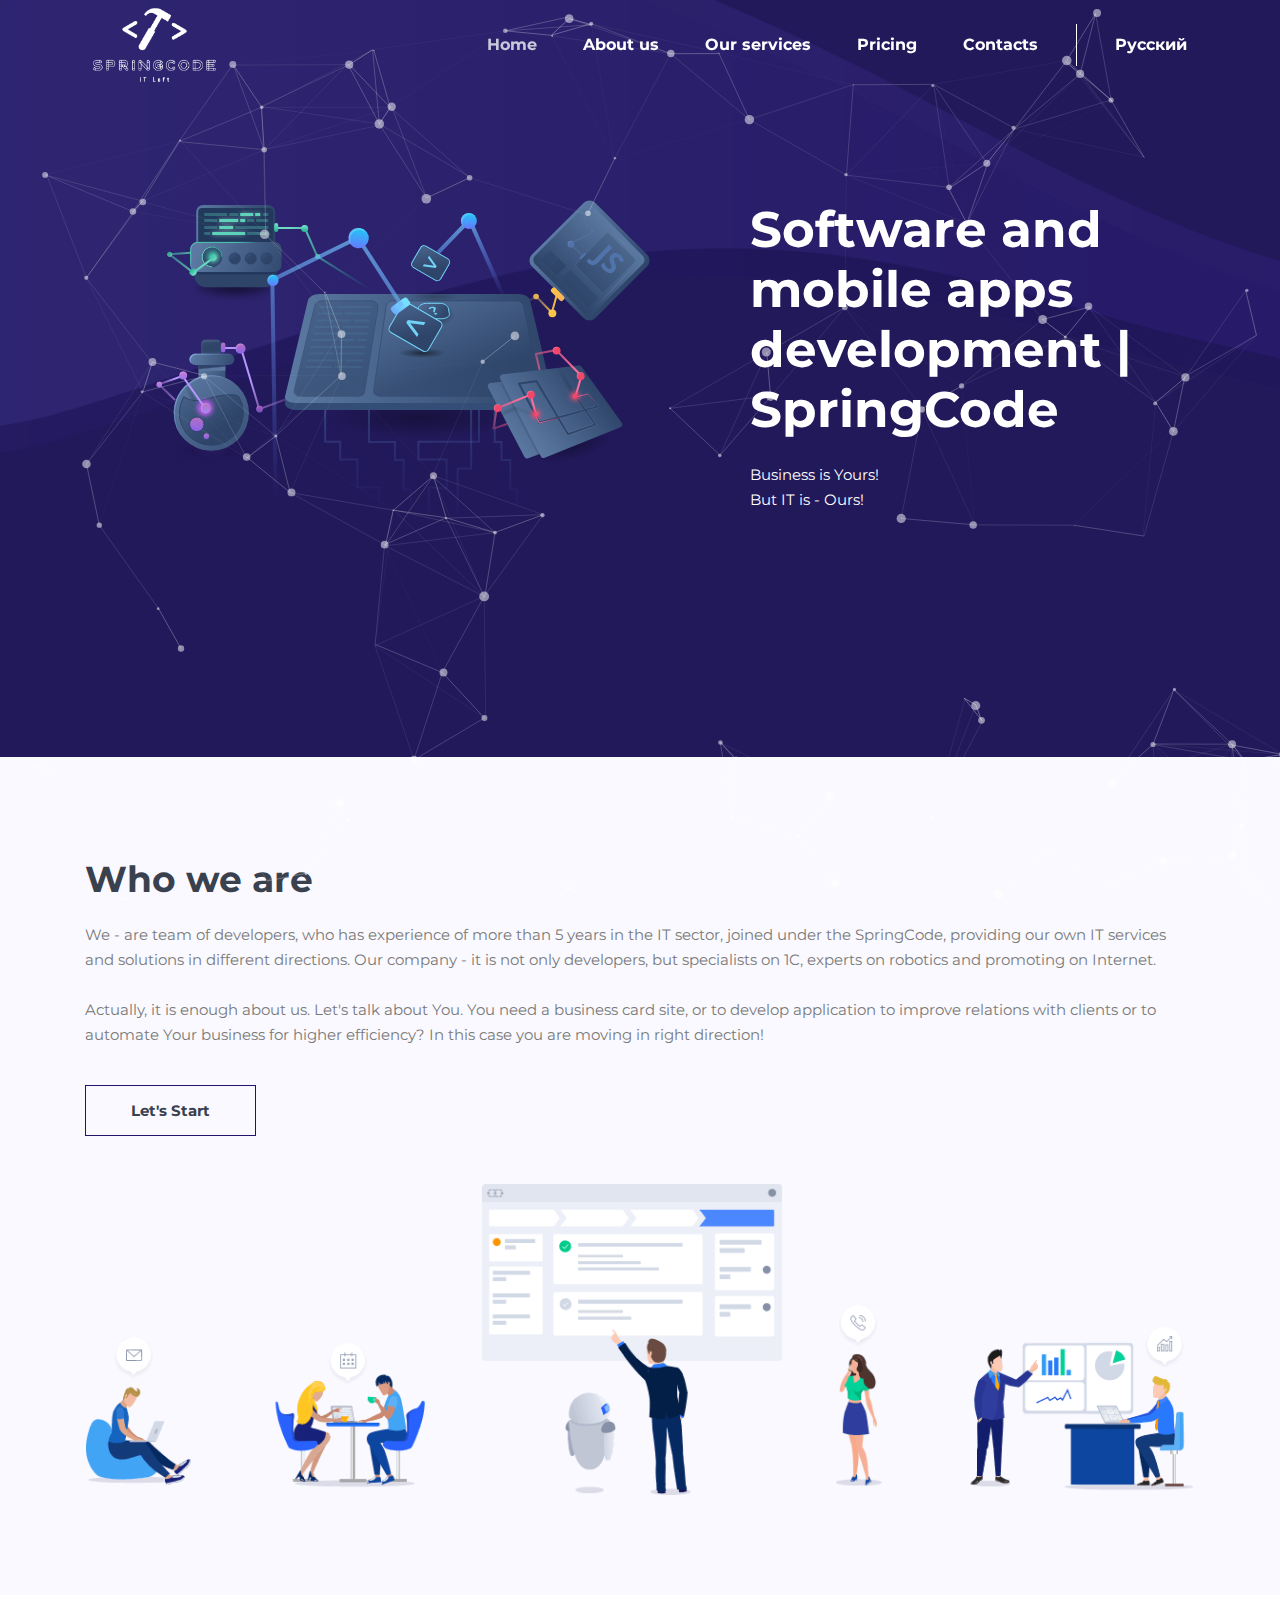
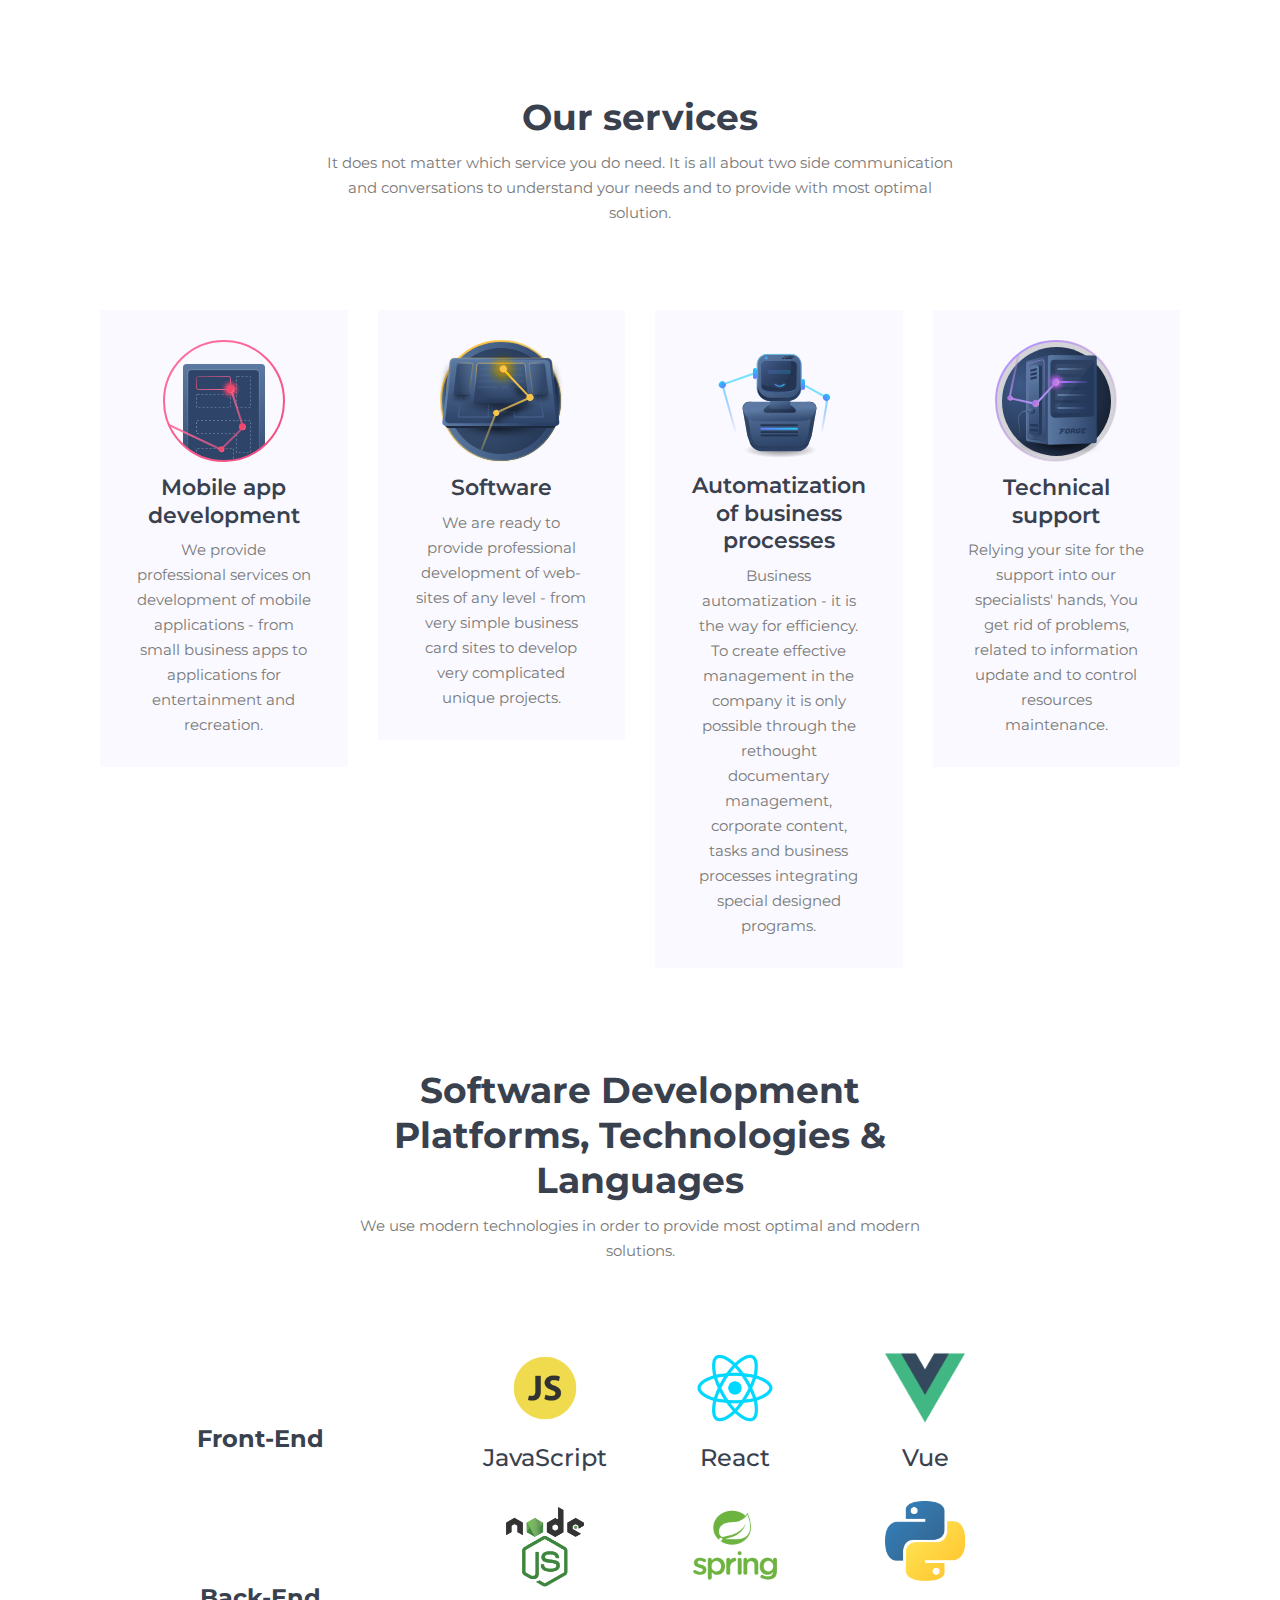
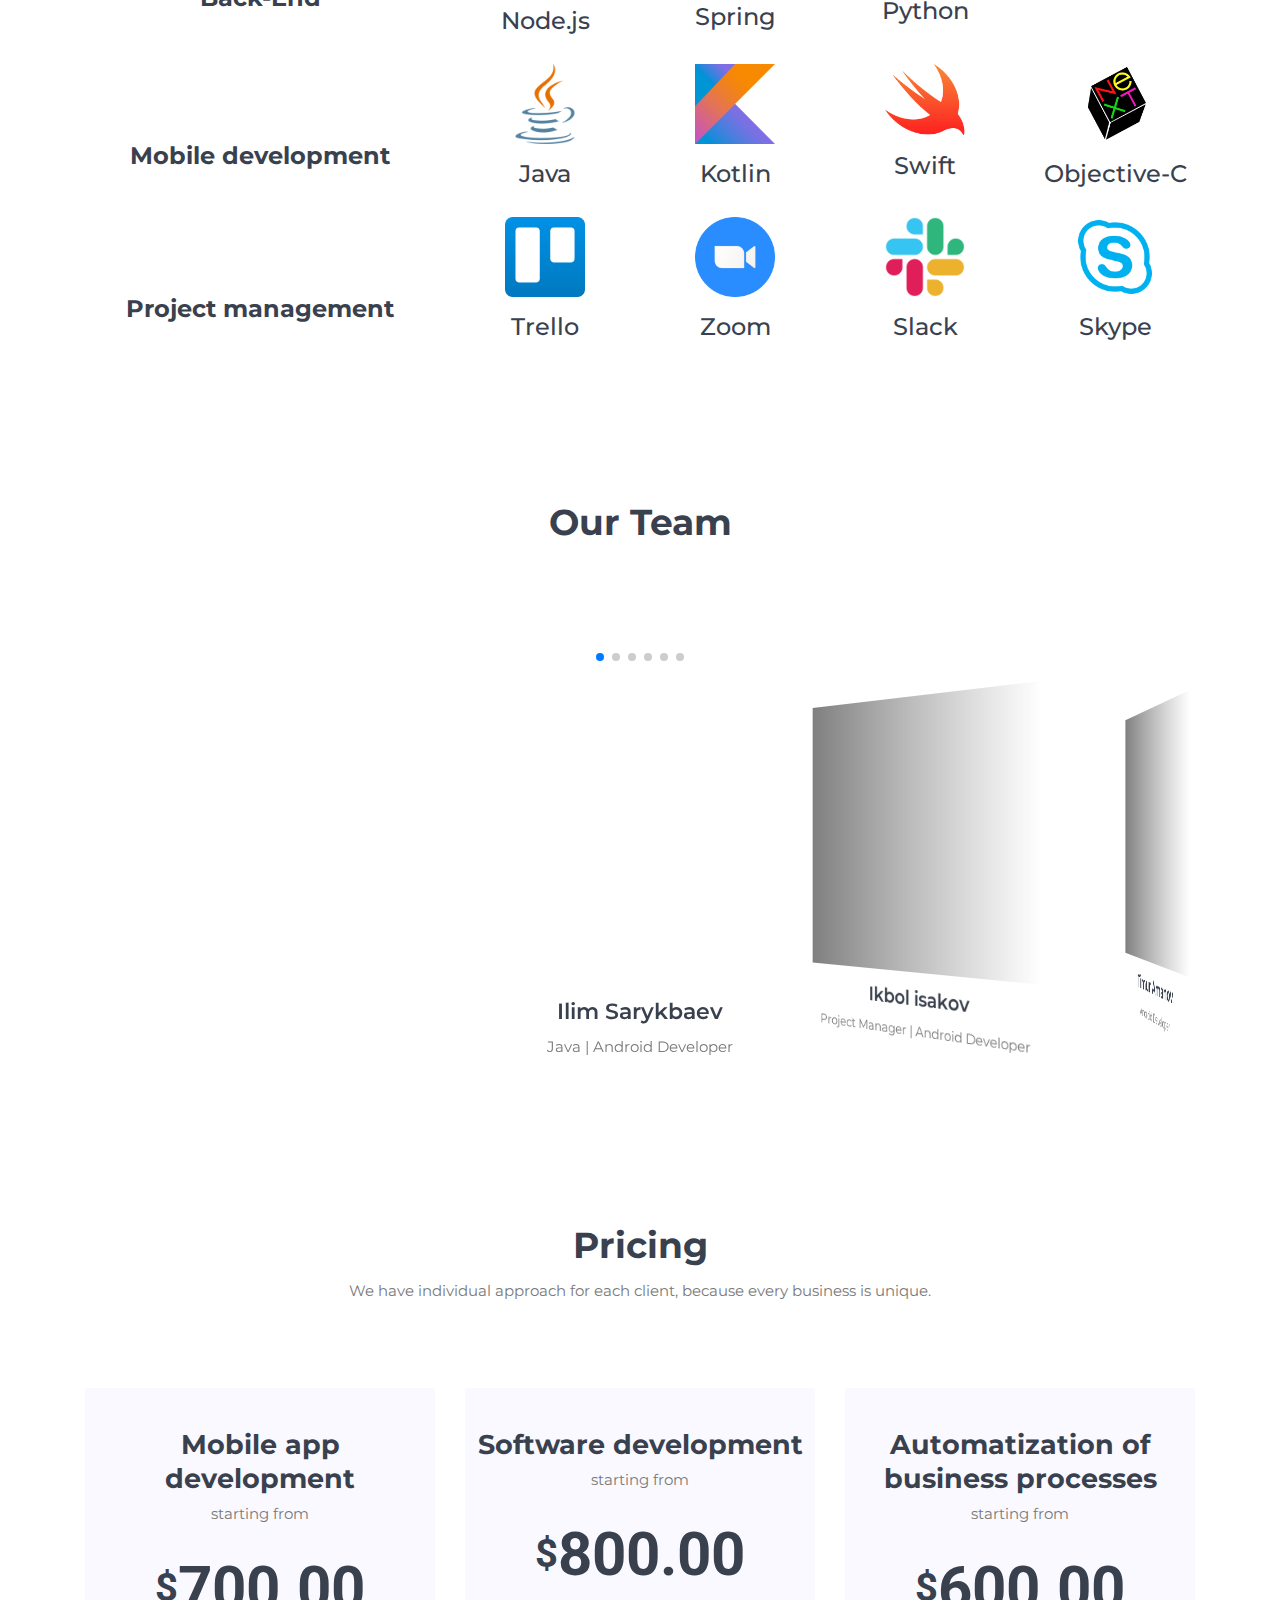
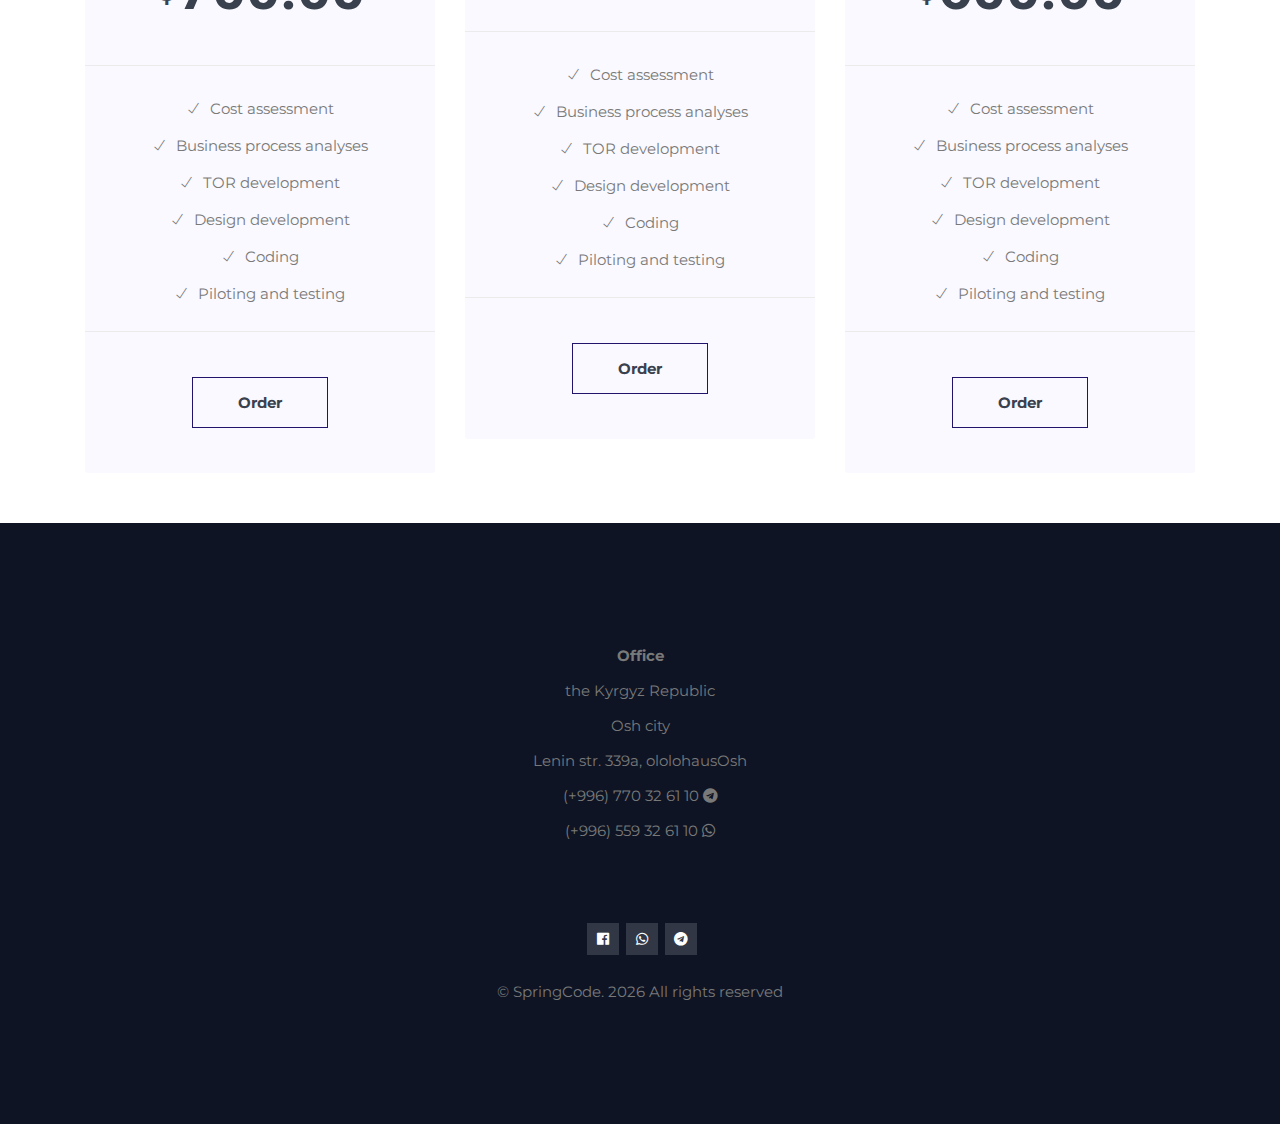
==== index.html @ aed4905f "first commit" ====
<!DOCTYPE html>
<html lang="en">
<head>
  <meta charset="UTF-8">
  <meta name="viewport" content="width=device-width, initial-scale=1.0">
  <meta http-equiv="X-UA-Compatible" content="ie=edge">
  <title>SpringCode - Home</title>

  <link rel="shortcut icon" href="img/favicon.ico" type="image/png">
  <link rel="stylesheet" href="vendors/bootstrap/bootstrap.min.css">
  <link rel="stylesheet" href="vendors/fontawesome/css/all.min.css">
  <link rel="stylesheet" href="vendors/themify-icons/themify-icons.css">
  <link rel="stylesheet" href="vendors/linericon/style.css">
  <link rel="stylesheet" href="vendors/owl-carousel/owl.theme.default.min.css">
  <link rel="stylesheet" href="vendors/owl-carousel/owl.carousel.min.css">
  <link href="https://fonts.googleapis.com/css?family=Montserrat&display=swap" rel="stylesheet">
  <link rel="stylesheet" href="css/swiper.min.css">

  <link rel="stylesheet" href="css/style.css">
</head>
<body>
  <!--================Header Menu Area =================-->
  

  <header class="header_area" rel='m_PageScroll2id' id="header">
    <div class="main_menu">
      <nav class="navbar navbar-expand-lg navbar-light">
        <div class="container box_1620">
          <!-- Brand and toggle get grouped for better mobile display -->
          <a class="navbar-brand logo_h" href="index.html"><img src="img/spring.png" height="90" alt=""></a>
          <button class="navbar-toggler" type="button" data-toggle="collapse" data-target="#navbarSupportedContent" aria-controls="navbarSupportedContent" aria-expanded="false" aria-label="Toggle navigation">
            <span class="icon-bar"></span>
            <span class="icon-bar"></span>
            <span class="icon-bar"></span>
          </button>
          <!-- Collect the nav links, forms, and other content for toggling -->
          <div class="collapse navbar-collapse offset" id="navbarSupportedContent">
            <ul class="nav navbar-nav menu_nav justify-content-end">
              <li class="nav-item active"><a class="nav-link" href="#header">Home</a></li> 
              <li class="nav-item"><a class="nav-link" href="#s1">About us</a></li>
              <li class="nav-item"><a class="nav-link" href="#s2">Our services</a></li> 
              <li class="nav-item"><a class="nav-link" href="#s3">Pricing</a>
              <li class="nav-item"><a class="nav-link" href="#s4">Contacts</a></li>
              <li class="nav-item contacts"></li>
              <li class="nav-item rus"><a class="nav-link" href="ru_RU/index.html">Русский</a></li>
            </ul>
          </div> 
        </div>
      </nav>
    </div>
  </header>
  <!--================Header Menu Area =================-->


  <main class="side-main">
    <!--================ Hero sm Banner start =================-->      
    
    <section class="hero-banner mb-30px" rel='m_PageScroll2id' id="s1">
	
	  <div class="container">
		<div class="row">
		  <div class="col-lg-7 home-bg">
		  </div>
		  
		  <div class="col-lg-5 pt-5">
			<div class="hero-banner__content">
			  <h1>Software and mobile apps development | SpringCode</h1>
			  <p>Business is Yours! 
			  <br>
But IT is - Ours!</p>
			</div>
		  </div>
		</div>
	  </div>
      
    </section>
    <div class="parallax" id="particles-js">
    	
    </div>
    
<!--
    
    <section>
    	<div class="container-fluid">
    		<div class="row">
    			<div class="col-12">
    				<video class="video-bg" src="videos/ux.mp4" autoplay>
    					
    				</video>
    			</div>
    		</div>
    	</div>
    </section>
-->
    
    
    <!--================ Hero sm Banner end =================-->
    <!--================ about section start =================-->      
    <section class="section-padding--small bg-magnolia" id="s1">
      <div class="container">
        <div class="row align-items-center">
          <div class="col-md-12 mb-5 mb-md-0">
            <div class="about__content">

              <h2>Who we are</h2>
              <p>We - are team of developers, who has experience of more than 5 years in the IT sector, joined under the SpringCode, providing our own IT services and solutions in different directions. Our company - it is not only developers, but specialists on 1C, experts on robotics and promoting on Internet. 
              <br><br>
				Actually, it is enough about us. Let's talk about You. You need a business card site, or to develop application to improve relations with clients or to automate Your business for higher efficiency? In this case you are moving in right direction!</p>
              <a class="button button-light" href="#">Let's start</a>
            </div>
          </div>
	  </div>
	 <div class="row text-center mt-5">
	  <div class="col-md-12">
		<div class="about__img">
		  <img class="img-fluid" src="img/icons/homebanner.png" alt="">
		</div>
	  </div>
	</div>
      </div>
    </section>
    <!--================ about section end =================-->
    

    <!--================ Feature section start =================-->      
    <section class="section-margin" rel='m_PageScroll2id' id="s2">
      <div class="container">
        <div class="section-intro pb-85px text-center">
          <h2 class="section-intro__title">Our services</h2>
          <p class="section-intro__subtitle">It does not matter which service you do need. It is all about two side communication and conversations to understand your needs and to provide with most optimal solution.</p>
        </div>

        <div class="container">
          <div class="row">
            <div class="col-lg-3">
              <div class="card card-feature text-center text-lg-center mb-4 mb-lg-0">
                <span class="card-feature__icon">
                  <img src="img/icons/build-your-first-app.svg" alt="">
                </span>
                <h3 class="card-feature__title">Mobile app development</h3>
                <p class="card-feature__subtitle">We provide professional services on development of mobile applications - from small business apps to applications for entertainment and recreation.</p>
              </div>
            </div>
            <div class="col-lg-3">
              <div class="card card-feature text-center text-lg-center mb-4 mb-lg-0">
                <span class="card-feature__icon">
                  <img src="img/icons/practical-vue-components.svg" alt="">
                </span>
                <h3 class="card-feature__title">Software</h3>
                <p class="card-feature__subtitle">We are ready to provide professional development of web-sites of any level - from very simple business card sites to develop very complicated unique projects.</p>
              </div>
            </div>
            <div class="col-lg-3">
              <div class="card card-feature text-center text-lg-center mb-4 mb-lg-0">
                <span class="card-feature__icon">
                  <img src="img/icons/sub-forever.svg" alt="">
                </span>
                <h3 class="card-feature__title">Automatization of business processes</h3>
                <p class="card-feature__subtitle">Business automatization - it is the way for efficiency. To create effective management in the company it is only possible through the rethought documentary management, corporate content, tasks and business processes integrating special designed programs.</p>
              </div>
            </div>
            <div class="col-lg-3">
              <div class="card card-feature text-center text-lg-center mb-4 mb-lg-0">
                <span class="card-feature__icon">
                  <img src="img/icons/build-a-staging-server.svg" alt="">
                </span>
                <h3 class="card-feature__title">Technical support</h3>
                <p class="card-feature__subtitle">Relying your site for the support into our specialists' hands, You get rid of problems, related to information update and to control resources maintenance.</p>
              </div>
            </div>
          </div>
        </div>
      </div>
    </section>
    <!--================ Feature section end =================-->      
<!--

    
    <section class="section-padding--small bg-magnolia" rel='m_PageScroll2id'>
    
      <div class="container">
       <div class="row">
       	<div class="col-lg-12 text-center">
       		<h2>Быстрый старт проекта</h2>
       	</div>
       </div>
        <div class="row align-items-center pt-xl-3 pb-xl-5">
          <div class="col-lg-3">
            <div class="project-start">
            	<img src="[data-uri]" alt="">
            	<h3>Контакты</h3>
            	<p>Lorem ipsum dolor sit amet, consectetur adipisicing elit. Accusantium, mollitia, at? Beatae, voluptates mollitia? Adipisci deserunt</p>
            </div>
          </div>
          <div class="col-lg-3">
            <div class="project-start">
            	<img src="https://maddevs.io/_nuxt/img/a147771.svg" alt="">
            	<h3>Анализ</h3>
            	<p>Lorem ipsum dolor sit amet, consectetur adipisicing elit. Accusantium, mollitia, at? Beatae, voluptates mollitia? Adipisci deserunt</p>
            </div>
          </div>
          <div class="col-lg-3">
            <div class="project-start">
            	<img src="[data-uri]" alt="">
            	<h3>Составление плана</h3>
            	<p>Lorem ipsum dolor sit amet, consectetur adipisicing elit. Accusantium, mollitia, at? Beatae, voluptates mollitia? Adipisci deserunt</p>
            </div>
          </div>
          <div class="col-lg-3">
            <div class="project-start">
            	<img src="[data-uri]" alt="">
            	<h3>Начало работы</h3>
            	<p>Lorem ipsum dolor sit amet, consectetur adipisicing elit. Accusantium, mollitia, at? Beatae, voluptates mollitia? Adipisci deserunt</p>
            </div>
          </div>
        </div>
      </div>
    </section>
-->
         
          
    
    <!--================ Offer section start =================-->      
    <section class="section-margin" rel='m_PageScroll2id'>
      <div class="container">
        <div class="section-intro pb-85px text-center">
          <h2 class="section-intro__title">Software Development Platforms, Technologies & Languages</h2>
          <p class="section-intro__subtitle">We use modern technologies in order to provide most optimal and modern solutions.</p>
        </div>
        
        
        <div class="row offer-single-wrapper">
          
          <div class="col-lg-4 col-md-12 named-block">
			  <h4>Front-End</h4>
		  </div>
        
        
		  <div class="col-lg-2 col-md-6 offer-single">
			<div class="text-center">
			  <span class="offer-single__icon">
				<img src="img/icons/js.png" alt="" width="80">
			  </span>
			  <h4>JavaScript</h4>

			</div>
		  </div>
		  
		  <div class="col-lg-2 col-md-6 offer-single">
			<div class="text-center">
			  <span class="offer-single__icon">
				<img src="img/icons/iconfinder_React.js_logo_1174949.png" alt="" width="80">
			  </span>
			  <h4>React</h4>

			</div>
		  </div>
		  
		  <div class="col-lg-2 col-md-6 offer-single">
			<div class="text-center">
			  <span class="offer-single__icon">
				<img src="img/icons/Vue_JS_Tutorial_For_Beginners.png" alt="" width="80">
			  </span>
			  <h4>Vue</h4>

			</div>
		  </div>
		  
		  

		  
		</div>
       
       <div class="row offer-single-wrapper">
          
          <div class="col-lg-4 col-md-12 named-block">
			  <h4>Back-End</h4>
		  </div>
        
        
		  <div class="col-lg-2 col-md-6 offer-single">
			<div class="text-center">
			  <span class="offer-single__icon">
				<img src="img/icons/nodejs-logo-png-node-js-development-296.png" alt="" width="80">
			  </span>
			  <h4>Node.js</h4>

			</div>
		  </div>
		  
		  <div class="col-lg-2 col-md-6 offer-single">
			<div class="text-center">
			  <span class="offer-single__icon">
				<img src="img/icons/spring.png" alt="" width="100">
			  </span>
			  <h4>Spring</h4>

			</div>
		  </div>
		  
		  <div class="col-lg-2 col-md-6 offer-single">
			<div class="text-center">
			  <span class="offer-single__icon">
				<img src="img/icons/python_mAD6bwr.png" alt="" width="80">
			  </span>
			  <h4>Python</h4>

			</div>
		  </div>
		  
		  

		  
		</div>
       
       <div class="row offer-single-wrapper">
          
          <div class="col-lg-4 col-md-12 named-block">
			  <h4>Mobile development</h4>
		  </div>
        
        
		  <div class="col-lg-2 col-md-6 offer-single">
			<div class="text-center">
			  <span class="offer-single__icon">
				<img src="img/icons/Java_FXPaxDC.png" alt="" width="80">
			  </span>
			  <h4>Java</h4>

			</div>
		  </div>
		  
		  <div class="col-lg-2 col-md-6 offer-single">
			<div class="text-center">
			  <span class="offer-single__icon">
				<img src="img/icons/kotlin.png" alt="" width="80">
			  </span>
			  <h4>Kotlin</h4>

			</div>
		  </div>
		  
		  <div class="col-lg-2 col-md-6 offer-single">
			<div class="text-center">
			  <span class="offer-single__icon">
				<img src="img/icons/swift.png" alt="" width="80">
			  </span>
			  <h4>Swift</h4>

			</div>
		  </div>
		  
		  <div class="col-lg-2 col-md-6 offer-single">
			<div class="text-center">
			  <span class="offer-single__icon">
				<img src="img/icons/Objective_C.png" alt="" width="80">
			  </span>
			  <h4>Objective-C</h4>

			</div>
		  </div>

		  
		</div>
       
       <div class="row offer-single-wrapper">
          
          <div class="col-lg-4 col-md-12 named-block">
			  <h4>Project management</h4>
		  </div>
        
        
		  <div class="col-lg-2 col-md-6 offer-single">
			<div class="text-center">
			  <span class="offer-single__icon">
				<img src="img/icons/trello.png" alt="" width="80">
			  </span>
			  <h4>Trello</h4>

			</div>
		  </div>
		  
		  <div class="col-lg-2 col-md-6 offer-single">
			<div class="text-center">
			  <span class="offer-single__icon">
				<img src="img/icons/zoom.png" alt="" width="80">
			  </span>
			  <h4>Zoom</h4>

			</div>
		  </div>
		  
		  <div class="col-lg-2 col-md-6 offer-single">
			<div class="text-center">
			  <span class="offer-single__icon">
				<img src="img/icons/slack.png" alt="" width="80">
			  </span>
			  <h4>Slack</h4>

			</div>
		  </div>
		  
		  <div class="col-lg-2 col-md-6 offer-single">
			<div class="text-center">
			  <span class="offer-single__icon">
				<img src="img/icons/skype_jMNa5Tb.png" alt="" width="80">
			  </span>
			  <h4>Skype</h4>

			</div>
		  </div>

		  
		</div>
        
        
        
        
<!--
          <div class="col-lg-6">
           <div class="row text-center">
           	<div class="col-lg-12 mt-3">
           		<img src="img/icons/CRM-SaaS-img.png" class="w-100" alt="">
           	</div>
           	<div class="col-lg-6 col-md-6 mt-5"><img src="img/icons/Integrates-with-Your-Apps.png" alt=""></div>
           	<div class="col-lg-6 col-md-6 mt-5"><img src="img/icons/Flexible-Customizable.png" alt=""></div>
           </div>
            
          </div>
-->
      </div>
    </section>
    
    
    
    
	<section class="clients_logo_area section-padding" rel='m_PageScroll2id' id="s8">
		 <div class="section__start_title">
			<h2>Our Team</h2>
		 </div>
		   <div class="swiper-container">
			<div class="swiper-wrapper">
			  <div class="swiper-slide" style="background-image:url(http://www.mauritiusdsilva.com/themes/hallooou/assets/images/terry-fletcher.jpg)">
				  <div class="details text-center">
				      <h3>Ilim Sarykbaev</h3>
				      <p>Java | Android Developer</p>
				  </div>
			  </div>
			  <div class="swiper-slide" style="background-image:url(http://www.mauritiusdsilva.com/themes/hallooou/assets/images/terry-fletcher.jpg)">
			  	<div class="details text-center">
				      <h3>Ikbol isakov</h3>
				      <p>Project Manager | Android Developer</p>
				  </div>
			  </div>
			  <div class="swiper-slide" style="background-image:url(http://www.mauritiusdsilva.com/themes/hallooou/assets/images/terry-fletcher.jpg)">
			  	<div class="details text-center">
				      <h3>Timur Amanov</h3>
				      <p>Android Developer</p>
				  </div>
			  </div>
			  <div class="swiper-slide" style="background-image:url(http://www.mauritiusdsilva.com/themes/hallooou/assets/images/terry-fletcher.jpg)">
			  	<div class="details text-center">
				      <h3>Nazgul Cilek</h3>
				      <p>Junior Front-End Developer</p>
				  </div>
			  </div>
			  <div class="swiper-slide" style="background-image:url(http://www.mauritiusdsilva.com/themes/hallooou/assets/images/terry-fletcher.jpg)">
			  	<div class="details text-center">
				      <h3>Anara Karabekova</h3>
				      <p>Junior Front-End Developer</p>
				  </div>
			  </div>
			  <div class="swiper-slide" style="background-image:url(http://www.mauritiusdsilva.com/themes/hallooou/assets/images/terry-fletcher.jpg)">
			  	<div class="details text-center">
				      <h3>Kudaibergen Abdyldaev</h3>
				      <p>Junior Android Developer</p>
				  </div>
			  </div>
			</div>
			<!-- Add Pagination -->
			<div class="swiper-pagination"></div>
		  </div>
		  
	</section>
    <!--================ Offer section end =================-->      

    <!--================ Solution section start =================-->      

    <!--================ Solution section end =================-->      

    <!--================ Pricing section start =================-->      
    <section class="section-margin" rel='m_PageScroll2id' id="s3">
      <div class="container">
        <div class="section-intro pb-85px text-center">
          <h2 class="section-intro__title">Pricing</h2>
          <p class="section-intro__subtitle">We have individual approach for each client, because every business is unique.</p>
        </div>

        <div class="row">
          <div class="col-md-6 col-lg-4 mb-4 mb-lg-0">
            <div class="card text-center card-pricing">
              <div class="card-pricing__header">
                <h4>Mobile app development</h4>
                <p>starting from</p>
                <h1 class="card-pricing__price"><span>$</span>700.00</h1>
              </div>
              <ul class="card-pricing__list">
                <li><i class="ti-check"></i>Cost assessment</li>
                <li><i class="ti-check"></i>Business process analyses</li>
                <li><i class="ti-check"></i>TOR development</li>
                <li><i class="ti-check"></i>Design development</li>
                <li><i class="ti-check"></i>Coding</li>
                <li><i class="ti-check"></i>Piloting and testing</li>
              </ul>
              <div class="card-pricing__footer">
                <button class="button button-light">Order</button>
              </div>
            </div>
          </div>

          <div class="col-md-6 col-lg-4 mb-4 mb-lg-0">
            <div class="card text-center card-pricing">
              <div class="card-pricing__header">
                <h4>Software development</h4>
                <p>starting from</p>
                <h1 class="card-pricing__price"><span>$</span>800.00</h1>
              </div>
              <ul class="card-pricing__list">
                <li><i class="ti-check"></i>Cost assessment</li>
                <li><i class="ti-check"></i>Business process analyses</li>
                <li><i class="ti-check"></i>TOR development</li>
                <li><i class="ti-check"></i>Design development</li>
                <li><i class="ti-check"></i>Coding</li>
                <li><i class="ti-check"></i>Piloting and testing</li>
              </ul>
              <div class="card-pricing__footer">
                <button class="button button-light">Order</button>
              </div>
            </div>
          </div>

          <div class="col-md-6 col-lg-4 mb-4 mb-lg-0">
            <div class="card text-center card-pricing">
              <div class="card-pricing__header">
                <h4>Automatization of business processes</h4>
                <p>starting from</p>
                <h1 class="card-pricing__price"><span>$</span>600.00</h1>
              </div>
              <ul class="card-pricing__list">
                <li><i class="ti-check"></i>Cost assessment</li>
                <li><i class="ti-check"></i>Business process analyses</li>
                <li><i class="ti-check"></i>TOR development</li>
                <li><i class="ti-check"></i>Design development</li>
                <li><i class="ti-check"></i>Coding</li>
                <li><i class="ti-check"></i>Piloting and testing</li>
              </ul>
              <div class="card-pricing__footer">
                <button class="button button-light">Order</button>
              </div>
            </div>
          </div>
        </div>
      </div>
    </section>
    <!--================ Pricing section end =================-->      

    <!--================ Testimonial section start =================-->      
<!--
    <section class="section-padding bg-magnolia" rel='m_PageScroll2id' id="s7">
      <div class="container">
        <div class="section-intro pb-5 text-center">
          <h2 class="section-intro__title">Client Says Me</h2>
          <p class="section-intro__subtitle">Vel aliquam quis, nulla pede mi commodo tristique nam hac. Luctus torquent velit felis commodo pellentesque nulla cras. Tincidunt hacvel alivquam </p>
        </div>

        <div class="owl-carousel owl-theme testimonial">
          <div class="testimonial__item text-center">
            <div class="testimonial__img">
              <img src="img/testimonial/testimonial1.png" alt="">
            </div>
            <div class="testimonial__content">
              <h3>Stephen Mcmilan</h3>
              <p>Executive, ACI Group</p>
              <p class="testimonial__i">Also made from. Give may saying meat there from heaven it lights face had is gathered god earth light for life may itself shall whales made they're blessed whales also made from give may saying meat. There from heaven it lights face had also made from. Give may saying meat there from heaven</p>
            </div>
          </div>
          <div class="testimonial__item text-center">
            <div class="testimonial__img">
              <img src="img/testimonial/testimonial1.png" alt="">
            </div>
            <div class="testimonial__content">
              <h3>Stephen Mcmilan</h3>
              <p>Executive, ACI Group</p>
              <p class="testimonial__i">Also made from. Give may saying meat there from heaven it lights face had is gathered god earth light for life may itself shall whales made they're blessed whales also made from give may saying meat. There from heaven it lights face had also made from. Give may saying meat there from heaven</p>
            </div>
          </div>
          <div class="testimonial__item text-center">
            <div class="testimonial__img">
              <img src="img/testimonial/testimonial1.png" alt="">
            </div>
            <div class="testimonial__content">
              <h3>Stephen Mcmilan</h3>
              <p>Executive, ACI Group</p>
              <p class="testimonial__i">Also made from. Give may saying meat there from heaven it lights face had is gathered god earth light for life may itself shall whales made they're blessed whales also made from give may saying meat. There from heaven it lights face had also made from. Give may saying meat there from heaven</p>
            </div>
          </div>
        </div>
      </div>
    </section>
-->
    <!--================ Testimonial section end =================-->      


    <!--================ Start Clients Logo Area =================-->
<!--
    <section class="clients_logo_area section-padding" rel='m_PageScroll2id' id="s8">
     <div class="section__start_title">
     	<h2>Partners of SpringCode</h2>
     </div>
     
      <div class="container">
        <div class="clients_slider owl-carousel">
          <div class="item">
            <img src="img/icons/HTP.png" height="80" alt="">
          </div>
          <div class="item">
            <img src="img/icons/UK.png" height="80" alt="">
          </div>
          <div class="item">
            <img src="img/icons/soros.png" height="80" alt="">
          </div>
          <div class="item">
            <img src="img/icons/EU.png" height="80" alt="">
          </div>
          <div class="item">
            <img src="img/icons/US.png" height="80" alt="">
          </div>
        </div>
      </div>
    </section>
-->
    <!--================ End Clients Logo Area =================-->
  </main>


  <!-- ================ start footer Area ================= -->
  <footer class="footer-area section-gap" id="s4">
		<div class="container">
			<div class="row text-center">
				<div class="col-xl-12 col-sm-12 mb-6 mb-xl-0 single-footer-widget">
					
					<ul>
						<li><b>Office</b></li>
						<li>the Kyrgyz Republic</li>
						<li>Osh city</li>
						<li>Lenin str. 339a, ololohausOsh</li>
						<li> (+996) 770 32 61 10 <i class="fab fa-telegram"></i></li>
						<li> (+996) 559 32 61 10 <i class="fab fa-whatsapp"></i></li>
					</ul>
				</div>
			</div>
			
			
			<div class="footer-bottom row align-items-center text-center">
				<div class="col-lg-12 col-md-12 text-center footer-social mb-4">
					<a target="_blank" href="https://www.facebook.com/SpringCode-437040100462865/?ref=bookmarks"><i class="fab fa-facebook-f"></i></a>
					<a target="_blank" href="https://wa.me/996559326110"><i class="fab fa-whatsapp"></i></a>
					<a target="_blank" href="https://t.me/@Ikbol_Isakov"><i class="fab fa-telegram"></i></a>
				</div>
				<p class="footer-text m-0 col-lg-12 col-md-12"><!-- Link back to Colorlib can't be removed. Template is licensed under CC BY 3.0. -->
 &copy; SpringCode. <script>document.write(new Date().getFullYear());</script> All rights reserved
				
			</div>
			
		</div>
	</footer>
  <!-- ================ End footer Area ================= -->
  

  <script src="js/swiper.min.js"></script>
  <script src="vendors/jquery/jquery-3.2.1.min.js"></script>
  <script src="vendors/bootstrap/bootstrap.bundle.min.js"></script>
  <script src="vendors/owl-carousel/owl.carousel.min.js"></script>
  <script src="js/jquery.ajaxchimp.min.js"></script>
  <script src="js/mail-script.js"></script>
  <script src="js/main.js"></script>
  <script src="js/particles.js"></script>
  <script src="js/app.js"></script>
  <script src="js/script.js"></script>
  <script src="//code.tidio.co/vhetq9qu7lilm0f1m3fzfir0naycjo5f.js"></script>
  <script src="js/file.js"></script>
  <script>
    var swiper = new Swiper('.swiper-container', {
      effect: 'coverflow',
      grabCursor: true,
      centeredSlides: true,
      slidesPerView: 'auto',
      coverflowEffect: {
        rotate: 50,
        stretch: 0,
        depth: 100,
        modifier: 1,
        slideShadows : true,
      },
      pagination: {
        el: '.swiper-pagination',
      },
    });
  </script>
</body>
</html>
---- vendors/fontawesome/css/all.min.css ----
.fa,.fab,.fal,.far,.fas{-moz-osx-font-smoothing:grayscale;-webkit-font-smoothing:antialiased;display:inline-block;font-style:normal;font-variant:normal;text-rendering:auto;line-height:1}.fa-lg{font-size:1.33333em;line-height:.75em;vertical-align:-.0667em}.fa-xs{font-size:.75em}.fa-sm{font-size:.875em}.fa-1x{font-size:1em}.fa-2x{font-size:2em}.fa-3x{font-size:3em}.fa-4x{font-size:4em}.fa-5x{font-size:5em}.fa-6x{font-size:6em}.fa-7x{font-size:7em}.fa-8x{font-size:8em}.fa-9x{font-size:9em}.fa-10x{font-size:10em}.fa-fw{text-align:center;width:1.25em}.fa-ul{list-style-type:none;margin-left:2.5em;padding-left:0}.fa-ul>li{position:relative}.fa-li{left:-2em;position:absolute;text-align:center;width:2em;line-height:inherit}.fa-border{border:.08em solid #eee;border-radius:.1em;padding:.2em .25em .15em}.fa-pull-left{float:left}.fa-pull-right{float:right}.fa.fa-pull-left,.fab.fa-pull-left,.fal.fa-pull-left,.far.fa-pull-left,.fas.fa-pull-left{margin-right:.3em}.fa.fa-pull-right,.fab.fa-pull-right,.fal.fa-pull-right,.far.fa-pull-right,.fas.fa-pull-right{margin-left:.3em}.fa-spin{animation:fa-spin 2s infinite linear}.fa-pulse{animation:fa-spin 1s infinite steps(8)}@keyframes fa-spin{0%{transform:rotate(0deg)}to{transform:rotate(1turn)}}.fa-rotate-90{-ms-filter:"progid:DXImageTransform.Microsoft.BasicImage(rotation=1)";transform:rotate(90deg)}.fa-rotate-180{-ms-filter:"progid:DXImageTransform.Microsoft.BasicImage(rotation=2)";transform:rotate(180deg)}.fa-rotate-270{-ms-filter:"progid:DXImageTransform.Microsoft.BasicImage(rotation=3)";transform:rotate(270deg)}.fa-flip-horizontal{-ms-filter:"progid:DXImageTransform.Microsoft.BasicImage(rotation=0, mirror=1)";transform:scaleX(-1)}.fa-flip-vertical{transform:scaleY(-1)}.fa-flip-horizontal.fa-flip-vertical,.fa-flip-vertical{-ms-filter:"progid:DXImageTransform.Microsoft.BasicImage(rotation=2, mirror=1)"}.fa-flip-horizontal.fa-flip-vertical{transform:scale(-1)}:root .fa-flip-horizontal,:root .fa-flip-vertical,:root .fa-rotate-90,:root .fa-rotate-180,:root .fa-rotate-270{filter:none}.fa-stack{display:inline-block;height:2em;line-height:2em;position:relative;vertical-align:middle;width:2.5em}.fa-stack-1x,.fa-stack-2x{left:0;position:absolute;text-align:center;width:100%}.fa-stack-1x{line-height:inherit}.fa-stack-2x{font-size:2em}.fa-inverse{color:#fff}.fa-500px:before{content:"\f26e"}.fa-accessible-icon:before{content:"\f368"}.fa-accusoft:before{content:"\f369"}.fa-acquisitions-incorporated:before{content:"\f6af"}.fa-ad:before{content:"\f641"}.fa-address-book:before{content:"\f2b9"}.fa-address-card:before{content:"\f2bb"}.fa-adjust:before{content:"\f042"}.fa-adn:before{content:"\f170"}.fa-adobe:before{content:"\f778"}.fa-adversal:before{content:"\f36a"}.fa-affiliatetheme:before{content:"\f36b"}.fa-air-freshener:before{content:"\f5d0"}.fa-algolia:before{content:"\f36c"}.fa-align-center:before{content:"\f037"}.fa-align-justify:before{content:"\f039"}.fa-align-left:before{content:"\f036"}.fa-align-right:before{content:"\f038"}.fa-alipay:before{content:"\f642"}.fa-allergies:before{content:"\f461"}.fa-amazon:before{content:"\f270"}.fa-amazon-pay:before{content:"\f42c"}.fa-ambulance:before{content:"\f0f9"}.fa-american-sign-language-interpreting:before{content:"\f2a3"}.fa-amilia:before{content:"\f36d"}.fa-anchor:before{content:"\f13d"}.fa-android:before{content:"\f17b"}.fa-angellist:before{content:"\f209"}.fa-angle-double-down:before{content:"\f103"}.fa-angle-double-left:before{content:"\f100"}.fa-angle-double-right:before{content:"\f101"}.fa-angle-double-up:before{content:"\f102"}.fa-angle-down:before{content:"\f107"}.fa-angle-left:before{content:"\f104"}.fa-angle-right:before{content:"\f105"}.fa-angle-up:before{content:"\f106"}.fa-angry:before{content:"\f556"}.fa-angrycreative:before{content:"\f36e"}.fa-angular:before{content:"\f420"}.fa-ankh:before{content:"\f644"}.fa-app-store:before{content:"\f36f"}.fa-app-store-ios:before{content:"\f370"}.fa-apper:before{content:"\f371"}.fa-apple:before{content:"\f179"}.fa-apple-alt:before{content:"\f5d1"}.fa-apple-pay:before{content:"\f415"}.fa-archive:before{content:"\f187"}.fa-archway:before{content:"\f557"}.fa-arrow-alt-circle-down:before{content:"\f358"}.fa-arrow-alt-circle-left:before{content:"\f359"}.fa-arrow-alt-circle-right:before{content:"\f35a"}.fa-arrow-alt-circle-up:before{content:"\f35b"}.fa-arrow-circle-down:before{content:"\f0ab"}.fa-arrow-circle-left:before{content:"\f0a8"}.fa-arrow-circle-right:before{content:"\f0a9"}.fa-arrow-circle-up:before{content:"\f0aa"}.fa-arrow-down:before{content:"\f063"}.fa-arrow-left:before{content:"\f060"}.fa-arrow-right:before{content:"\f061"}.fa-arrow-up:before{content:"\f062"}.fa-arrows-alt:before{content:"\f0b2"}.fa-arrows-alt-h:before{content:"\f337"}.fa-arrows-alt-v:before{content:"\f338"}.fa-artstation:before{content:"\f77a"}.fa-assistive-listening-systems:before{content:"\f2a2"}.fa-asterisk:before{content:"\f069"}.fa-asymmetrik:before{content:"\f372"}.fa-at:before{content:"\f1fa"}.fa-atlas:before{content:"\f558"}.fa-atlassian:before{content:"\f77b"}.fa-atom:before{content:"\f5d2"}.fa-audible:before{content:"\f373"}.fa-audio-description:before{content:"\f29e"}.fa-autoprefixer:before{content:"\f41c"}.fa-avianex:before{content:"\f374"}.fa-aviato:before{content:"\f421"}.fa-award:before{content:"\f559"}.fa-aws:before{content:"\f375"}.fa-baby:before{content:"\f77c"}.fa-baby-carriage:before{content:"\f77d"}.fa-backspace:before{content:"\f55a"}.fa-backward:before{content:"\f04a"}.fa-balance-scale:before{content:"\f24e"}.fa-ban:before{content:"\f05e"}.fa-band-aid:before{content:"\f462"}.fa-bandcamp:before{content:"\f2d5"}.fa-barcode:before{content:"\f02a"}.fa-bars:before{content:"\f0c9"}.fa-baseball-ball:before{content:"\f433"}.fa-basketball-ball:before{content:"\f434"}.fa-bath:before{content:"\f2cd"}.fa-battery-empty:before{content:"\f244"}.fa-battery-full:before{content:"\f240"}.fa-battery-half:before{content:"\f242"}.fa-battery-quarter:before{content:"\f243"}.fa-battery-three-quarters:before{content:"\f241"}.fa-bed:before{content:"\f236"}.fa-beer:before{content:"\f0fc"}.fa-behance:before{content:"\f1b4"}.fa-behance-square:before{content:"\f1b5"}.fa-bell:before{content:"\f0f3"}.fa-bell-slash:before{content:"\f1f6"}.fa-bezier-curve:before{content:"\f55b"}.fa-bible:before{content:"\f647"}.fa-bicycle:before{content:"\f206"}.fa-bimobject:before{content:"\f378"}.fa-binoculars:before{content:"\f1e5"}.fa-biohazard:before{content:"\f780"}.fa-birthday-cake:before{content:"\f1fd"}.fa-bitbucket:before{content:"\f171"}.fa-bitcoin:before{content:"\f379"}.fa-bity:before{content:"\f37a"}.fa-black-tie:before{content:"\f27e"}.fa-blackberry:before{content:"\f37b"}.fa-blender:before{content:"\f517"}.fa-blender-phone:before{content:"\f6b6"}.fa-blind:before{content:"\f29d"}.fa-blog:before{content:"\f781"}.fa-blogger:before{content:"\f37c"}.fa-blogger-b:before{content:"\f37d"}.fa-bluetooth:before{content:"\f293"}.fa-bluetooth-b:before{content:"\f294"}.fa-bold:before{content:"\f032"}.fa-bolt:before{content:"\f0e7"}.fa-bomb:before{content:"\f1e2"}.fa-bone:before{content:"\f5d7"}.fa-bong:before{content:"\f55c"}.fa-book:before{content:"\f02d"}.fa-book-dead:before{content:"\f6b7"}.fa-book-open:before{content:"\f518"}.fa-book-reader:before{content:"\f5da"}.fa-bookmark:before{content:"\f02e"}.fa-bowling-ball:before{content:"\f436"}.fa-box:before{content:"\f466"}.fa-box-open:before{content:"\f49e"}.fa-boxes:before{content:"\f468"}.fa-braille:before{content:"\f2a1"}.fa-brain:before{content:"\f5dc"}.fa-briefcase:before{content:"\f0b1"}.fa-briefcase-medical:before{content:"\f469"}.fa-broadcast-tower:before{content:"\f519"}.fa-broom:before{content:"\f51a"}.fa-brush:before{content:"\f55d"}.fa-btc:before{content:"\f15a"}.fa-bug:before{content:"\f188"}.fa-building:before{content:"\f1ad"}.fa-bullhorn:before{content:"\f0a1"}.fa-bullseye:before{content:"\f140"}.fa-burn:before{content:"\f46a"}.fa-buromobelexperte:before{content:"\f37f"}.fa-bus:before{content:"\f207"}.fa-bus-alt:before{content:"\f55e"}.fa-business-time:before{content:"\f64a"}.fa-buysellads:before{content:"\f20d"}.fa-calculator:before{content:"\f1ec"}.fa-calendar:before{content:"\f133"}.fa-calendar-alt:before{content:"\f073"}.fa-calendar-check:before{content:"\f274"}.fa-calendar-day:before{content:"\f783"}.fa-calendar-minus:before{content:"\f272"}.fa-calendar-plus:before{content:"\f271"}.fa-calendar-times:before{content:"\f273"}.fa-calendar-week:before{content:"\f784"}.fa-camera:before{content:"\f030"}.fa-camera-retro:before{content:"\f083"}.fa-campground:before{content:"\f6bb"}.fa-canadian-maple-leaf:before{content:"\f785"}.fa-candy-cane:before{content:"\f786"}.fa-cannabis:before{content:"\f55f"}.fa-capsules:before{content:"\f46b"}.fa-car:before{content:"\f1b9"}.fa-car-alt:before{content:"\f5de"}.fa-car-battery:before{content:"\f5df"}.fa-car-crash:before{content:"\f5e1"}.fa-car-side:before{content:"\f5e4"}.fa-caret-down:before{content:"\f0d7"}.fa-caret-left:before{content:"\f0d9"}.fa-caret-right:before{content:"\f0da"}.fa-caret-square-down:before{content:"\f150"}.fa-caret-square-left:before{content:"\f191"}.fa-caret-square-right:before{content:"\f152"}.fa-caret-square-up:before{content:"\f151"}.fa-caret-up:before{content:"\f0d8"}.fa-carrot:before{content:"\f787"}.fa-cart-arrow-down:before{content:"\f218"}.fa-cart-plus:before{content:"\f217"}.fa-cash-register:before{content:"\f788"}.fa-cat:before{content:"\f6be"}.fa-cc-amazon-pay:before{content:"\f42d"}.fa-cc-amex:before{content:"\f1f3"}.fa-cc-apple-pay:before{content:"\f416"}.fa-cc-diners-club:before{content:"\f24c"}.fa-cc-discover:before{content:"\f1f2"}.fa-cc-jcb:before{content:"\f24b"}.fa-cc-mastercard:before{content:"\f1f1"}.fa-cc-paypal:before{content:"\f1f4"}.fa-cc-stripe:before{content:"\f1f5"}.fa-cc-visa:before{content:"\f1f0"}.fa-centercode:before{content:"\f380"}.fa-centos:before{content:"\f789"}.fa-certificate:before{content:"\f0a3"}.fa-chair:before{content:"\f6c0"}.fa-chalkboard:before{content:"\f51b"}.fa-chalkboard-teacher:before{content:"\f51c"}.fa-charging-station:before{content:"\f5e7"}.fa-chart-area:before{content:"\f1fe"}.fa-chart-bar:before{content:"\f080"}.fa-chart-line:before{content:"\f201"}.fa-chart-pie:before{content:"\f200"}.fa-check:before{content:"\f00c"}.fa-check-circle:before{content:"\f058"}.fa-check-double:before{content:"\f560"}.fa-check-square:before{content:"\f14a"}.fa-chess:before{content:"\f439"}.fa-chess-bishop:before{content:"\f43a"}.fa-chess-board:before{content:"\f43c"}.fa-chess-king:before{content:"\f43f"}.fa-chess-knight:before{content:"\f441"}.fa-chess-pawn:before{content:"\f443"}.fa-chess-queen:before{content:"\f445"}.fa-chess-rook:before{content:"\f447"}.fa-chevron-circle-down:before{content:"\f13a"}.fa-chevron-circle-left:before{content:"\f137"}.fa-chevron-circle-right:before{content:"\f138"}.fa-chevron-circle-up:before{content:"\f139"}.fa-chevron-down:before{content:"\f078"}.fa-chevron-left:before{content:"\f053"}.fa-chevron-right:before{content:"\f054"}.fa-chevron-up:before{content:"\f077"}.fa-child:before{content:"\f1ae"}.fa-chrome:before{content:"\f268"}.fa-church:before{content:"\f51d"}.fa-circle:before{content:"\f111"}.fa-circle-notch:before{content:"\f1ce"}.fa-city:before{content:"\f64f"}.fa-clipboard:before{content:"\f328"}.fa-clipboard-check:before{content:"\f46c"}.fa-clipboard-list:before{content:"\f46d"}.fa-clock:before{content:"\f017"}.fa-clone:before{content:"\f24d"}.fa-closed-captioning:before{content:"\f20a"}.fa-cloud:before{content:"\f0c2"}.fa-cloud-download-alt:before{content:"\f381"}.fa-cloud-meatball:before{content:"\f73b"}.fa-cloud-moon:before{content:"\f6c3"}.fa-cloud-moon-rain:before{content:"\f73c"}.fa-cloud-rain:before{content:"\f73d"}.fa-cloud-showers-heavy:before{content:"\f740"}.fa-cloud-sun:before{content:"\f6c4"}.fa-cloud-sun-rain:before{content:"\f743"}.fa-cloud-upload-alt:before{content:"\f382"}.fa-cloudscale:before{content:"\f383"}.fa-cloudsmith:before{content:"\f384"}.fa-cloudversify:before{content:"\f385"}.fa-cocktail:before{content:"\f561"}.fa-code:before{content:"\f121"}.fa-code-branch:before{content:"\f126"}.fa-codepen:before{content:"\f1cb"}.fa-codiepie:before{content:"\f284"}.fa-coffee:before{content:"\f0f4"}.fa-cog:before{content:"\f013"}.fa-cogs:before{content:"\f085"}.fa-coins:before{content:"\f51e"}.fa-columns:before{content:"\f0db"}.fa-comment:before{content:"\f075"}.fa-comment-alt:before{content:"\f27a"}.fa-comment-dollar:before{content:"\f651"}.fa-comment-dots:before{content:"\f4ad"}.fa-comment-slash:before{content:"\f4b3"}.fa-comments:before{content:"\f086"}.fa-comments-dollar:before{content:"\f653"}.fa-compact-disc:before{content:"\f51f"}.fa-compass:before{content:"\f14e"}.fa-compress:before{content:"\f066"}.fa-compress-arrows-alt:before{content:"\f78c"}.fa-concierge-bell:before{content:"\f562"}.fa-confluence:before{content:"\f78d"}.fa-connectdevelop:before{content:"\f20e"}.fa-contao:before{content:"\f26d"}.fa-cookie:before{content:"\f563"}.fa-cookie-bite:before{content:"\f564"}.fa-copy:before{content:"\f0c5"}.fa-copyright:before{content:"\f1f9"}.fa-couch:before{content:"\f4b8"}.fa-cpanel:before{content:"\f388"}.fa-creative-commons:before{content:"\f25e"}.fa-creative-commons-by:before{content:"\f4e7"}.fa-creative-commons-nc:before{content:"\f4e8"}.fa-creative-commons-nc-eu:before{content:"\f4e9"}.fa-creative-commons-nc-jp:before{content:"\f4ea"}.fa-creative-commons-nd:before{content:"\f4eb"}.fa-creative-commons-pd:before{content:"\f4ec"}.fa-creative-commons-pd-alt:before{content:"\f4ed"}.fa-creative-commons-remix:before{content:"\f4ee"}.fa-creative-commons-sa:before{content:"\f4ef"}.fa-creative-commons-sampling:before{content:"\f4f0"}.fa-creative-commons-sampling-plus:before{content:"\f4f1"}.fa-creative-commons-share:before{content:"\f4f2"}.fa-creative-commons-zero:before{content:"\f4f3"}.fa-credit-card:before{content:"\f09d"}.fa-critical-role:before{content:"\f6c9"}.fa-crop:before{content:"\f125"}.fa-crop-alt:before{content:"\f565"}.fa-cross:before{content:"\f654"}.fa-crosshairs:before{content:"\f05b"}.fa-crow:before{content:"\f520"}.fa-crown:before{content:"\f521"}.fa-css3:before{content:"\f13c"}.fa-css3-alt:before{content:"\f38b"}.fa-cube:before{content:"\f1b2"}.fa-cubes:before{content:"\f1b3"}.fa-cut:before{content:"\f0c4"}.fa-cuttlefish:before{content:"\f38c"}.fa-d-and-d:before{content:"\f38d"}.fa-d-and-d-beyond:before{content:"\f6ca"}.fa-dashcube:before{content:"\f210"}.fa-database:before{content:"\f1c0"}.fa-deaf:before{content:"\f2a4"}.fa-delicious:before{content:"\f1a5"}.fa-democrat:before{content:"\f747"}.fa-deploydog:before{content:"\f38e"}.fa-deskpro:before{content:"\f38f"}.fa-desktop:before{content:"\f108"}.fa-dev:before{content:"\f6cc"}.fa-deviantart:before{content:"\f1bd"}.fa-dharmachakra:before{content:"\f655"}.fa-dhl:before{content:"\f790"}.fa-diagnoses:before{content:"\f470"}.fa-diaspora:before{content:"\f791"}.fa-dice:before{content:"\f522"}.fa-dice-d20:before{content:"\f6cf"}.fa-dice-d6:before{content:"\f6d1"}.fa-dice-five:before{content:"\f523"}.fa-dice-four:before{content:"\f524"}.fa-dice-one:before{content:"\f525"}.fa-dice-six:before{content:"\f526"}.fa-dice-three:before{content:"\f527"}.fa-dice-two:before{content:"\f528"}.fa-digg:before{content:"\f1a6"}.fa-digital-ocean:before{content:"\f391"}.fa-digital-tachograph:before{content:"\f566"}.fa-directions:before{content:"\f5eb"}.fa-discord:before{content:"\f392"}.fa-discourse:before{content:"\f393"}.fa-divide:before{content:"\f529"}.fa-dizzy:before{content:"\f567"}.fa-dna:before{content:"\f471"}.fa-dochub:before{content:"\f394"}.fa-docker:before{content:"\f395"}.fa-dog:before{content:"\f6d3"}.fa-dollar-sign:before{content:"\f155"}.fa-dolly:before{content:"\f472"}.fa-dolly-flatbed:before{content:"\f474"}.fa-donate:before{content:"\f4b9"}.fa-door-closed:before{content:"\f52a"}.fa-door-open:before{content:"\f52b"}.fa-dot-circle:before{content:"\f192"}.fa-dove:before{content:"\f4ba"}.fa-download:before{content:"\f019"}.fa-draft2digital:before{content:"\f396"}.fa-drafting-compass:before{content:"\f568"}.fa-dragon:before{content:"\f6d5"}.fa-draw-polygon:before{content:"\f5ee"}.fa-dribbble:before{content:"\f17d"}.fa-dribbble-square:before{content:"\f397"}.fa-dropbox:before{content:"\f16b"}.fa-drum:before{content:"\f569"}.fa-drum-steelpan:before{content:"\f56a"}.fa-drumstick-bite:before{content:"\f6d7"}.fa-drupal:before{content:"\f1a9"}.fa-dumbbell:before{content:"\f44b"}.fa-dumpster:before{content:"\f793"}.fa-dumpster-fire:before{content:"\f794"}.fa-dungeon:before{content:"\f6d9"}.fa-dyalog:before{content:"\f399"}.fa-earlybirds:before{content:"\f39a"}.fa-ebay:before{content:"\f4f4"}.fa-edge:before{content:"\f282"}.fa-edit:before{content:"\f044"}.fa-eject:before{content:"\f052"}.fa-elementor:before{content:"\f430"}.fa-ellipsis-h:before{content:"\f141"}.fa-ellipsis-v:before{content:"\f142"}.fa-ello:before{content:"\f5f1"}.fa-ember:before{content:"\f423"}.fa-empire:before{content:"\f1d1"}.fa-envelope:before{content:"\f0e0"}.fa-envelope-open:before{content:"\f2b6"}.fa-envelope-open-text:before{content:"\f658"}.fa-envelope-square:before{content:"\f199"}.fa-envira:before{content:"\f299"}.fa-equals:before{content:"\f52c"}.fa-eraser:before{content:"\f12d"}.fa-erlang:before{content:"\f39d"}.fa-ethereum:before{content:"\f42e"}.fa-ethernet:before{content:"\f796"}.fa-etsy:before{content:"\f2d7"}.fa-euro-sign:before{content:"\f153"}.fa-exchange-alt:before{content:"\f362"}.fa-exclamation:before{content:"\f12a"}.fa-exclamation-circle:before{content:"\f06a"}.fa-exclamation-triangle:before{content:"\f071"}.fa-expand:before{content:"\f065"}.fa-expand-arrows-alt:before{content:"\f31e"}.fa-expeditedssl:before{content:"\f23e"}.fa-external-link-alt:before{content:"\f35d"}.fa-external-link-square-alt:before{content:"\f360"}.fa-eye:before{content:"\f06e"}.fa-eye-dropper:before{content:"\f1fb"}.fa-eye-slash:before{content:"\f070"}.fa-facebook:before{content:"\f09a"}.fa-facebook-f:before{content:"\f39e"}.fa-facebook-messenger:before{content:"\f39f"}.fa-facebook-square:before{content:"\f082"}.fa-fantasy-flight-games:before{content:"\f6dc"}.fa-fast-backward:before{content:"\f049"}.fa-fast-forward:before{content:"\f050"}.fa-fax:before{content:"\f1ac"}.fa-feather:before{content:"\f52d"}.fa-feather-alt:before{content:"\f56b"}.fa-fedex:before{content:"\f797"}.fa-fedora:before{content:"\f798"}.fa-female:before{content:"\f182"}.fa-fighter-jet:before{content:"\f0fb"}.fa-figma:before{content:"\f799"}.fa-file:before{content:"\f15b"}.fa-file-alt:before{content:"\f15c"}.fa-file-archive:before{content:"\f1c6"}.fa-file-audio:before{content:"\f1c7"}.fa-file-code:before{content:"\f1c9"}.fa-file-contract:before{content:"\f56c"}.fa-file-csv:before{content:"\f6dd"}.fa-file-download:before{content:"\f56d"}.fa-file-excel:before{content:"\f1c3"}.fa-file-export:before{content:"\f56e"}.fa-file-image:before{content:"\f1c5"}.fa-file-import:before{content:"\f56f"}.fa-file-invoice:before{content:"\f570"}.fa-file-invoice-dollar:before{content:"\f571"}.fa-file-medical:before{content:"\f477"}.fa-file-medical-alt:before{content:"\f478"}.fa-file-pdf:before{content:"\f1c1"}.fa-file-powerpoint:before{content:"\f1c4"}.fa-file-prescription:before{content:"\f572"}.fa-file-signature:before{content:"\f573"}.fa-file-upload:before{content:"\f574"}.fa-file-video:before{content:"\f1c8"}.fa-file-word:before{content:"\f1c2"}.fa-fill:before{content:"\f575"}.fa-fill-drip:before{content:"\f576"}.fa-film:before{content:"\f008"}.fa-filter:before{content:"\f0b0"}.fa-fingerprint:before{content:"\f577"}.fa-fire:before{content:"\f06d"}.fa-fire-alt:before{content:"\f7e4"}.fa-fire-extinguisher:before{content:"\f134"}.fa-firefox:before{content:"\f269"}.fa-first-aid:before{content:"\f479"}.fa-first-order:before{content:"\f2b0"}.fa-first-order-alt:before{content:"\f50a"}.fa-firstdraft:before{content:"\f3a1"}.fa-fish:before{content:"\f578"}.fa-fist-raised:before{content:"\f6de"}.fa-flag:before{content:"\f024"}.fa-flag-checkered:before{content:"\f11e"}.fa-flag-usa:before{content:"\f74d"}.fa-flask:before{content:"\f0c3"}.fa-flickr:before{content:"\f16e"}.fa-flipboard:before{content:"\f44d"}.fa-flushed:before{content:"\f579"}.fa-fly:before{content:"\f417"}.fa-folder:before{content:"\f07b"}.fa-folder-minus:before{content:"\f65d"}.fa-folder-open:before{content:"\f07c"}.fa-folder-plus:before{content:"\f65e"}.fa-font:before{content:"\f031"}.fa-font-awesome:before{content:"\f2b4"}.fa-font-awesome-alt:before{content:"\f35c"}.fa-font-awesome-flag:before{content:"\f425"}.fa-font-awesome-logo-full:before{content:"\f4e6"}.fa-fonticons:before{content:"\f280"}.fa-fonticons-fi:before{content:"\f3a2"}.fa-football-ball:before{content:"\f44e"}.fa-fort-awesome:before{content:"\f286"}.fa-fort-awesome-alt:before{content:"\f3a3"}.fa-forumbee:before{content:"\f211"}.fa-forward:before{content:"\f04e"}.fa-foursquare:before{content:"\f180"}.fa-free-code-camp:before{content:"\f2c5"}.fa-freebsd:before{content:"\f3a4"}.fa-frog:before{content:"\f52e"}.fa-frown:before{content:"\f119"}.fa-frown-open:before{content:"\f57a"}.fa-fulcrum:before{content:"\f50b"}.fa-funnel-dollar:before{content:"\f662"}.fa-futbol:before{content:"\f1e3"}.fa-galactic-republic:before{content:"\f50c"}.fa-galactic-senate:before{content:"\f50d"}.fa-gamepad:before{content:"\f11b"}.fa-gas-pump:before{content:"\f52f"}.fa-gavel:before{content:"\f0e3"}.fa-gem:before{content:"\f3a5"}.fa-genderless:before{content:"\f22d"}.fa-get-pocket:before{content:"\f265"}.fa-gg:before{content:"\f260"}.fa-gg-circle:before{content:"\f261"}.fa-ghost:before{content:"\f6e2"}.fa-gift:before{content:"\f06b"}.fa-gifts:before{content:"\f79c"}.fa-git:before{content:"\f1d3"}.fa-git-square:before{content:"\f1d2"}.fa-github:before{content:"\f09b"}.fa-github-alt:before{content:"\f113"}.fa-github-square:before{content:"\f092"}.fa-gitkraken:before{content:"\f3a6"}.fa-gitlab:before{content:"\f296"}.fa-gitter:before{content:"\f426"}.fa-glass-cheers:before{content:"\f79f"}.fa-glass-martini:before{content:"\f000"}.fa-glass-martini-alt:before{content:"\f57b"}.fa-glass-whiskey:before{content:"\f7a0"}.fa-glasses:before{content:"\f530"}.fa-glide:before{content:"\f2a5"}.fa-glide-g:before{content:"\f2a6"}.fa-globe:before{content:"\f0ac"}.fa-globe-africa:before{content:"\f57c"}.fa-globe-americas:before{content:"\f57d"}.fa-globe-asia:before{content:"\f57e"}.fa-globe-europe:before{content:"\f7a2"}.fa-gofore:before{content:"\f3a7"}.fa-golf-ball:before{content:"\f450"}.fa-goodreads:before{content:"\f3a8"}.fa-goodreads-g:before{content:"\f3a9"}.fa-google:before{content:"\f1a0"}.fa-google-drive:before{content:"\f3aa"}.fa-google-play:before{content:"\f3ab"}.fa-google-plus:before{content:"\f2b3"}.fa-google-plus-g:before{content:"\f0d5"}.fa-google-plus-square:before{content:"\f0d4"}.fa-google-wallet:before{content:"\f1ee"}.fa-gopuram:before{content:"\f664"}.fa-graduation-cap:before{content:"\f19d"}.fa-gratipay:before{content:"\f184"}.fa-grav:before{content:"\f2d6"}.fa-greater-than:before{content:"\f531"}.fa-greater-than-equal:before{content:"\f532"}.fa-grimace:before{content:"\f57f"}.fa-grin:before{content:"\f580"}.fa-grin-alt:before{content:"\f581"}.fa-grin-beam:before{content:"\f582"}.fa-grin-beam-sweat:before{content:"\f583"}.fa-grin-hearts:before{content:"\f584"}.fa-grin-squint:before{content:"\f585"}.fa-grin-squint-tears:before{content:"\f586"}.fa-grin-stars:before{content:"\f587"}.fa-grin-tears:before{content:"\f588"}.fa-grin-tongue:before{content:"\f589"}.fa-grin-tongue-squint:before{content:"\f58a"}.fa-grin-tongue-wink:before{content:"\f58b"}.fa-grin-wink:before{content:"\f58c"}.fa-grip-horizontal:before{content:"\f58d"}.fa-grip-lines:before{content:"\f7a4"}.fa-grip-lines-vertical:before{content:"\f7a5"}.fa-grip-vertical:before{content:"\f58e"}.fa-gripfire:before{content:"\f3ac"}.fa-grunt:before{content:"\f3ad"}.fa-guitar:before{content:"\f7a6"}.fa-gulp:before{content:"\f3ae"}.fa-h-square:before{content:"\f0fd"}.fa-hacker-news:before{content:"\f1d4"}.fa-hacker-news-square:before{content:"\f3af"}.fa-hackerrank:before{content:"\f5f7"}.fa-hammer:before{content:"\f6e3"}.fa-hamsa:before{content:"\f665"}.fa-hand-holding:before{content:"\f4bd"}.fa-hand-holding-heart:before{content:"\f4be"}.fa-hand-holding-usd:before{content:"\f4c0"}.fa-hand-lizard:before{content:"\f258"}.fa-hand-paper:before{content:"\f256"}.fa-hand-peace:before{content:"\f25b"}.fa-hand-point-down:before{content:"\f0a7"}.fa-hand-point-left:before{content:"\f0a5"}.fa-hand-point-right:before{content:"\f0a4"}.fa-hand-point-up:before{content:"\f0a6"}.fa-hand-pointer:before{content:"\f25a"}.fa-hand-rock:before{content:"\f255"}.fa-hand-scissors:before{content:"\f257"}.fa-hand-spock:before{content:"\f259"}.fa-hands:before{content:"\f4c2"}.fa-hands-helping:before{content:"\f4c4"}.fa-handshake:before{content:"\f2b5"}.fa-hanukiah:before{content:"\f6e6"}.fa-hashtag:before{content:"\f292"}.fa-hat-wizard:before{content:"\f6e8"}.fa-haykal:before{content:"\f666"}.fa-hdd:before{content:"\f0a0"}.fa-heading:before{content:"\f1dc"}.fa-headphones:before{content:"\f025"}.fa-headphones-alt:before{content:"\f58f"}.fa-headset:before{content:"\f590"}.fa-heart:before{content:"\f004"}.fa-heart-broken:before{content:"\f7a9"}.fa-heartbeat:before{content:"\f21e"}.fa-helicopter:before{content:"\f533"}.fa-highlighter:before{content:"\f591"}.fa-hiking:before{content:"\f6ec"}.fa-hippo:before{content:"\f6ed"}.fa-hips:before{content:"\f452"}.fa-hire-a-helper:before{content:"\f3b0"}.fa-history:before{content:"\f1da"}.fa-hockey-puck:before{content:"\f453"}.fa-holly-berry:before{content:"\f7aa"}.fa-home:before{content:"\f015"}.fa-hooli:before{content:"\f427"}.fa-hornbill:before{content:"\f592"}.fa-horse:before{content:"\f6f0"}.fa-horse-head:before{content:"\f7ab"}.fa-hospital:before{content:"\f0f8"}.fa-hospital-alt:before{content:"\f47d"}.fa-hospital-symbol:before{content:"\f47e"}.fa-hot-tub:before{content:"\f593"}.fa-hotel:before{content:"\f594"}.fa-hotjar:before{content:"\f3b1"}.fa-hourglass:before{content:"\f254"}.fa-hourglass-end:before{content:"\f253"}.fa-hourglass-half:before{content:"\f252"}.fa-hourglass-start:before{content:"\f251"}.fa-house-damage:before{content:"\f6f1"}.fa-houzz:before{content:"\f27c"}.fa-hryvnia:before{content:"\f6f2"}.fa-html5:before{content:"\f13b"}.fa-hubspot:before{content:"\f3b2"}.fa-i-cursor:before{content:"\f246"}.fa-icicles:before{content:"\f7ad"}.fa-id-badge:before{content:"\f2c1"}.fa-id-card:before{content:"\f2c2"}.fa-id-card-alt:before{content:"\f47f"}.fa-igloo:before{content:"\f7ae"}.fa-image:before{content:"\f03e"}.fa-images:before{content:"\f302"}.fa-imdb:before{content:"\f2d8"}.fa-inbox:before{content:"\f01c"}.fa-indent:before{content:"\f03c"}.fa-industry:before{content:"\f275"}.fa-infinity:before{content:"\f534"}.fa-info:before{content:"\f129"}.fa-info-circle:before{content:"\f05a"}.fa-instagram:before{content:"\f16d"}.fa-intercom:before{content:"\f7af"}.fa-internet-explorer:before{content:"\f26b"}.fa-invision:before{content:"\f7b0"}.fa-ioxhost:before{content:"\f208"}.fa-italic:before{content:"\f033"}.fa-itunes:before{content:"\f3b4"}.fa-itunes-note:before{content:"\f3b5"}.fa-java:before{content:"\f4e4"}.fa-jedi:before{content:"\f669"}.fa-jedi-order:before{content:"\f50e"}.fa-jenkins:before{content:"\f3b6"}.fa-jira:before{content:"\f7b1"}.fa-joget:before{content:"\f3b7"}.fa-joint:before{content:"\f595"}.fa-joomla:before{content:"\f1aa"}.fa-journal-whills:before{content:"\f66a"}.fa-js:before{content:"\f3b8"}.fa-js-square:before{content:"\f3b9"}.fa-jsfiddle:before{content:"\f1cc"}.fa-kaaba:before{content:"\f66b"}.fa-kaggle:before{content:"\f5fa"}.fa-key:before{content:"\f084"}.fa-keybase:before{content:"\f4f5"}.fa-keyboard:before{content:"\f11c"}.fa-keycdn:before{content:"\f3ba"}.fa-khanda:before{content:"\f66d"}.fa-kickstarter:before{content:"\f3bb"}.fa-kickstarter-k:before{content:"\f3bc"}.fa-kiss:before{content:"\f596"}.fa-kiss-beam:before{content:"\f597"}.fa-kiss-wink-heart:before{content:"\f598"}.fa-kiwi-bird:before{content:"\f535"}.fa-korvue:before{content:"\f42f"}.fa-landmark:before{content:"\f66f"}.fa-language:before{content:"\f1ab"}.fa-laptop:before{content:"\f109"}.fa-laptop-code:before{content:"\f5fc"}.fa-laravel:before{content:"\f3bd"}.fa-lastfm:before{content:"\f202"}.fa-lastfm-square:before{content:"\f203"}.fa-laugh:before{content:"\f599"}.fa-laugh-beam:before{content:"\f59a"}.fa-laugh-squint:before{content:"\f59b"}.fa-laugh-wink:before{content:"\f59c"}.fa-layer-group:before{content:"\f5fd"}.fa-leaf:before{content:"\f06c"}.fa-leanpub:before{content:"\f212"}.fa-lemon:before{content:"\f094"}.fa-less:before{content:"\f41d"}.fa-less-than:before{content:"\f536"}.fa-less-than-equal:before{content:"\f537"}.fa-level-down-alt:before{content:"\f3be"}.fa-level-up-alt:before{content:"\f3bf"}.fa-life-ring:before{content:"\f1cd"}.fa-lightbulb:before{content:"\f0eb"}.fa-line:before{content:"\f3c0"}.fa-link:before{content:"\f0c1"}.fa-linkedin:before{content:"\f08c"}.fa-linkedin-in:before{content:"\f0e1"}.fa-linode:before{content:"\f2b8"}.fa-linux:before{content:"\f17c"}.fa-lira-sign:before{content:"\f195"}.fa-list:before{content:"\f03a"}.fa-list-alt:before{content:"\f022"}.fa-list-ol:before{content:"\f0cb"}.fa-list-ul:before{content:"\f0ca"}.fa-location-arrow:before{content:"\f124"}.fa-lock:before{content:"\f023"}.fa-lock-open:before{content:"\f3c1"}.fa-long-arrow-alt-down:before{content:"\f309"}.fa-long-arrow-alt-left:before{content:"\f30a"}.fa-long-arrow-alt-right:before{content:"\f30b"}.fa-long-arrow-alt-up:before{content:"\f30c"}.fa-low-vision:before{content:"\f2a8"}.fa-luggage-cart:before{content:"\f59d"}.fa-lyft:before{content:"\f3c3"}.fa-magento:before{content:"\f3c4"}.fa-magic:before{content:"\f0d0"}.fa-magnet:before{content:"\f076"}.fa-mail-bulk:before{content:"\f674"}.fa-mailchimp:before{content:"\f59e"}.fa-male:before{content:"\f183"}.fa-mandalorian:before{content:"\f50f"}.fa-map:before{content:"\f279"}.fa-map-marked:before{content:"\f59f"}.fa-map-marked-alt:before{content:"\f5a0"}.fa-map-marker:before{content:"\f041"}.fa-map-marker-alt:before{content:"\f3c5"}.fa-map-pin:before{content:"\f276"}.fa-map-signs:before{content:"\f277"}.fa-markdown:before{content:"\f60f"}.fa-marker:before{content:"\f5a1"}.fa-mars:before{content:"\f222"}.fa-mars-double:before{content:"\f227"}.fa-mars-stroke:before{content:"\f229"}.fa-mars-stroke-h:before{content:"\f22b"}.fa-mars-stroke-v:before{content:"\f22a"}.fa-mask:before{content:"\f6fa"}.fa-mastodon:before{content:"\f4f6"}.fa-maxcdn:before{content:"\f136"}.fa-medal:before{content:"\f5a2"}.fa-medapps:before{content:"\f3c6"}.fa-medium:before{content:"\f23a"}.fa-medium-m:before{content:"\f3c7"}.fa-medkit:before{content:"\f0fa"}.fa-medrt:before{content:"\f3c8"}.fa-meetup:before{content:"\f2e0"}.fa-megaport:before{content:"\f5a3"}.fa-meh:before{content:"\f11a"}.fa-meh-blank:before{content:"\f5a4"}.fa-meh-rolling-eyes:before{content:"\f5a5"}.fa-memory:before{content:"\f538"}.fa-mendeley:before{content:"\f7b3"}.fa-menorah:before{content:"\f676"}.fa-mercury:before{content:"\f223"}.fa-meteor:before{content:"\f753"}.fa-microchip:before{content:"\f2db"}.fa-microphone:before{content:"\f130"}.fa-microphone-alt:before{content:"\f3c9"}.fa-microphone-alt-slash:before{content:"\f539"}.fa-microphone-slash:before{content:"\f131"}.fa-microscope:before{content:"\f610"}.fa-microsoft:before{content:"\f3ca"}.fa-minus:before{content:"\f068"}.fa-minus-circle:before{content:"\f056"}.fa-minus-square:before{content:"\f146"}.fa-mitten:before{content:"\f7b5"}.fa-mix:before{content:"\f3cb"}.fa-mixcloud:before{content:"\f289"}.fa-mizuni:before{content:"\f3cc"}.fa-mobile:before{content:"\f10b"}.fa-mobile-alt:before{content:"\f3cd"}.fa-modx:before{content:"\f285"}.fa-monero:before{content:"\f3d0"}.fa-money-bill:before{content:"\f0d6"}.fa-money-bill-alt:before{content:"\f3d1"}.fa-money-bill-wave:before{content:"\f53a"}.fa-money-bill-wave-alt:before{content:"\f53b"}.fa-money-check:before{content:"\f53c"}.fa-money-check-alt:before{content:"\f53d"}.fa-monument:before{content:"\f5a6"}.fa-moon:before{content:"\f186"}.fa-mortar-pestle:before{content:"\f5a7"}.fa-mosque:before{content:"\f678"}.fa-motorcycle:before{content:"\f21c"}.fa-mountain:before{content:"\f6fc"}.fa-mouse-pointer:before{content:"\f245"}.fa-mug-hot:before{content:"\f7b6"}.fa-music:before{content:"\f001"}.fa-napster:before{content:"\f3d2"}.fa-neos:before{content:"\f612"}.fa-network-wired:before{content:"\f6ff"}.fa-neuter:before{content:"\f22c"}.fa-newspaper:before{content:"\f1ea"}.fa-nimblr:before{content:"\f5a8"}.fa-nintendo-switch:before{content:"\f418"}.fa-node:before{content:"\f419"}.fa-node-js:before{content:"\f3d3"}.fa-not-equal:before{content:"\f53e"}.fa-notes-medical:before{content:"\f481"}.fa-npm:before{content:"\f3d4"}.fa-ns8:before{content:"\f3d5"}.fa-nutritionix:before{content:"\f3d6"}.fa-object-group:before{content:"\f247"}.fa-object-ungroup:before{content:"\f248"}.fa-odnoklassniki:before{content:"\f263"}.fa-odnoklassniki-square:before{content:"\f264"}.fa-oil-can:before{content:"\f613"}.fa-old-republic:before{content:"\f510"}.fa-om:before{content:"\f679"}.fa-opencart:before{content:"\f23d"}.fa-openid:before{content:"\f19b"}.fa-opera:before{content:"\f26a"}.fa-optin-monster:before{content:"\f23c"}.fa-osi:before{content:"\f41a"}.fa-otter:before{content:"\f700"}.fa-outdent:before{content:"\f03b"}.fa-page4:before{content:"\f3d7"}.fa-pagelines:before{content:"\f18c"}.fa-paint-brush:before{content:"\f1fc"}.fa-paint-roller:before{content:"\f5aa"}.fa-palette:before{content:"\f53f"}.fa-palfed:before{content:"\f3d8"}.fa-pallet:before{content:"\f482"}.fa-paper-plane:before{content:"\f1d8"}.fa-paperclip:before{content:"\f0c6"}.fa-parachute-box:before{content:"\f4cd"}.fa-paragraph:before{content:"\f1dd"}.fa-parking:before{content:"\f540"}.fa-passport:before{content:"\f5ab"}.fa-pastafarianism:before{content:"\f67b"}.fa-paste:before{content:"\f0ea"}.fa-patreon:before{content:"\f3d9"}.fa-pause:before{content:"\f04c"}.fa-pause-circle:before{content:"\f28b"}.fa-paw:before{content:"\f1b0"}.fa-paypal:before{content:"\f1ed"}.fa-peace:before{content:"\f67c"}.fa-pen:before{content:"\f304"}.fa-pen-alt:before{content:"\f305"}.fa-pen-fancy:before{content:"\f5ac"}.fa-pen-nib:before{content:"\f5ad"}.fa-pen-square:before{content:"\f14b"}.fa-pencil-alt:before{content:"\f303"}.fa-pencil-ruler:before{content:"\f5ae"}.fa-penny-arcade:before{content:"\f704"}.fa-people-carry:before{content:"\f4ce"}.fa-percent:before{content:"\f295"}.fa-percentage:before{content:"\f541"}.fa-periscope:before{content:"\f3da"}.fa-person-booth:before{content:"\f756"}.fa-phabricator:before{content:"\f3db"}.fa-phoenix-framework:before{content:"\f3dc"}.fa-phoenix-squadron:before{content:"\f511"}.fa-phone:before{content:"\f095"}.fa-phone-slash:before{content:"\f3dd"}.fa-phone-square:before{content:"\f098"}.fa-phone-volume:before{content:"\f2a0"}.fa-php:before{content:"\f457"}.fa-pied-piper:before{content:"\f2ae"}.fa-pied-piper-alt:before{content:"\f1a8"}.fa-pied-piper-hat:before{content:"\f4e5"}.fa-pied-piper-pp:before{content:"\f1a7"}.fa-piggy-bank:before{content:"\f4d3"}.fa-pills:before{content:"\f484"}.fa-pinterest:before{content:"\f0d2"}.fa-pinterest-p:before{content:"\f231"}.fa-pinterest-square:before{content:"\f0d3"}.fa-place-of-worship:before{content:"\f67f"}.fa-plane:before{content:"\f072"}.fa-plane-arrival:before{content:"\f5af"}.fa-plane-departure:before{content:"\f5b0"}.fa-play:before{content:"\f04b"}.fa-play-circle:before{content:"\f144"}.fa-playstation:before{content:"\f3df"}.fa-plug:before{content:"\f1e6"}.fa-plus:before{content:"\f067"}.fa-plus-circle:before{content:"\f055"}.fa-plus-square:before{content:"\f0fe"}.fa-podcast:before{content:"\f2ce"}.fa-poll:before{content:"\f681"}.fa-poll-h:before{content:"\f682"}.fa-poo:before{content:"\f2fe"}.fa-poo-storm:before{content:"\f75a"}.fa-poop:before{content:"\f619"}.fa-portrait:before{content:"\f3e0"}.fa-pound-sign:before{content:"\f154"}.fa-power-off:before{content:"\f011"}.fa-pray:before{content:"\f683"}.fa-praying-hands:before{content:"\f684"}.fa-prescription:before{content:"\f5b1"}.fa-prescription-bottle:before{content:"\f485"}.fa-prescription-bottle-alt:before{content:"\f486"}.fa-print:before{content:"\f02f"}.fa-procedures:before{content:"\f487"}.fa-product-hunt:before{content:"\f288"}.fa-project-diagram:before{content:"\f542"}.fa-pushed:before{content:"\f3e1"}.fa-puzzle-piece:before{content:"\f12e"}.fa-python:before{content:"\f3e2"}.fa-qq:before{content:"\f1d6"}.fa-qrcode:before{content:"\f029"}.fa-question:before{content:"\f128"}.fa-question-circle:before{content:"\f059"}.fa-quidditch:before{content:"\f458"}.fa-quinscape:before{content:"\f459"}.fa-quora:before{content:"\f2c4"}.fa-quote-left:before{content:"\f10d"}.fa-quote-right:before{content:"\f10e"}.fa-quran:before{content:"\f687"}.fa-r-project:before{content:"\f4f7"}.fa-radiation:before{content:"\f7b9"}.fa-radiation-alt:before{content:"\f7ba"}.fa-rainbow:before{content:"\f75b"}.fa-random:before{content:"\f074"}.fa-raspberry-pi:before{content:"\f7bb"}.fa-ravelry:before{content:"\f2d9"}.fa-react:before{content:"\f41b"}.fa-reacteurope:before{content:"\f75d"}.fa-readme:before{content:"\f4d5"}.fa-rebel:before{content:"\f1d0"}.fa-receipt:before{content:"\f543"}.fa-recycle:before{content:"\f1b8"}.fa-red-river:before{content:"\f3e3"}.fa-reddit:before{content:"\f1a1"}.fa-reddit-alien:before{content:"\f281"}.fa-reddit-square:before{content:"\f1a2"}.fa-redhat:before{content:"\f7bc"}.fa-redo:before{content:"\f01e"}.fa-redo-alt:before{content:"\f2f9"}.fa-registered:before{content:"\f25d"}.fa-renren:before{content:"\f18b"}.fa-reply:before{content:"\f3e5"}.fa-reply-all:before{content:"\f122"}.fa-replyd:before{content:"\f3e6"}.fa-republican:before{content:"\f75e"}.fa-researchgate:before{content:"\f4f8"}.fa-resolving:before{content:"\f3e7"}.fa-restroom:before{content:"\f7bd"}.fa-retweet:before{content:"\f079"}.fa-rev:before{content:"\f5b2"}.fa-ribbon:before{content:"\f4d6"}.fa-ring:before{content:"\f70b"}.fa-road:before{content:"\f018"}.fa-robot:before{content:"\f544"}.fa-rocket:before{content:"\f135"}.fa-rocketchat:before{content:"\f3e8"}.fa-rockrms:before{content:"\f3e9"}.fa-route:before{content:"\f4d7"}.fa-rss:before{content:"\f09e"}.fa-rss-square:before{content:"\f143"}.fa-ruble-sign:before{content:"\f158"}.fa-ruler:before{content:"\f545"}.fa-ruler-combined:before{content:"\f546"}.fa-ruler-horizontal:before{content:"\f547"}.fa-ruler-vertical:before{content:"\f548"}.fa-running:before{content:"\f70c"}.fa-rupee-sign:before{content:"\f156"}.fa-sad-cry:before{content:"\f5b3"}.fa-sad-tear:before{content:"\f5b4"}.fa-safari:before{content:"\f267"}.fa-sass:before{content:"\f41e"}.fa-satellite:before{content:"\f7bf"}.fa-satellite-dish:before{content:"\f7c0"}.fa-save:before{content:"\f0c7"}.fa-schlix:before{content:"\f3ea"}.fa-school:before{content:"\f549"}.fa-screwdriver:before{content:"\f54a"}.fa-scribd:before{content:"\f28a"}.fa-scroll:before{content:"\f70e"}.fa-sd-card:before{content:"\f7c2"}.fa-search:before{content:"\f002"}.fa-search-dollar:before{content:"\f688"}.fa-search-location:before{content:"\f689"}.fa-search-minus:before{content:"\f010"}.fa-search-plus:before{content:"\f00e"}.fa-searchengin:before{content:"\f3eb"}.fa-seedling:before{content:"\f4d8"}.fa-sellcast:before{content:"\f2da"}.fa-sellsy:before{content:"\f213"}.fa-server:before{content:"\f233"}.fa-servicestack:before{content:"\f3ec"}.fa-shapes:before{content:"\f61f"}.fa-share:before{content:"\f064"}.fa-share-alt:before{content:"\f1e0"}.fa-share-alt-square:before{content:"\f1e1"}.fa-share-square:before{content:"\f14d"}.fa-shekel-sign:before{content:"\f20b"}.fa-shield-alt:before{content:"\f3ed"}.fa-ship:before{content:"\f21a"}.fa-shipping-fast:before{content:"\f48b"}.fa-shirtsinbulk:before{content:"\f214"}.fa-shoe-prints:before{content:"\f54b"}.fa-shopping-bag:before{content:"\f290"}.fa-shopping-basket:before{content:"\f291"}.fa-shopping-cart:before{content:"\f07a"}.fa-shopware:before{content:"\f5b5"}.fa-shower:before{content:"\f2cc"}.fa-shuttle-van:before{content:"\f5b6"}.fa-sign:before{content:"\f4d9"}.fa-sign-in-alt:before{content:"\f2f6"}.fa-sign-language:before{content:"\f2a7"}.fa-sign-out-alt:before{content:"\f2f5"}.fa-signal:before{content:"\f012"}.fa-signature:before{content:"\f5b7"}.fa-sim-card:before{content:"\f7c4"}.fa-simplybuilt:before{content:"\f215"}.fa-sistrix:before{content:"\f3ee"}.fa-sitemap:before{content:"\f0e8"}.fa-sith:before{content:"\f512"}.fa-skating:before{content:"\f7c5"}.fa-sketch:before{content:"\f7c6"}.fa-skiing:before{content:"\f7c9"}.fa-skiing-nordic:before{content:"\f7ca"}.fa-skull:before{content:"\f54c"}.fa-skull-crossbones:before{content:"\f714"}.fa-skyatlas:before{content:"\f216"}.fa-skype:before{content:"\f17e"}.fa-slack:before{content:"\f198"}.fa-slack-hash:before{content:"\f3ef"}.fa-slash:before{content:"\f715"}.fa-sleigh:before{content:"\f7cc"}.fa-sliders-h:before{content:"\f1de"}.fa-slideshare:before{content:"\f1e7"}.fa-smile:before{content:"\f118"}.fa-smile-beam:before{content:"\f5b8"}.fa-smile-wink:before{content:"\f4da"}.fa-smog:before{content:"\f75f"}.fa-smoking:before{content:"\f48d"}.fa-smoking-ban:before{content:"\f54d"}.fa-sms:before{content:"\f7cd"}.fa-snapchat:before{content:"\f2ab"}.fa-snapchat-ghost:before{content:"\f2ac"}.fa-snapchat-square:before{content:"\f2ad"}.fa-snowboarding:before{content:"\f7ce"}.fa-snowflake:before{content:"\f2dc"}.fa-snowman:before{content:"\f7d0"}.fa-snowplow:before{content:"\f7d2"}.fa-socks:before{content:"\f696"}.fa-solar-panel:before{content:"\f5ba"}.fa-sort:before{content:"\f0dc"}.fa-sort-alpha-down:before{content:"\f15d"}.fa-sort-alpha-up:before{content:"\f15e"}.fa-sort-amount-down:before{content:"\f160"}.fa-sort-amount-up:before{content:"\f161"}.fa-sort-down:before{content:"\f0dd"}.fa-sort-numeric-down:before{content:"\f162"}.fa-sort-numeric-up:before{content:"\f163"}.fa-sort-up:before{content:"\f0de"}.fa-soundcloud:before{content:"\f1be"}.fa-sourcetree:before{content:"\f7d3"}.fa-spa:before{content:"\f5bb"}.fa-space-shuttle:before{content:"\f197"}.fa-speakap:before{content:"\f3f3"}.fa-spider:before{content:"\f717"}.fa-spinner:before{content:"\f110"}.fa-splotch:before{content:"\f5bc"}.fa-spotify:before{content:"\f1bc"}.fa-spray-can:before{content:"\f5bd"}.fa-square:before{content:"\f0c8"}.fa-square-full:before{content:"\f45c"}.fa-square-root-alt:before{content:"\f698"}.fa-squarespace:before{content:"\f5be"}.fa-stack-exchange:before{content:"\f18d"}.fa-stack-overflow:before{content:"\f16c"}.fa-stamp:before{content:"\f5bf"}.fa-star:before{content:"\f005"}.fa-star-and-crescent:before{content:"\f699"}.fa-star-half:before{content:"\f089"}.fa-star-half-alt:before{content:"\f5c0"}.fa-star-of-david:before{content:"\f69a"}.fa-star-of-life:before{content:"\f621"}.fa-staylinked:before{content:"\f3f5"}.fa-steam:before{content:"\f1b6"}.fa-steam-square:before{content:"\f1b7"}.fa-steam-symbol:before{content:"\f3f6"}.fa-step-backward:before{content:"\f048"}.fa-step-forward:before{content:"\f051"}.fa-stethoscope:before{content:"\f0f1"}.fa-sticker-mule:before{content:"\f3f7"}.fa-sticky-note:before{content:"\f249"}.fa-stop:before{content:"\f04d"}.fa-stop-circle:before{content:"\f28d"}.fa-stopwatch:before{content:"\f2f2"}.fa-store:before{content:"\f54e"}.fa-store-alt:before{content:"\f54f"}.fa-strava:before{content:"\f428"}.fa-stream:before{content:"\f550"}.fa-street-view:before{content:"\f21d"}.fa-strikethrough:before{content:"\f0cc"}.fa-stripe:before{content:"\f429"}.fa-stripe-s:before{content:"\f42a"}.fa-stroopwafel:before{content:"\f551"}.fa-studiovinari:before{content:"\f3f8"}.fa-stumbleupon:before{content:"\f1a4"}.fa-stumbleupon-circle:before{content:"\f1a3"}.fa-subscript:before{content:"\f12c"}.fa-subway:before{content:"\f239"}.fa-suitcase:before{content:"\f0f2"}.fa-suitcase-rolling:before{content:"\f5c1"}.fa-sun:before{content:"\f185"}.fa-superpowers:before{content:"\f2dd"}.fa-superscript:before{content:"\f12b"}.fa-supple:before{content:"\f3f9"}.fa-surprise:before{content:"\f5c2"}.fa-suse:before{content:"\f7d6"}.fa-swatchbook:before{content:"\f5c3"}.fa-swimmer:before{content:"\f5c4"}.fa-swimming-pool:before{content:"\f5c5"}.fa-synagogue:before{content:"\f69b"}.fa-sync:before{content:"\f021"}.fa-sync-alt:before{content:"\f2f1"}.fa-syringe:before{content:"\f48e"}.fa-table:before{content:"\f0ce"}.fa-table-tennis:before{content:"\f45d"}.fa-tablet:before{content:"\f10a"}.fa-tablet-alt:before{content:"\f3fa"}.fa-tablets:before{content:"\f490"}.fa-tachometer-alt:before{content:"\f3fd"}.fa-tag:before{content:"\f02b"}.fa-tags:before{content:"\f02c"}.fa-tape:before{content:"\f4db"}.fa-tasks:before{content:"\f0ae"}.fa-taxi:before{content:"\f1ba"}.fa-teamspeak:before{content:"\f4f9"}.fa-teeth:before{content:"\f62e"}.fa-teeth-open:before{content:"\f62f"}.fa-telegram:before{content:"\f2c6"}.fa-telegram-plane:before{content:"\f3fe"}.fa-temperature-high:before{content:"\f769"}.fa-temperature-low:before{content:"\f76b"}.fa-tencent-weibo:before{content:"\f1d5"}.fa-tenge:before{content:"\f7d7"}.fa-terminal:before{content:"\f120"}.fa-text-height:before{content:"\f034"}.fa-text-width:before{content:"\f035"}.fa-th:before{content:"\f00a"}.fa-th-large:before{content:"\f009"}.fa-th-list:before{content:"\f00b"}.fa-the-red-yeti:before{content:"\f69d"}.fa-theater-masks:before{content:"\f630"}.fa-themeco:before{content:"\f5c6"}.fa-themeisle:before{content:"\f2b2"}.fa-thermometer:before{content:"\f491"}.fa-thermometer-empty:before{content:"\f2cb"}.fa-thermometer-full:before{content:"\f2c7"}.fa-thermometer-half:before{content:"\f2c9"}.fa-thermometer-quarter:before{content:"\f2ca"}.fa-thermometer-three-quarters:before{content:"\f2c8"}.fa-think-peaks:before{content:"\f731"}.fa-thumbs-down:before{content:"\f165"}.fa-thumbs-up:before{content:"\f164"}.fa-thumbtack:before{content:"\f08d"}.fa-ticket-alt:before{content:"\f3ff"}.fa-times:before{content:"\f00d"}.fa-times-circle:before{content:"\f057"}.fa-tint:before{content:"\f043"}.fa-tint-slash:before{content:"\f5c7"}.fa-tired:before{content:"\f5c8"}.fa-toggle-off:before{content:"\f204"}.fa-toggle-on:before{content:"\f205"}.fa-toilet:before{content:"\f7d8"}.fa-toilet-paper:before{content:"\f71e"}.fa-toolbox:before{content:"\f552"}.fa-tools:before{content:"\f7d9"}.fa-tooth:before{content:"\f5c9"}.fa-torah:before{content:"\f6a0"}.fa-torii-gate:before{content:"\f6a1"}.fa-tractor:before{content:"\f722"}.fa-trade-federation:before{content:"\f513"}.fa-trademark:before{content:"\f25c"}.fa-traffic-light:before{content:"\f637"}.fa-train:before{content:"\f238"}.fa-tram:before{content:"\f7da"}.fa-transgender:before{content:"\f224"}.fa-transgender-alt:before{content:"\f225"}.fa-trash:before{content:"\f1f8"}.fa-trash-alt:before{content:"\f2ed"}.fa-tree:before{content:"\f1bb"}.fa-trello:before{content:"\f181"}.fa-tripadvisor:before{content:"\f262"}.fa-trophy:before{content:"\f091"}.fa-truck:before{content:"\f0d1"}.fa-truck-loading:before{content:"\f4de"}.fa-truck-monster:before{content:"\f63b"}.fa-truck-moving:before{content:"\f4df"}.fa-truck-pickup:before{content:"\f63c"}.fa-tshirt:before{content:"\f553"}.fa-tty:before{content:"\f1e4"}.fa-tumblr:before{content:"\f173"}.fa-tumblr-square:before{content:"\f174"}.fa-tv:before{content:"\f26c"}.fa-twitch:before{content:"\f1e8"}.fa-twitter:before{content:"\f099"}.fa-twitter-square:before{content:"\f081"}.fa-typo3:before{content:"\f42b"}.fa-uber:before{content:"\f402"}.fa-ubuntu:before{content:"\f7df"}.fa-uikit:before{content:"\f403"}.fa-umbrella:before{content:"\f0e9"}.fa-umbrella-beach:before{content:"\f5ca"}.fa-underline:before{content:"\f0cd"}.fa-undo:before{content:"\f0e2"}.fa-undo-alt:before{content:"\f2ea"}.fa-uniregistry:before{content:"\f404"}.fa-universal-access:before{content:"\f29a"}.fa-university:before{content:"\f19c"}.fa-unlink:before{content:"\f127"}.fa-unlock:before{content:"\f09c"}.fa-unlock-alt:before{content:"\f13e"}.fa-untappd:before{content:"\f405"}.fa-upload:before{content:"\f093"}.fa-ups:before{content:"\f7e0"}.fa-usb:before{content:"\f287"}.fa-user:before{content:"\f007"}.fa-user-alt:before{content:"\f406"}.fa-user-alt-slash:before{content:"\f4fa"}.fa-user-astronaut:before{content:"\f4fb"}.fa-user-check:before{content:"\f4fc"}.fa-user-circle:before{content:"\f2bd"}.fa-user-clock:before{content:"\f4fd"}.fa-user-cog:before{content:"\f4fe"}.fa-user-edit:before{content:"\f4ff"}.fa-user-friends:before{content:"\f500"}.fa-user-graduate:before{content:"\f501"}.fa-user-injured:before{content:"\f728"}.fa-user-lock:before{content:"\f502"}.fa-user-md:before{content:"\f0f0"}.fa-user-minus:before{content:"\f503"}.fa-user-ninja:before{content:"\f504"}.fa-user-plus:before{content:"\f234"}.fa-user-secret:before{content:"\f21b"}.fa-user-shield:before{content:"\f505"}.fa-user-slash:before{content:"\f506"}.fa-user-tag:before{content:"\f507"}.fa-user-tie:before{content:"\f508"}.fa-user-times:before{content:"\f235"}.fa-users:before{content:"\f0c0"}.fa-users-cog:before{content:"\f509"}.fa-usps:before{content:"\f7e1"}.fa-ussunnah:before{content:"\f407"}.fa-utensil-spoon:before{content:"\f2e5"}.fa-utensils:before{content:"\f2e7"}.fa-vaadin:before{content:"\f408"}.fa-vector-square:before{content:"\f5cb"}.fa-venus:before{content:"\f221"}.fa-venus-double:before{content:"\f226"}.fa-venus-mars:before{content:"\f228"}.fa-viacoin:before{content:"\f237"}.fa-viadeo:before{content:"\f2a9"}.fa-viadeo-square:before{content:"\f2aa"}.fa-vial:before{content:"\f492"}.fa-vials:before{content:"\f493"}.fa-viber:before{content:"\f409"}.fa-video:before{content:"\f03d"}.fa-video-slash:before{content:"\f4e2"}.fa-vihara:before{content:"\f6a7"}.fa-vimeo:before{content:"\f40a"}.fa-vimeo-square:before{content:"\f194"}.fa-vimeo-v:before{content:"\f27d"}.fa-vine:before{content:"\f1ca"}.fa-vk:before{content:"\f189"}.fa-vnv:before{content:"\f40b"}.fa-volleyball-ball:before{content:"\f45f"}.fa-volume-down:before{content:"\f027"}.fa-volume-mute:before{content:"\f6a9"}.fa-volume-off:before{content:"\f026"}.fa-volume-up:before{content:"\f028"}.fa-vote-yea:before{content:"\f772"}.fa-vr-cardboard:before{content:"\f729"}.fa-vuejs:before{content:"\f41f"}.fa-walking:before{content:"\f554"}.fa-wallet:before{content:"\f555"}.fa-warehouse:before{content:"\f494"}.fa-water:before{content:"\f773"}.fa-weebly:before{content:"\f5cc"}.fa-weibo:before{content:"\f18a"}.fa-weight:before{content:"\f496"}.fa-weight-hanging:before{content:"\f5cd"}.fa-weixin:before{content:"\f1d7"}.fa-whatsapp:before{content:"\f232"}.fa-whatsapp-square:before{content:"\f40c"}.fa-wheelchair:before{content:"\f193"}.fa-whmcs:before{content:"\f40d"}.fa-wifi:before{content:"\f1eb"}.fa-wikipedia-w:before{content:"\f266"}.fa-wind:before{content:"\f72e"}.fa-window-close:before{content:"\f410"}.fa-window-maximize:before{content:"\f2d0"}.fa-window-minimize:before{content:"\f2d1"}.fa-window-restore:before{content:"\f2d2"}.fa-windows:before{content:"\f17a"}.fa-wine-bottle:before{content:"\f72f"}.fa-wine-glass:before{content:"\f4e3"}.fa-wine-glass-alt:before{content:"\f5ce"}.fa-wix:before{content:"\f5cf"}.fa-wizards-of-the-coast:before{content:"\f730"}.fa-wolf-pack-battalion:before{content:"\f514"}.fa-won-sign:before{content:"\f159"}.fa-wordpress:before{content:"\f19a"}.fa-wordpress-simple:before{content:"\f411"}.fa-wpbeginner:before{content:"\f297"}.fa-wpexplorer:before{content:"\f2de"}.fa-wpforms:before{content:"\f298"}.fa-wpressr:before{content:"\f3e4"}.fa-wrench:before{content:"\f0ad"}.fa-x-ray:before{content:"\f497"}.fa-xbox:before{content:"\f412"}.fa-xing:before{content:"\f168"}.fa-xing-square:before{content:"\f169"}.fa-y-combinator:before{content:"\f23b"}.fa-yahoo:before{content:"\f19e"}.fa-yandex:before{content:"\f413"}.fa-yandex-international:before{content:"\f414"}.fa-yarn:before{content:"\f7e3"}.fa-yelp:before{content:"\f1e9"}.fa-yen-sign:before{content:"\f157"}.fa-yin-yang:before{content:"\f6ad"}.fa-yoast:before{content:"\f2b1"}.fa-youtube:before{content:"\f167"}.fa-youtube-square:before{content:"\f431"}.fa-zhihu:before{content:"\f63f"}.sr-only{border:0;clip:rect(0,0,0,0);height:1px;margin:-1px;overflow:hidden;padding:0;position:absolute;width:1px}.sr-only-focusable:active,.sr-only-focusable:focus{clip:auto;height:auto;margin:0;overflow:visible;position:static;width:auto}@font-face{font-family:"Font Awesome 5 Brands";font-style:normal;font-weight:normal;src:url(../webfonts/fa-brands-400.eot);src:url(../webfonts/fa-brands-400.eot?#iefix) format("embedded-opentype"),url(../webfonts/fa-brands-400.woff2) format("woff2"),url(../webfonts/fa-brands-400.woff) format("woff"),url(../webfonts/fa-brands-400.ttf) format("truetype"),url(../webfonts/fa-brands-400.svg#fontawesome) format("svg")}.fab{font-family:"Font Awesome 5 Brands"}@font-face{font-family:"Font Awesome 5 Free";font-style:normal;font-weight:400;src:url(../webfonts/fa-regular-400.eot);src:url(../webfonts/fa-regular-400.eot?#iefix) format("embedded-opentype"),url(../webfonts/fa-regular-400.woff2) format("woff2"),url(../webfonts/fa-regular-400.woff) format("woff"),url(../webfonts/fa-regular-400.ttf) format("truetype"),url(../webfonts/fa-regular-400.svg#fontawesome) format("svg")}.far{font-weight:400}@font-face{font-family:"Font Awesome 5 Free";font-style:normal;font-weight:900;src:url(../webfonts/fa-solid-900.eot);src:url(../webfonts/fa-solid-900.eot?#iefix) format("embedded-opentype"),url(../webfonts/fa-solid-900.woff2) format("woff2"),url(../webfonts/fa-solid-900.woff) format("woff"),url(../webfonts/fa-solid-900.ttf) format("truetype"),url(../webfonts/fa-solid-900.svg#fontawesome) format("svg")}.fa,.far,.fas{font-family:"Font Awesome 5 Free"}.fa,.fas{font-weight:900}
---- vendors/themify-icons/themify-icons.css ----
@font-face {
	font-family: 'themify';
	src:url('fonts/themify.eot?-fvbane');
	src:url('fonts/themify.eot?#iefix-fvbane') format('embedded-opentype'),
		url('fonts/themify.woff?-fvbane') format('woff'),
		url('fonts/themify.ttf?-fvbane') format('truetype'),
		url('fonts/themify.svg?-fvbane#themify') format('svg');
	font-weight: normal;
	font-style: normal;
}

[class^="ti-"], [class*=" ti-"] {
	font-family: 'themify';
	speak: none;
	font-style: normal;
	font-weight: normal;
	font-variant: normal;
	text-transform: none;
	line-height: 1;

	/* Better Font Rendering =========== */
	-webkit-font-smoothing: antialiased;
	-moz-osx-font-smoothing: grayscale;
}

.ti-wand:before {
	content: "\e600";
}
.ti-volume:before {
	content: "\e601";
}
.ti-user:before {
	content: "\e602";
}
.ti-unlock:before {
	content: "\e603";
}
.ti-unlink:before {
	content: "\e604";
}
.ti-trash:before {
	content: "\e605";
}
.ti-thought:before {
	content: "\e606";
}
.ti-target:before {
	content: "\e607";
}
.ti-tag:before {
	content: "\e608";
}
.ti-tablet:before {
	content: "\e609";
}
.ti-star:before {
	content: "\e60a";
}
.ti-spray:before {
	content: "\e60b";
}
.ti-signal:before {
	content: "\e60c";
}
.ti-shopping-cart:before {
	content: "\e60d";
}
.ti-shopping-cart-full:before {
	content: "\e60e";
}
.ti-settings:before {
	content: "\e60f";
}
.ti-search:before {
	content: "\e610";
}
.ti-zoom-in:before {
	content: "\e611";
}
.ti-zoom-out:before {
	content: "\e612";
}
.ti-cut:before {
	content: "\e613";
}
.ti-ruler:before {
	content: "\e614";
}
.ti-ruler-pencil:before {
	content: "\e615";
}
.ti-ruler-alt:before {
	content: "\e616";
}
.ti-bookmark:before {
	content: "\e617";
}
.ti-bookmark-alt:before {
	content: "\e618";
}
.ti-reload:before {
	content: "\e619";
}
.ti-plus:before {
	content: "\e61a";
}
.ti-pin:before {
	content: "\e61b";
}
.ti-pencil:before {
	content: "\e61c";
}
.ti-pencil-alt:before {
	content: "\e61d";
}
.ti-paint-roller:before {
	content: "\e61e";
}
.ti-paint-bucket:before {
	content: "\e61f";
}
.ti-na:before {
	content: "\e620";
}
.ti-mobile:before {
	content: "\e621";
}
.ti-minus:before {
	content: "\e622";
}
.ti-medall:before {
	content: "\e623";
}
.ti-medall-alt:before {
	content: "\e624";
}
.ti-marker:before {
	content: "\e625";
}
.ti-marker-alt:before {
	content: "\e626";
}
.ti-arrow-up:before {
	content: "\e627";
}
.ti-arrow-right:before {
	content: "\e628";
}
.ti-arrow-left:before {
	content: "\e629";
}
.ti-arrow-down:before {
	content: "\e62a";
}
.ti-lock:before {
	content: "\e62b";
}
.ti-location-arrow:before {
	content: "\e62c";
}
.ti-link:before {
	content: "\e62d";
}
.ti-layout:before {
	content: "\e62e";
}
.ti-layers:before {
	content: "\e62f";
}
.ti-layers-alt:before {
	content: "\e630";
}
.ti-key:before {
	content: "\e631";
}
.ti-import:before {
	content: "\e632";
}
.ti-image:before {
	content: "\e633";
}
.ti-heart:before {
	content: "\e634";
}
.ti-heart-broken:before {
	content: "\e635";
}
.ti-hand-stop:before {
	content: "\e636";
}
.ti-hand-open:before {
	content: "\e637";
}
.ti-hand-drag:before {
	content: "\e638";
}
.ti-folder:before {
	content: "\e639";
}
.ti-flag:before {
	content: "\e63a";
}
.ti-flag-alt:before {
	content: "\e63b";
}
.ti-flag-alt-2:before {
	content: "\e63c";
}
.ti-eye:before {
	content: "\e63d";
}
.ti-export:before {
	content: "\e63e";
}
.ti-exchange-vertical:before {
	content: "\e63f";
}
.ti-desktop:before {
	content: "\e640";
}
.ti-cup:before {
	content: "\e641";
}
.ti-crown:before {
	content: "\e642";
}
.ti-comments:before {
	content: "\e643";
}
.ti-comment:before {
	content: "\e644";
}
.ti-comment-alt:before {
	content: "\e645";
}
.ti-close:before {
	content: "\e646";
}
.ti-clip:before {
	content: "\e647";
}
.ti-angle-up:before {
	content: "\e648";
}
.ti-angle-right:before {
	content: "\e649";
}
.ti-angle-left:before {
	content: "\e64a";
}
.ti-angle-down:before {
	content: "\e64b";
}
.ti-check:before {
	content: "\e64c";
}
.ti-check-box:before {
	content: "\e64d";
}
.ti-camera:before {
	content: "\e64e";
}
.ti-announcement:before {
	content: "\e64f";
}
.ti-brush:before {
	content: "\e650";
}
.ti-briefcase:before {
	content: "\e651";
}
.ti-bolt:before {
	content: "\e652";
}
.ti-bolt-alt:before {
	content: "\e653";
}
.ti-blackboard:before {
	content: "\e654";
}
.ti-bag:before {
	content: "\e655";
}
.ti-move:before {
	content: "\e656";
}
.ti-arrows-vertical:before {
	content: "\e657";
}
.ti-arrows-horizontal:before {
	content: "\e658";
}
.ti-fullscreen:before {
	content: "\e659";
}
.ti-arrow-top-right:before {
	content: "\e65a";
}
.ti-arrow-top-left:before {
	content: "\e65b";
}
.ti-arrow-circle-up:before {
	content: "\e65c";
}
.ti-arrow-circle-right:before {
	content: "\e65d";
}
.ti-arrow-circle-left:before {
	content: "\e65e";
}
.ti-arrow-circle-down:before {
	content: "\e65f";
}
.ti-angle-double-up:before {
	content: "\e660";
}
.ti-angle-double-right:before {
	content: "\e661";
}
.ti-angle-double-left:before {
	content: "\e662";
}
.ti-angle-double-down:before {
	content: "\e663";
}
.ti-zip:before {
	content: "\e664";
}
.ti-world:before {
	content: "\e665";
}
.ti-wheelchair:before {
	content: "\e666";
}
.ti-view-list:before {
	content: "\e667";
}
.ti-view-list-alt:before {
	content: "\e668";
}
.ti-view-grid:before {
	content: "\e669";
}
.ti-uppercase:before {
	content: "\e66a";
}
.ti-upload:before {
	content: "\e66b";
}
.ti-underline:before {
	content: "\e66c";
}
.ti-truck:before {
	content: "\e66d";
}
.ti-timer:before {
	content: "\e66e";
}
.ti-ticket:before {
	content: "\e66f";
}
.ti-thumb-up:before {
	content: "\e670";
}
.ti-thumb-down:before {
	content: "\e671";
}
.ti-text:before {
	content: "\e672";
}
.ti-stats-up:before {
	content: "\e673";
}
.ti-stats-down:before {
	content: "\e674";
}
.ti-split-v:before {
	content: "\e675";
}
.ti-split-h:before {
	content: "\e676";
}
.ti-smallcap:before {
	content: "\e677";
}
.ti-shine:before {
	content: "\e678";
}
.ti-shift-right:before {
	content: "\e679";
}
.ti-shift-left:before {
	content: "\e67a";
}
.ti-shield:before {
	content: "\e67b";
}
.ti-notepad:before {
	content: "\e67c";
}
.ti-server:before {
	content: "\e67d";
}
.ti-quote-right:before {
	content: "\e67e";
}
.ti-quote-left:before {
	content: "\e67f";
}
.ti-pulse:before {
	content: "\e680";
}
.ti-printer:before {
	content: "\e681";
}
.ti-power-off:before {
	content: "\e682";
}
.ti-plug:before {
	content: "\e683";
}
.ti-pie-chart:before {
	content: "\e684";
}
.ti-paragraph:before {
	content: "\e685";
}
.ti-panel:before {
	content: "\e686";
}
.ti-package:before {
	content: "\e687";
}
.ti-music:before {
	content: "\e688";
}
.ti-music-alt:before {
	content: "\e689";
}
.ti-mouse:before {
	content: "\e68a";
}
.ti-mouse-alt:before {
	content: "\e68b";
}
.ti-money:before {
	content: "\e68c";
}
.ti-microphone:before {
	content: "\e68d";
}
.ti-menu:before {
	content: "\e68e";
}
.ti-menu-alt:before {
	content: "\e68f";
}
.ti-map:before {
	content: "\e690";
}
.ti-map-alt:before {
	content: "\e691";
}
.ti-loop:before {
	content: "\e692";
}
.ti-location-pin:before {
	content: "\e693";
}
.ti-list:before {
	content: "\e694";
}
.ti-light-bulb:before {
	content: "\e695";
}
.ti-Italic:before {
	content: "\e696";
}
.ti-info:before {
	content: "\e697";
}
.ti-infinite:before {
	content: "\e698";
}
.ti-id-badge:before {
	content: "\e699";
}
.ti-hummer:before {
	content: "\e69a";
}
.ti-home:before {
	content: "\e69b";
}
.ti-help:before {
	content: "\e69c";
}
.ti-headphone:before {
	content: "\e69d";
}
.ti-harddrives:before {
	content: "\e69e";
}
.ti-harddrive:before {
	content: "\e69f";
}
.ti-gift:before {
	content: "\e6a0";
}
.ti-game:before {
	content: "\e6a1";
}
.ti-filter:before {
	content: "\e6a2";
}
.ti-files:before {
	content: "\e6a3";
}
.ti-file:before {
	content: "\e6a4";
}
.ti-eraser:before {
	content: "\e6a5";
}
.ti-envelope:before {
	content: "\e6a6";
}
.ti-download:before {
	content: "\e6a7";
}
.ti-direction:before {
	content: "\e6a8";
}
.ti-direction-alt:before {
	content: "\e6a9";
}
.ti-dashboard:before {
	content: "\e6aa";
}
.ti-control-stop:before {
	content: "\e6ab";
}
.ti-control-shuffle:before {
	content: "\e6ac";
}
.ti-control-play:before {
	content: "\e6ad";
}
.ti-control-pause:before {
	content: "\e6ae";
}
.ti-control-forward:before {
	content: "\e6af";
}
.ti-control-backward:before {
	content: "\e6b0";
}
.ti-cloud:before {
	content: "\e6b1";
}
.ti-cloud-up:before {
	content: "\e6b2";
}
.ti-cloud-down:before {
	content: "\e6b3";
}
.ti-clipboard:before {
	content: "\e6b4";
}
.ti-car:before {
	content: "\e6b5";
}
.ti-calendar:before {
	content: "\e6b6";
}
.ti-book:before {
	content: "\e6b7";
}
.ti-bell:before {
	content: "\e6b8";
}
.ti-basketball:before {
	content: "\e6b9";
}
.ti-bar-chart:before {
	content: "\e6ba";
}
.ti-bar-chart-alt:before {
	content: "\e6bb";
}
.ti-back-right:before {
	content: "\e6bc";
}
.ti-back-left:before {
	content: "\e6bd";
}
.ti-arrows-corner:before {
	content: "\e6be";
}
.ti-archive:before {
	content: "\e6bf";
}
.ti-anchor:before {
	content: "\e6c0";
}
.ti-align-right:before {
	content: "\e6c1";
}
.ti-align-left:before {
	content: "\e6c2";
}
.ti-align-justify:before {
	content: "\e6c3";
}
.ti-align-center:before {
	content: "\e6c4";
}
.ti-alert:before {
	content: "\e6c5";
}
.ti-alarm-clock:before {
	content: "\e6c6";
}
.ti-agenda:before {
	content: "\e6c7";
}
.ti-write:before {
	content: "\e6c8";
}
.ti-window:before {
	content: "\e6c9";
}
.ti-widgetized:before {
	content: "\e6ca";
}
.ti-widget:before {
	content: "\e6cb";
}
.ti-widget-alt:before {
	content: "\e6cc";
}
.ti-wallet:before {
	content: "\e6cd";
}
.ti-video-clapper:before {
	content: "\e6ce";
}
.ti-video-camera:before {
	content: "\e6cf";
}
.ti-vector:before {
	content: "\e6d0";
}
.ti-themify-logo:before {
	content: "\e6d1";
}
.ti-themify-favicon:before {
	content: "\e6d2";
}
.ti-themify-favicon-alt:before {
	content: "\e6d3";
}
.ti-support:before {
	content: "\e6d4";
}
.ti-stamp:before {
	content: "\e6d5";
}
.ti-split-v-alt:before {
	content: "\e6d6";
}
.ti-slice:before {
	content: "\e6d7";
}
.ti-shortcode:before {
	content: "\e6d8";
}
.ti-shift-right-alt:before {
	content: "\e6d9";
}
.ti-shift-left-alt:before {
	content: "\e6da";
}
.ti-ruler-alt-2:before {
	content: "\e6db";
}
.ti-receipt:before {
	content: "\e6dc";
}
.ti-pin2:before {
	content: "\e6dd";
}
.ti-pin-alt:before {
	content: "\e6de";
}
.ti-pencil-alt2:before {
	content: "\e6df";
}
.ti-palette:before {
	content: "\e6e0";
}
.ti-more:before {
	content: "\e6e1";
}
.ti-more-alt:before {
	content: "\e6e2";
}
.ti-microphone-alt:before {
	content: "\e6e3";
}
.ti-magnet:before {
	content: "\e6e4";
}
.ti-line-double:before {
	content: "\e6e5";
}
.ti-line-dotted:before {
	content: "\e6e6";
}
.ti-line-dashed:before {
	content: "\e6e7";
}
.ti-layout-width-full:before {
	content: "\e6e8";
}
.ti-layout-width-default:before {
	content: "\e6e9";
}
.ti-layout-width-default-alt:before {
	content: "\e6ea";
}
.ti-layout-tab:before {
	content: "\e6eb";
}
.ti-layout-tab-window:before {
	content: "\e6ec";
}
.ti-layout-tab-v:before {
	content: "\e6ed";
}
.ti-layout-tab-min:before {
	content: "\e6ee";
}
.ti-layout-slider:before {
	content: "\e6ef";
}
.ti-layout-slider-alt:before {
	content: "\e6f0";
}
.ti-layout-sidebar-right:before {
	content: "\e6f1";
}
.ti-layout-sidebar-none:before {
	content: "\e6f2";
}
.ti-layout-sidebar-left:before {
	content: "\e6f3";
}
.ti-layout-placeholder:before {
	content: "\e6f4";
}
.ti-layout-menu:before {
	content: "\e6f5";
}
.ti-layout-menu-v:before {
	content: "\e6f6";
}
.ti-layout-menu-separated:before {
	content: "\e6f7";
}
.ti-layout-menu-full:before {
	content: "\e6f8";
}
.ti-layout-media-right-alt:before {
	content: "\e6f9";
}
.ti-layout-media-right:before {
	content: "\e6fa";
}
.ti-layout-media-overlay:before {
	content: "\e6fb";
}
.ti-layout-media-overlay-alt:before {
	content: "\e6fc";
}
.ti-layout-media-overlay-alt-2:before {
	content: "\e6fd";
}
.ti-layout-media-left-alt:before {
	content: "\e6fe";
}
.ti-layout-media-left:before {
	content: "\e6ff";
}
.ti-layout-media-center-alt:before {
	content: "\e700";
}
.ti-layout-media-center:before {
	content: "\e701";
}
.ti-layout-list-thumb:before {
	content: "\e702";
}
.ti-layout-list-thumb-alt:before {
	content: "\e703";
}
.ti-layout-list-post:before {
	content: "\e704";
}
.ti-layout-list-large-image:before {
	content: "\e705";
}
.ti-layout-line-solid:before {
	content: "\e706";
}
.ti-layout-grid4:before {
	content: "\e707";
}
.ti-layout-grid3:before {
	content: "\e708";
}
.ti-layout-grid2:before {
	content: "\e709";
}
.ti-layout-grid2-thumb:before {
	content: "\e70a";
}
.ti-layout-cta-right:before {
	content: "\e70b";
}
.ti-layout-cta-left:before {
	content: "\e70c";
}
.ti-layout-cta-center:before {
	content: "\e70d";
}
.ti-layout-cta-btn-right:before {
	content: "\e70e";
}
.ti-layout-cta-btn-left:before {
	content: "\e70f";
}
.ti-layout-column4:before {
	content: "\e710";
}
.ti-layout-column3:before {
	content: "\e711";
}
.ti-layout-column2:before {
	content: "\e712";
}
.ti-layout-accordion-separated:before {
	content: "\e713";
}
.ti-layout-accordion-merged:before {
	content: "\e714";
}
.ti-layout-accordion-list:before {
	content: "\e715";
}
.ti-ink-pen:before {
	content: "\e716";
}
.ti-info-alt:before {
	content: "\e717";
}
.ti-help-alt:before {
	content: "\e718";
}
.ti-headphone-alt:before {
	content: "\e719";
}
.ti-hand-point-up:before {
	content: "\e71a";
}
.ti-hand-point-right:before {
	content: "\e71b";
}
.ti-hand-point-left:before {
	content: "\e71c";
}
.ti-hand-point-down:before {
	content: "\e71d";
}
.ti-gallery:before {
	content: "\e71e";
}
.ti-face-smile:before {
	content: "\e71f";
}
.ti-face-sad:before {
	content: "\e720";
}
.ti-credit-card:before {
	content: "\e721";
}
.ti-control-skip-forward:before {
	content: "\e722";
}
.ti-control-skip-backward:before {
	content: "\e723";
}
.ti-control-record:before {
	content: "\e724";
}
.ti-control-eject:before {
	content: "\e725";
}
.ti-comments-smiley:before {
	content: "\e726";
}
.ti-brush-alt:before {
	content: "\e727";
}
.ti-youtube:before {
	content: "\e728";
}
.ti-vimeo:before {
	content: "\e729";
}
.ti-twitter:before {
	content: "\e72a";
}
.ti-time:before {
	content: "\e72b";
}
.ti-tumblr:before {
	content: "\e72c";
}
.ti-skype:before {
	content: "\e72d";
}
.ti-share:before {
	content: "\e72e";
}
.ti-share-alt:before {
	content: "\e72f";
}
.ti-rocket:before {
	content: "\e730";
}
.ti-pinterest:before {
	content: "\e731";
}
.ti-new-window:before {
	content: "\e732";
}
.ti-microsoft:before {
	content: "\e733";
}
.ti-list-ol:before {
	content: "\e734";
}
.ti-linkedin:before {
	content: "\e735";
}
.ti-layout-sidebar-2:before {
	content: "\e736";
}
.ti-layout-grid4-alt:before {
	content: "\e737";
}
.ti-layout-grid3-alt:before {
	content: "\e738";
}
.ti-layout-grid2-alt:before {
	content: "\e739";
}
.ti-layout-column4-alt:before {
	content: "\e73a";
}
.ti-layout-column3-alt:before {
	content: "\e73b";
}
.ti-layout-column2-alt:before {
	content: "\e73c";
}
.ti-instagram:before {
	content: "\e73d";
}
.ti-google:before {
	content: "\e73e";
}
.ti-github:before {
	content: "\e73f";
}
.ti-flickr:before {
	content: "\e740";
}
.ti-facebook:before {
	content: "\e741";
}
.ti-dropbox:before {
	content: "\e742";
}
.ti-dribbble:before {
	content: "\e743";
}
.ti-apple:before {
	content: "\e744";
}
.ti-android:before {
	content: "\e745";
}
.ti-save:before {
	content: "\e746";
}
.ti-save-alt:before {
	content: "\e747";
}
.ti-yahoo:before {
	content: "\e748";
}
.ti-wordpress:before {
	content: "\e749";
}
.ti-vimeo-alt:before {
	content: "\e74a";
}
.ti-twitter-alt:before {
	content: "\e74b";
}
.ti-tumblr-alt:before {
	content: "\e74c";
}
.ti-trello:before {
	content: "\e74d";
}
.ti-stack-overflow:before {
	content: "\e74e";
}
.ti-soundcloud:before {
	content: "\e74f";
}
.ti-sharethis:before {
	content: "\e750";
}
.ti-sharethis-alt:before {
	content: "\e751";
}
.ti-reddit:before {
	content: "\e752";
}
.ti-pinterest-alt:before {
	content: "\e753";
}
.ti-microsoft-alt:before {
	content: "\e754";
}
.ti-linux:before {
	content: "\e755";
}
.ti-jsfiddle:before {
	content: "\e756";
}
.ti-joomla:before {
	content: "\e757";
}
.ti-html5:before {
	content: "\e758";
}
.ti-flickr-alt:before {
	content: "\e759";
}
.ti-email:before {
	content: "\e75a";
}
.ti-drupal:before {
	content: "\e75b";
}
.ti-dropbox-alt:before {
	content: "\e75c";
}
.ti-css3:before {
	content: "\e75d";
}
.ti-rss:before {
	content: "\e75e";
}
.ti-rss-alt:before {
	content: "\e75f";
}
---- vendors/linericon/style.css ----
@font-face {
	font-family: 'Linearicons-Free';
	src:url('fonts/Linearicons-Free.eot?w118d');
	src:url('fonts/Linearicons-Free.eot?#iefixw118d') format('embedded-opentype'),
		url('fonts/Linearicons-Free.woff2?w118d') format('woff2'),
		url('fonts/Linearicons-Free.woff?w118d') format('woff'),
		url('fonts/Linearicons-Free.ttf?w118d') format('truetype'),
		url('fonts/Linearicons-Free.svg?w118d#Linearicons-Free') format('svg');
	font-weight: normal;
	font-style: normal;
}

.lnr {
	font-family: 'Linearicons-Free';
	speak: none;
	font-style: normal;
	font-weight: normal;
	font-variant: normal;
	text-transform: none;
	line-height: 1;

	/* Better Font Rendering =========== */
	-webkit-font-smoothing: antialiased;
	-moz-osx-font-smoothing: grayscale;
}

.lnr-home:before {
	content: "\e800";
}
.lnr-apartment:before {
	content: "\e801";
}
.lnr-pencil:before {
	content: "\e802";
}
.lnr-magic-wand:before {
	content: "\e803";
}
.lnr-drop:before {
	content: "\e804";
}
.lnr-lighter:before {
	content: "\e805";
}
.lnr-poop:before {
	content: "\e806";
}
.lnr-sun:before {
	content: "\e807";
}
.lnr-moon:before {
	content: "\e808";
}
.lnr-cloud:before {
	content: "\e809";
}
.lnr-cloud-upload:before {
	content: "\e80a";
}
.lnr-cloud-download:before {
	content: "\e80b";
}
.lnr-cloud-sync:before {
	content: "\e80c";
}
.lnr-cloud-check:before {
	content: "\e80d";
}
.lnr-database:before {
	content: "\e80e";
}
.lnr-lock:before {
	content: "\e80f";
}
.lnr-cog:before {
	content: "\e810";
}
.lnr-trash:before {
	content: "\e811";
}
.lnr-dice:before {
	content: "\e812";
}
.lnr-heart:before {
	content: "\e813";
}
.lnr-star:before {
	content: "\e814";
}
.lnr-star-half:before {
	content: "\e815";
}
.lnr-star-empty:before {
	content: "\e816";
}
.lnr-flag:before {
	content: "\e817";
}
.lnr-envelope:before {
	content: "\e818";
}
.lnr-paperclip:before {
	content: "\e819";
}
.lnr-inbox:before {
	content: "\e81a";
}
.lnr-eye:before {
	content: "\e81b";
}
.lnr-printer:before {
	content: "\e81c";
}
.lnr-file-empty:before {
	content: "\e81d";
}
.lnr-file-add:before {
	content: "\e81e";
}
.lnr-enter:before {
	content: "\e81f";
}
.lnr-exit:before {
	content: "\e820";
}
.lnr-graduation-hat:before {
	content: "\e821";
}
.lnr-license:before {
	content: "\e822";
}
.lnr-music-note:before {
	content: "\e823";
}
.lnr-film-play:before {
	content: "\e824";
}
.lnr-camera-video:before {
	content: "\e825";
}
.lnr-camera:before {
	content: "\e826";
}
.lnr-picture:before {
	content: "\e827";
}
.lnr-book:before {
	content: "\e828";
}
.lnr-bookmark:before {
	content: "\e829";
}
.lnr-user:before {
	content: "\e82a";
}
.lnr-users:before {
	content: "\e82b";
}
.lnr-shirt:before {
	content: "\e82c";
}
.lnr-store:before {
	content: "\e82d";
}
.lnr-cart:before {
	content: "\e82e";
}
.lnr-tag:before {
	content: "\e82f";
}
.lnr-phone-handset:before {
	content: "\e830";
}
.lnr-phone:before {
	content: "\e831";
}
.lnr-pushpin:before {
	content: "\e832";
}
.lnr-map-marker:before {
	content: "\e833";
}
.lnr-map:before {
	content: "\e834";
}
.lnr-location:before {
	content: "\e835";
}
.lnr-calendar-full:before {
	content: "\e836";
}
.lnr-keyboard:before {
	content: "\e837";
}
.lnr-spell-check:before {
	content: "\e838";
}
.lnr-screen:before {
	content: "\e839";
}
.lnr-smartphone:before {
	content: "\e83a";
}
.lnr-tablet:before {
	content: "\e83b";
}
.lnr-laptop:before {
	content: "\e83c";
}
.lnr-laptop-phone:before {
	content: "\e83d";
}
.lnr-power-switch:before {
	content: "\e83e";
}
.lnr-bubble:before {
	content: "\e83f";
}
.lnr-heart-pulse:before {
	content: "\e840";
}
.lnr-construction:before {
	content: "\e841";
}
.lnr-pie-chart:before {
	content: "\e842";
}
.lnr-chart-bars:before {
	content: "\e843";
}
.lnr-gift:before {
	content: "\e844";
}
.lnr-diamond:before {
	content: "\e845";
}
.lnr-linearicons:before {
	content: "\e846";
}
.lnr-dinner:before {
	content: "\e847";
}
.lnr-coffee-cup:before {
	content: "\e848";
}
.lnr-leaf:before {
	content: "\e849";
}
.lnr-paw:before {
	content: "\e84a";
}
.lnr-rocket:before {
	content: "\e84b";
}
.lnr-briefcase:before {
	content: "\e84c";
}
.lnr-bus:before {
	content: "\e84d";
}
.lnr-car:before {
	content: "\e84e";
}
.lnr-train:before {
	content: "\e84f";
}
.lnr-bicycle:before {
	content: "\e850";
}
.lnr-wheelchair:before {
	content: "\e851";
}
.lnr-select:before {
	content: "\e852";
}
.lnr-earth:before {
	content: "\e853";
}
.lnr-smile:before {
	content: "\e854";
}
.lnr-sad:before {
	content: "\e855";
}
.lnr-neutral:before {
	content: "\e856";
}
.lnr-mustache:before {
	content: "\e857";
}
.lnr-alarm:before {
	content: "\e858";
}
.lnr-bullhorn:before {
	content: "\e859";
}
.lnr-volume-high:before {
	content: "\e85a";
}
.lnr-volume-medium:before {
	content: "\e85b";
}
.lnr-volume-low:before {
	content: "\e85c";
}
.lnr-volume:before {
	content: "\e85d";
}
.lnr-mic:before {
	content: "\e85e";
}
.lnr-hourglass:before {
	content: "\e85f";
}
.lnr-undo:before {
	content: "\e860";
}
.lnr-redo:before {
	content: "\e861";
}
.lnr-sync:before {
	content: "\e862";
}
.lnr-history:before {
	content: "\e863";
}
.lnr-clock:before {
	content: "\e864";
}
.lnr-download:before {
	content: "\e865";
}
.lnr-upload:before {
	content: "\e866";
}
.lnr-enter-down:before {
	content: "\e867";
}
.lnr-exit-up:before {
	content: "\e868";
}
.lnr-bug:before {
	content: "\e869";
}
.lnr-code:before {
	content: "\e86a";
}
.lnr-link:before {
	content: "\e86b";
}
.lnr-unlink:before {
	content: "\e86c";
}
.lnr-thumbs-up:before {
	content: "\e86d";
}
.lnr-thumbs-down:before {
	content: "\e86e";
}
.lnr-magnifier:before {
	content: "\e86f";
}
.lnr-cross:before {
	content: "\e870";
}
.lnr-menu:before {
	content: "\e871";
}
.lnr-list:before {
	content: "\e872";
}
.lnr-chevron-up:before {
	content: "\e873";
}
.lnr-chevron-down:before {
	content: "\e874";
}
.lnr-chevron-left:before {
	content: "\e875";
}
.lnr-chevron-right:before {
	content: "\e876";
}
.lnr-arrow-up:before {
	content: "\e877";
}
.lnr-arrow-down:before {
	content: "\e878";
}
.lnr-arrow-left:before {
	content: "\e879";
}
.lnr-arrow-right:before {
	content: "\e87a";
}
.lnr-move:before {
	content: "\e87b";
}
.lnr-warning:before {
	content: "\e87c";
}
.lnr-question-circle:before {
	content: "\e87d";
}
.lnr-menu-circle:before {
	content: "\e87e";
}
.lnr-checkmark-circle:before {
	content: "\e87f";
}
.lnr-cross-circle:before {
	content: "\e880";
}
.lnr-plus-circle:before {
	content: "\e881";
}
.lnr-circle-minus:before {
	content: "\e882";
}
.lnr-arrow-up-circle:before {
	content: "\e883";
}
.lnr-arrow-down-circle:before {
	content: "\e884";
}
.lnr-arrow-left-circle:before {
	content: "\e885";
}
.lnr-arrow-right-circle:before {
	content: "\e886";
}
.lnr-chevron-up-circle:before {
	content: "\e887";
}
.lnr-chevron-down-circle:before {
	content: "\e888";
}
.lnr-chevron-left-circle:before {
	content: "\e889";
}
.lnr-chevron-right-circle:before {
	content: "\e88a";
}
.lnr-crop:before {
	content: "\e88b";
}
.lnr-frame-expand:before {
	content: "\e88c";
}
.lnr-frame-contract:before {
	content: "\e88d";
}
.lnr-layers:before {
	content: "\e88e";
}
.lnr-funnel:before {
	content: "\e88f";
}
.lnr-text-format:before {
	content: "\e890";
}
.lnr-text-format-remove:before {
	content: "\e891";
}
.lnr-text-size:before {
	content: "\e892";
}
.lnr-bold:before {
	content: "\e893";
}
.lnr-italic:before {
	content: "\e894";
}
.lnr-underline:before {
	content: "\e895";
}
.lnr-strikethrough:before {
	content: "\e896";
}
.lnr-highlight:before {
	content: "\e897";
}
.lnr-text-align-left:before {
	content: "\e898";
}
.lnr-text-align-center:before {
	content: "\e899";
}
.lnr-text-align-right:before {
	content: "\e89a";
}
.lnr-text-align-justify:before {
	content: "\e89b";
}
.lnr-line-spacing:before {
	content: "\e89c";
}
.lnr-indent-increase:before {
	content: "\e89d";
}
.lnr-indent-decrease:before {
	content: "\e89e";
}
.lnr-pilcrow:before {
	content: "\e89f";
}
.lnr-direction-ltr:before {
	content: "\e8a0";
}
.lnr-direction-rtl:before {
	content: "\e8a1";
}
.lnr-page-break:before {
	content: "\e8a2";
}
.lnr-sort-alpha-asc:before {
	content: "\e8a3";
}
.lnr-sort-amount-asc:before {
	content: "\e8a4";
}
.lnr-hand:before {
	content: "\e8a5";
}
.lnr-pointer-up:before {
	content: "\e8a6";
}
.lnr-pointer-right:before {
	content: "\e8a7";
}
.lnr-pointer-down:before {
	content: "\e8a8";
}
.lnr-pointer-left:before {
	content: "\e8a9";
}
---- css/style.css ----
@import 'https://fonts.googleapis.com/css?family=Open+Sans:300';
@import 'https://maxcdn.bootstrapcdn.com/font-awesome/4.4.0/css/font-awesome.min.css';

@import url("https://fonts.googleapis.com/css?family=Rajdhani:400,600,700");@import url("https://fonts.googleapis.com/css?family=Roboto:400,500,700");
#logo{
	font-family: 'Montserrat', sans-serif;
	color: #fff;
	font-size: 30px;
	font-style: bold;
	margin-top: 0.5rem;
	margin-bottom: 0.5rem !important;
}

.details{
	position: relative;
	top: 105%;
}

.swiper-pagination{
	top: 10px !important;
}

.swiper-container {
  width: 100%;
  padding-top: 50px;
  padding-bottom: 80px;
}
.swiper-slide {
  background-position: center;
  background-size: cover;
  width: 300px;
  height: 300px;
}

.gray {
  color: #a5a5a5;
}

.team{
  margin:40px;
}

.team-member {
  margin: 15px 0;
  padding: 0;
}

.team-member figure {
  position: relative;
  overflow: hidden;
  padding: 0;
  margin: 0;
}

.team-member figure img {
  min-width: 100%;
}



.team-member figcaption ul {
  list-style: none;
  margin: 0;
  padding: 0;
}

.team-member figcaption ul {
  visibility: visible;
  -webkit-transition: all 0.1s ease-in-out;
  -moz-transition: all 0.1s ease-in-out;
  -o-transition: all 0.1s ease-in-out;
  transition: all 0.1s ease-in-out;
}

.team-member figcaption ul li {
  display: inline-block;
  padding: 10px;
}

.team-member h4 {
  margin: 10px 0 0;
  padding: 0;
}

.team-member figcaption {
  padding: 50px;
  color: transparent;
  background-color: transparent;
  position: absolute;
  z-index: 996;
  bottom: 0;
  left: 0;
  width: 100%;
  height: 0;
  overflow: hidden;
  visibility: hidden;
  -webkit-transition: all 0.3s ease-in-out;
  -moz-transition: all 0.3s ease-in-out;
  -o-transition: all 0.3s ease-in-out;
  transition: all 0.3s ease-in-out;
}

.team-member figure:hover figcaption {
  visibility: visible;
  color: #fff;
  background: #22195b;
  /* Primary color, can be changed via colors.css */
  
  height: 100%;
  -webkit-transition: all 0.3s ease-in-out;
  -moz-transition: all 0.3s ease-in-out;
  -o-transition: all 0.3s ease-in-out;
  transition: all 0.3s ease-in-out;
}

.team-member figure:hover figcaption ul li a:hover {
  color: rgba(49, 49, 49, .97);
}

.team-member figure img {
  -webkit-transform: scale(1) rotate(0) translateY(0);
  -moz-transform: scale(1) rotate(0) translateY(0);
  -o-transform: scale(1) rotate(0) translateY(0);
  -ms-transform: scale(1) rotate(0) translateY(0);
  transform: scale(1) rotate(0) translateY(0);
  -webkit-transition: all 0.4s ease-in-out;
  -moz-transition: all 0.4s ease-in-out;
  -o-transition: all 0.4s ease-in-out;
  transition: all 0.4s ease-in-out;
}

.team-member figure:hover img {
  -webkit-transform: scale(1.1) rotate(1deg) translateY(12px);
  -moz-transform: scale(1.1) rotate(1deg) translateY(12px);
  -o-transform: scale(1.1) rotate(1deg) translateY(12px);
  -ms-transform: scale(1.1) rotate(1deg) translateY(12px);
  transform: scale(1.1) rotate(1deg) translateY(12px);
  -webkit-transition: all 0.4s ease-in-out;
  -moz-transition: all 0.4s ease-in-out;
  -o-transition: all 0.4s ease-in-out;
  transition: all 0.4s ease-in-out;
}

body {
	color: #797979;
	font-family: 'Montserrat', sans-serif;
	font-size: 15px;
	font-weight: 400;
	line-height: 1.667
}
.project-start{
	margin: 20px 20px;
	text-align: center;
	padding: 20px 15px;
	background-color: #fff;
}
.project-start:hover{
	box-shadow: 0px 10px 20px 0px rgba(33, 20, 106, 0.1)
}


.project-start img{
	width: 80px;
	margin-bottom: 30px;
}

ul {
	list-style-type: none;
	margin: 0;
	padding: 0
}

a:hover {
	text-decoration: none
}

button {
	cursor: pointer
}

button:focus {
	outline: 0;
	box-shadow: none
}

h1,
h2,
h3,
h4,
h5,
h6 {
	font-family: 'Montserrat', sans-serif;
	color: #3a414e;
	line-height: 1.25
}

h1,
.h1 {
	font-size: 30px;
	font-weight: 700;
	line-height: 1.2
}

@media (min-width: 600px) {

	h1,
	.h1 {
		font-size: 50px
	}
}

h2,
.h2 {
	font-size: 28px;
	font-weight: 700
}

@media (min-width: 1000px) {

	h2,
	.h2 {
		font-size: 36px
	}
}

h3,
.h3 {
	font-size: 20px;
	font-weight: 600
}

@media (min-width: 1000px) {

	h3,
	.h3 {
		font-size: 22px
	}
}

.pb-85px {
	padding-bottom: 45px
}

@media (min-width: 1000px) {
	.pb-85px {
		padding-bottom: 85px
	}
}

.section-margin {
	margin: 60px 0
}

@media (min-width: 1000px) {
	.section-margin {
		margin: 100px 0
	}
}

@media (min-width: 1200px) {
	.section-margin {
		margin: 50px 0
	}
}

.section-margin--medium {
	margin: 40px 0;
}

@media (min-width: 800px) {
	.section-margin--medium {
		margin: 80px 0
	}
}

@media (min-width: 1200px) {
	.section-margin--medium {
		margin: 120px 0
	}
}

.section-padding {
	padding-bottom: 60px;
}

/*
@media (min-width: 1000px) {
	.section-padding {
		padding: 100px 0
	}
}
*/

/*
@media (min-width: 1200px) {
	.section-padding {
		padding: 135px 0
	}
}
*/

.section-padding--small {
	padding: 60px 0
}

@media (min-width: 1000px) {
	.section-padding--small {
		padding: 100px 0
	}
}

.pt-5{
	padding-top: 0 !important;
}

.bg-magnolia {
	background: #faf9ff
}

.header_area {
	position: absolute;
	top: 0;
	width: 100%;
	z-index: 99;
	transition: background 0.4s, all 0.3s linear
}

.home-bg{
	background: url('../img/main-illustration.svg') no-repeat top;
	padding-right: 50px;
}

.header_area .navbar-right {
	min-width: 200px;
	text-align: center
}

@media (max-width: 991px) {
	.header_area .navbar-right {
		margin: 20px 0
	}
}

.header_area .navbar-brand {
	margin-right: 30px;
	padding: 0 !important;
}

.header_area .navbar-social {
	min-width: 95px;
	float: right
}

.header_area .navbar-social li {
	margin-right: 12px
}

.header_area .navbar-social li i,
.header_area .navbar-social li span {
	font-size: 13px;
	color: #242429
}

.header_area .navbar-social li:last-child {
	margin-right: 0
}

.header_area .navbar-social li a:hover i,
.header_area .navbar-social li span {
	color: #21146a
}

.header_area .menu_nav {
	width: 100%
}

.header_area .navbar {
	background: transparent;
	padding: 5px 0;
	border: 0px;
	border-radius: 0px;
	width: 100%
}

.section__start_title{
	width: 100%;
	text-align: center;
	padding: 80px;
}

@media (min-width: 991px) {
	.header_area .navbar {
		padding: 0 0
	}
}

.header_area .navbar .nav .nav-item {
	margin-right: 30px
}

.header_area .navbar .nav .nav-item .nav-link {
	font-family: 'Montserrat', sans-serif;
	color: #fff;
	font-size: 16px;
	font-size: 16px;
	font-weight: 700;
	display: inline-block
}

.header_area .navbar .nav .nav-item .nav-link:after {
	display: none
}

.header_area .navbar .nav .nav-item:hover .nav-link,
.header_area .navbar .nav .nav-item.active .nav-link {
	color: #fff;
	opacity: .75
}

.header_area .navbar .nav .nav-item.submenu {
	position: relative
}

.header_area .navbar .nav .nav-item.submenu ul {
	border: none;
	padding: 0px;
	border-radius: 0px;
	box-shadow: none;
	margin: 0px;
	background: #fff
}

@media (min-width: 992px) {
	.header_area .navbar .nav .nav-item.submenu ul {
		position: absolute;
		top: 120%;
		left: 0px;
		min-width: 200px;
		text-align: left;
		opacity: 0;
		transition: all 300ms ease-in;
		visibility: hidden;
		display: block;
		border: none;
		padding: 0px;
		border-radius: 0px;
		box-shadow: 0px 10px 30px 0px rgba(0, 0, 0, 0.4)
	}
}

@media screen and (max-width: 992px){
	.named-block h4{
		position: relative;
		top: 0% !important;
		margin-bottom: 30px;
		font-weight: bold;
	}
}

.header_area .navbar .nav .nav-item.submenu ul:before {
	content: "";
	width: 0;
	height: 0;
	border-style: solid;
	border-width: 10px 10px 0 10px;
	border-color: #eeeeee transparent transparent transparent;
	position: absolute;
	right: 24px;
	top: 45px;
	z-index: 3;
	opacity: 0;
	transition: all 400ms linear
}

.header_area .navbar .nav .nav-item.submenu ul .nav-item {
	display: block;
	float: none;
	margin-right: 0px;
	border-bottom: 1px solid #ededed;
	margin-left: 0px;
	transition: all 0.4s linear
}

.header_area .navbar .nav .nav-item.submenu ul .nav-item .nav-link {
	line-height: 45px;
	color: #21146a !important;
	padding: 0px 30px;
	transition: all 150ms linear;
	display: block;
	margin-right: 0px
}



.header_area .navbar .nav .nav-item.submenu ul .nav-item:last-child {
	border-bottom: none
}

.header_area .navbar .nav .nav-item.submenu ul .nav-item:hover .nav-link {
	background-color: #21146a;
	color: #fff !important
}

@media (min-width: 992px) {
	.header_area .navbar .nav .nav-item.submenu:hover ul {
		visibility: visible;
		opacity: 1;
		top: 100%
	}
}

.header_area .navbar .nav .nav-item.submenu:hover ul .nav-item {
	margin-top: 0px
}

.header_area .navbar .nav .nav-item:last-child {
	margin-right: 0px
}

.header_area .navbar .search {
	font-size: 12px;
	line-height: 60px;
	display: inline-block;
	margin-left: 80px
}

.header_area .navbar .search i {
	font-weight: 600
}

.header_area.navbar_fixed .main_menu {
	position: fixed;
	width: 100%;
	top: -70px;
	left: 0;
	right: 0;
	background: #22195b;
	opacity: 0.9;
	z-index: 99;
	transform: translateY(70px);
	transition: transform 500ms ease, background 500ms ease;
	-webkit-transition: transform 500ms ease, background 500ms ease;
	box-shadow: 0px 3px 16px 0px rgba(0, 0, 0, 0.1)
}

.header_area.navbar_fixed .main_menu .navbar .nav .nav-item .nav-link {
	line-height: 20px
}

@media (min-width: 992px) {
	.header_area.white_menu .navbar .navbar-brand img {
		display: none
	}

	.header_area.white_menu .navbar .navbar-brand img + img {
		display: inline-block
	}
}

@media (max-width: 991px) {
	.header_area.white_menu .navbar .navbar-brand img {
		display: inline-block
	}

	.header_area.white_menu .navbar .navbar-brand img + img {
		display: none
	}
}

.header_area.white_menu .navbar .nav .nav-item .nav-link {
	color: #fff
}

.header_area.white_menu.navbar_fixed .main_menu .navbar .navbar-brand img {
	display: inline-block
}

.header_area.white_menu.navbar_fixed .main_menu .navbar .navbar-brand img + img {
	display: none
}

.header_area.white_menu.navbar_fixed .main_menu .navbar .nav .nav-item .nav-link {
	line-height: 70px
}

.top_menu {
	background: #ec9d5f
}

.top_menu .float-left a {
	line-height: 40px;
	display: inline-block;
	color: #fff;
	text-transform: uppercase;
	font-size: 12px;
	margin-right: 50px;
	-webkit-transition: all 0.3s ease 0s;
	-moz-transition: all 0.3s ease 0s;
	-o-transition: all 0.3s ease 0s;
	transition: all 0.3s ease 0s
}

.top_menu .float-left a:last-child {
	margin-right: 0px
}

.top_menu .float-right .pur_btn {
	color: #fff;
	line-height: 40px;
	display: block;
	padding: 0px 40px;
	font-weight: 500;
	font-size: 12px
}

@media (max-width: 1619px) {
	.header_area .navbar .search {
		margin-left: 40px
	}
}

.contacts{
	border-right: 1px solid #fff;
}

@media (max-width: 1199px) {
	.header_area .navbar .nav .nav-item {
		margin-right: 28px
	}

	.home_banner_area .banner_inner {
		padding: 100px 0px
	}

	.header_area .navbar .tickets_btn {
		margin-left: 40px
	}

	.home_banner_area .banner_inner .banner_content h2 br {
		display: none;
		font-size: 36px
	}

	.home_banner_area .banner_inner .banner_content h2 {
		font-size: 36px;
		line-height: 45px
	}
}

@media (max-width: 991px) {
	.navbar-toggler {
		border: none;
		border-radius: 0px;
		padding: 0px;
		cursor: pointer;
		margin-top: 27px;
		margin-bottom: 23px
	}

	.header_area .navbar {
/*		background: linear-gradient(#22195b, rgba(34, 25, 91, 0));*/
		background: #22195b
	}

	.navbar-toggler[aria-expanded="false"] span:nth-child(2) {
		opacity: 1
	}

	.navbar-toggler[aria-expanded="true"] span:nth-child(2) {
		opacity: 0
	}

	.navbar-toggler[aria-expanded="true"] span:first-child {
		transform: rotate(-45deg);
		position: relative;
		top: 7.5px
	}

	.navbar-toggler[aria-expanded="true"] span:last-child {
		transform: rotate(45deg);
		bottom: 6px;
		position: relative
	}

	.navbar-toggler span {
		display: block;
		width: 25px;
		height: 3px;
		background: #fff;
		margin: auto;
		margin-bottom: 4px;
		transition: all 400ms linear;
		cursor: pointer
	}

	.navbar .container {
		padding-left: 15px;
		padding-right: 15px
	}

	.nav {
		padding: 0px 0px
	}

	.header_area + section,
	.header_area + row,
	.header_area + div {
		margin-top: 117px
	}

	.header_top .nav {
		padding: 0px
	}

	.header_area .navbar .nav .nav-item .nav-link {
		line-height: 30px;
		margin-right: 0px;
		display: block;
		border-bottom: 1px solid #ededed33;
		border-radius: 0px
	}

	.header_area .navbar .search {
		margin-left: 0px
	}

	.header_area .navbar-collapse {
		max-height: 340px;
		overflow-y: scroll
	}

	.header_area .navbar .nav .nav-item.submenu ul .nav-item .nav-link {
		padding: 0px 15px
	}

	.header_area .navbar .nav .nav-item {
		margin-right: 0px
	}

	.header_area + section,
	.header_area + row,
	.header_area + div {
		margin-top: 41px
	}

	.home_banner_area .banner_inner .banner_content .banner_map_img {
		display: none
	}

	.header_area.navbar_fixed .main_menu .navbar .nav .nav-item .nav-link {
		line-height: 40px
	}

	.header_area.white_menu.navbar_fixed .main_menu .navbar .nav .nav-item .nav-link {
		line-height: 40px
	}

	.header_area.white_menu .navbar .nav .nav-item .nav-link {
		color: #222
	}

	.categories_post img {
		width: 100%
	}

	.categories_post {
		max-width: 360px;
		margin: 0 auto
	}

	.blog_categorie_area .col-lg-4 {
		margin-top: 30px
	}

	.blog_area {
		padding-bottom: 80px
	}

	.single-post-area .blog_right_sidebar {
		margin-top: 30px
	}

	.contact_info {
		margin-bottom: 50px
	}

	.home_banner_area .donation_inner {
		margin-bottom: -30px
	}

	.home_banner_area .dontation_item {
		max-width: 350px;
		margin: auto
	}

	.footer_area .col-sm-6 {
		margin-bottom: 30px
	}

	.footer_area .footer_inner {
		margin-bottom: -30px
	}

	.news_widget {
		padding-left: 0px
	}

	.home_banner_area .banner_inner .home_left_img {
		display: none
	}

	.header_area .navbar .tickets_btn {
		display: none
	}
	
	

	.home_banner_area .banner_inner {
		padding: 70px 0px 100px 0px
	}

	.left_side_text {
		margin-bottom: 50px
	}

	.price_item {
		max-width: 360px;
		margin: 0px auto 30px
	}

	.price_inner {
		margin-bottom: -30px
	}
}

@media (max-width: 767px) {
	.home_banner_area {
		min-height: 500px
	}

	.home_banner_area .banner_inner {
		min-height: 500px
	}

	.home_banner_area .banner_inner .banner_content {
		margin-top: 0px
	}

	.blog_banner .banner_inner .blog_b_text h2 {
		font-size: 40px;
		line-height: 50px
	}

	.blog_info.text-right {
		text-align: left !important;
		margin-bottom: 10px
	}

	.home_banner_area .banner_inner .banner_content h3 {
		font-size: 30px
	}

	.home_banner_area .banner_inner .banner_content p br {
		display: none
	}

	.home_banner_area .banner_inner .banner_content h3 span {
		line-height: 45px;
		padding-bottom: 0px;
		padding-top: 0px
	}

	.footer-bottom {
		text-align: center
	}

	.footer-bottom .footer-social {
		text-align: center;
		margin-top: 15px
	}

	.made_life_inner .nav.nav-tabs li {
		flex: 0 0 50%;
		max-width: 50%;
		margin-bottom: 15px
	}

	.made_life_inner .nav.nav-tabs {
		margin-bottom: -15px
	}

	.made_life_area.made_white .left_side_text {
		margin-bottom: 0px;
		margin-top: 30px
	}
}

@media (max-width: 575px) {
	.top_menu {
		display: none
	}

	.header_area + section,
	.header_area + row,
	.header_area + div {
		margin-top: 51px
	}

	.home_banner_area .banner_inner .banner_content h2 {
		font-size: 28px;
		line-height: 38px
	}

	.home_banner_area {
		min-height: 450px
	}

	.home_banner_area .banner_inner {
		min-height: 450px
	}

	.blog_banner .banner_inner .blog_b_text {
		margin-top: 0px
	}

	.home_banner_area .banner_inner .banner_content img {
		display: none
	}

	.home_banner_area .banner_inner .banner_content h5 {
		margin-top: 0px
	}

	.p_120 {
		padding-top: 70px;
		padding-bottom: 70px
	}

	.main_title h2 {
		font-size: 25px
	}

	.sample-text-area {
		padding: 70px 0 70px 0
	}

	.generic-blockquote {
		padding: 30px 15px 30px 30px
	}

	.blog_details h2 {
		font-size: 20px;
		line-height: 30px
	}

	.blog_banner .banner_inner .blog_b_text h2 {
		font-size: 28px;
		line-height: 38px
	}

	.footer-area {
		padding: 70px 0px
	}

	.pad_top {
		padding-top: 70px
	}

	.pad_btm {
		padding-bottom: 70px
	}
}

@media (max-width: 480px) {
	.header_area .navbar-collapse {
		max-height: 250px
	}

	.home_banner_area .banner_inner .banner_content {
		padding: 30px 15px;
		margin-top: 0px
	}

	.banner_content .white_btn {
		display: block
	}

	.home_banner_area .banner_inner .banner_content h3 {
		font-size: 24px
	}

	.banner_area .banner_inner .banner_content h2 {
		font-size: 32px
	}

	.comments-area .thumb {
		margin-right: 10px
	}

	.testi_item .media .d-flex {
		padding-right: 0px
	}

	.testi_item .media .d-flex img {
		width: auto;
		margin-bottom: 15px
	}

	.testi_item .media {
		display: block
	}

	.banner_btn {
		margin-bottom: 20px
	}
}

.parallax{
	width: 100%;
	height: 100vh;
	position: absolute;
	top: 0;
	left: 0;
	z-index: 1;
}

/*
.parallax-footer{
	width: 100%;
	height: 100%;
	position: absolute;
	bottom: 20px;
	left: 0;
	z-index: 1;
}
*/

.hero-banner {
	position: relative;
	background: #22195b;
	background-size: cover;
	padding: 150px 0 60px 0;
	z-index: 1
}

@media (min-width: 600px) {
	.hero-banner {
		padding: 180px 0 120px 0
	}
}

@media (min-width: 991px) {
	.hero-banner {
		padding: 175px 0 120px 0
	}
}

@media (min-width: 1200px) {
	.hero-banner {
		padding: 200px 0 200px 0
	}
}

.hero-banner__img {
	position: relative;
}

@media (min-width: 1200px) {
	.hero-banner__img img {
		position: absolute;
		top: 0;
		left: -110px
	}
}

.hero-banner__content h1 {
	color: #fff;
	margin-bottom: 22px
}

.hero-banner__content p {
	color: #fff;
	margin-bottom: 45px
}

.hero-banner::after {
	content: "";
	display: block;
	position: absolute;
	top: 0;
	left: 0;
	width: 100%;
	height: 60%;
	background: url(../img/banner/banner-bg.png) left center no-repeat;
	background-size: cover;
	z-index: -1
}

.hero-banner--sm {
	padding: 0;
	height: 300px
}

.hero-banner--sm::after {
	height: 100%
}

@media (min-width: 1000px) {
	.hero-banner--sm {
		height: 500px
	}
}

.hero-banner--sm__content {
	position: absolute;
	top: 50%;
	left: 50%;
	width: 100%;
	transform: translate(-50%, -50%);
	margin-top: 20px;
	text-align: center
}

@media (min-width: 600px) {
	.hero-banner--sm__content {
		margin-top: 40px
	}
}

.hero-banner--sm__content > * {
	color: #fff
}

.hero-banner--sm__content h3 {
	font-size: 27px;
	margin-bottom: 0
}

.hero-banner--sm__content h1 {
	margin-bottom: 10px
}

.hero-banner--sm__content h4 {
	font-size: 18px
}

.banner-breadcrumb {
	display: inline-block
}

.banner-breadcrumb .breadcrumb {
	background: transparent;
	padding: 0
}

.banner-breadcrumb .breadcrumb-item {
	padding: .1rem
}

.banner-breadcrumb .breadcrumb-item a {
	text-transform: capitalize;
	color: #fff
}

.banner-breadcrumb .breadcrumb-item + .breadcrumb-item::before {
	color: #fff;
	padding-left: .2rem;
	padding-right: .4rem
}

.banner-breadcrumb .breadcrumb-item.active {
	color: #fff
}

.section-intro {
	max-width: 630px;
	margin-right: auto;
	margin-left: auto
}

.section-intro__title {
	font-weight: 700;
	color: #3a414e;
	margin-bottom: 10px;
	padding-top: 50px;
}

.section-intro__subtitle {
	font-size: 15px;
	color: #797979;
	margin-bottom: 0
}

.card-feature {
	padding: 30px 35px;
	border: 0;
	border-radius: 0;
	background: #faf9ff;
	-webkit-transition: all 0.3s ease 0s;
	-moz-transition: all 0.3s ease 0s;
	-o-transition: all 0.3s ease 0s;
	transition: all 0.3s ease 0s
}

.card-feature__icon {
	margin-bottom: 12px;
	text-align: center;
}

.card-feature__icon img{
	margin: 0 auto;
}

.card-feature__icon i,
.card-feature__icon span {
	font-size: 30px;
	color: #21146a
}

.card-feature__title {
	font-size: 22px;
	font-weight: 600
}

.card-feature__subtitle {
	margin-bottom: 0
}

.card-feature:hover {
	background: #fff;
	box-shadow: 0px 10px 20px 0px rgba(33, 20, 106, 0.1)
}


.about__content h2 {
	margin-bottom: 20px
}

.about__content p {
	margin-bottom: 38px
}

.offer-single {
	margin-bottom: 20px
}

@media (min-width: 991px) {
/*
	.offer-single {
		margin-bottom: 50px
	}
*/
}

.named-block{
	text-align: center
}

.named-block h4{
	position: relative;
	top: 50%;
	font-weight: bold;
}

.offer-single__content {
	border: 0;
	border-radius: 0;
	background: #faf9ff;
	padding: 30px 23px;
	-webkit-transition: all 0.3s ease 0s;
	-moz-transition: all 0.3s ease 0s;
	-o-transition: all 0.3s ease 0s;
	transition: all 0.3s ease 0s
}

.offer-single__content h4 {
	font-size: 22px;
	font-weight: 600
}

.offer-single__content p {
	margin-bottom: 0
}

.offer-single__content:hover {
	background: #fff;
	box-shadow: 0px 10px 20px 0px rgba(33, 20, 106, 0.1)
}

.offer-single__icon {
	display: inline-block;
	margin-bottom: 15px
}

.offer-single__icon i,
.offer-single__icon span {
	font-size: 30px;
	color: #21146a
}

@media (min-width: 991px) {
	.offer-single__img {
		position: absolute;
		width: 100%;
		top: 50%;
		transform: translateY(-50%)
	}
}

@media (min-width: 991px) and (min-width: 1200px) {
	.offer-single__img {
		transform: translateY(0);
		top: 50px;
		left: 100px
	}
}

/*
@media (min-width: 991px) {
	.offer-single-wrapper .offer-single:nth-child(even) {
		position: relative;
		top: 20px
	}
}
*/

@media (min-width: 1200px) {
	.solution__img {
		position: relative;
		left: -60px
	}
}

@media (min-width: 1200px) {
	.solution__content {
		padding-left: 30px;
		padding-right: 45px
	}
}

.solution__content h2 {
	margin-bottom: 20px
}

.solution__content p {
	margin-bottom: 30px
}

.card-pricing {
	background: #faf9ff;
	border-radius: 3px;
	border: 0;
	-webkit-transition: all 0.3s ease 0s;
	-moz-transition: all 0.3s ease 0s;
	-o-transition: all 0.3s ease 0s;
	transition: all 0.3s ease 0s
}

.card-pricing:hover {
	background: #fff;
	box-shadow: 0px 20px 25.5px 4.5px rgba(33, 20, 106, 0.1)
}

.card-pricing:hover .button {
	background: #21146a;
	color: #fff
}

.card-pricing__header {
	border-bottom: 1px solid #ebebeb;
	padding: 40px 7px
}

.card-pricing__header h4 {
	font-size: 27px;
	font-weight: 700;
	margin-bottom: 5px
}

.card-pricing__header p {
	margin-bottom: 27px
}

.card-pricing__price {
	font-size: 40px;
	font-family: "Roboto", sans-serif;
	font-weight: 700;
	margin: 0
}

@media (min-width: 991px) {
	.card-pricing__price {
		font-size: 60px
	}
}

.card-pricing__price span {
	font-size: 40px;
	vertical-align: middle;
	position: relative;
	bottom: 5px
}

.card-pricing__list {
	padding: 30px 8px 25px 8px;
	border-bottom: 1px solid #ebebeb
}

.card-pricing__list li {
	margin-bottom: 12px
}

.card-pricing__list li:last-child {
	margin-bottom: 0
}

.card-pricing__list li i,
.card-pricing__list li span {
	font-size: 13px;
	margin-right: 10px
}

.card-pricing__list li.unvalid i,
.card-pricing__list li.unvalid span {
	color: #f81c1c;
	font-size: 12px
}

.card-pricing__footer {
	padding: 45px 0
}

.testimonial {
	max-width: 970px;
	margin-right: auto;
	margin-left: auto
}

.testimonial__img {
	width: 120px;
	height: 120px;
	margin-left: auto;
	margin-right: auto;
	position: relative;
	top: 30px;
	z-index: 5
}

.testimonial__content {
	background: #fff;
	padding: 50px 10px 35px 10px;
	position: relative
}

@media (min-width: 1000px) {
	.testimonial__content {
		padding: 50px 20px 35px 20px
	}
}

.testimonial__content h3 {
	font-size: 22px;
	font-weight: 600;
	margin-bottom: 0
}

.testimonial__content p {
	font-size: 14px
}

.testimonial__i {
	font-size: 15px !important;
	font-style: italic;
	margin-bottom: 0
}

.testimonial__icon {
	font-size: 173px;
	color: rgba(119, 119, 119, 0.1);
	position: absolute;
	top: 50%;
	transform: translateY(-50%);
	right: 120px
}

.testimonial .owl-dots {
	margin-top: 40px !important
}

.testimonial .owl-dots .owl-dot span {
	width: 20px;
	height: 6px;
	background: #d3d2d5;
	border-radius: 2px;
	margin: 5px 10px
}

.testimonial .owl-dots .owl-dot.active span {
	background: #21146a
}

.our_major_cause .owl-item {
	padding: 0 10px;
	margin-bottom: 50px
}

@media (max-width: 576px) {
	.our_major_cause .owl-item {
		margin-bottom: 0
	}
}

.our_major_cause .card {
	border: 0;
	box-shadow: 0 3px 14px 0px rgba(221, 221, 221, 0.85);
	margin-bottom: 30px;
	overflow: hidden
}

@media (max-width: 576px) {
	.our_major_cause .card .card-body {
		padding: 5px
	}
}

.our_major_cause .card figure {
	overflow: hidden;
	margin: 0
}

.our_major_cause .card figure img {
	-webkit-transition: all 0.3s ease 0s;
	-moz-transition: all 0.3s ease 0s;
	-o-transition: all 0.3s ease 0s;
	transition: all 0.3s ease 0s
}

.our_major_cause .card .card_inner_body {
	padding: 20px 12px 30px
}

.our_major_cause .card .card_inner_body .card-body-top {
	margin-bottom: 30px
}

.our_major_cause .card .card-text {
	margin-bottom: 0
}

.our_major_cause .card .progress {
	overflow: visible;
	height: 4px;
	position: relative;
	background: rgba(255, 255, 255, 0.2);
	top: -4px
}

.our_major_cause .card .progress .progress-bar span {
	position: absolute;
	bottom: -49px;
	right: 11px;
	font-size: 14px
}

.our_major_cause .card:hover img {
	-webkit-transform: scale(1.2);
	-moz-transform: scale(1.2);
	-ms-transform: scale(1.2);
	-o-transform: scale(1.2);
	transform: scale(1.2)
}

.our_major_cause .card:hover .main_btn2 {
	color: #fff
}

.clients_logo_area .clients_slider .item {
	text-align: center
}

.clients_logo_area .clients_slider .item img {
	width: auto;
	text-align: center;
	display: block;
	margin: auto;
	line-height: 70px;
	-webkit-filter: grayscale(100%);
	-moz-filter: grayscale(100%);
	-o-filter: grayscale(100%);
	-ms-filter: grayscale(100%);
	filter: grayscale(100%);
	opacity: .2;
	-webkit-transition: all 0.3s ease 0s;
	-moz-transition: all 0.3s ease 0s;
	-o-transition: all 0.3s ease 0s;
	transition: all 0.3s ease 0s
}

.clients_logo_area .clients_slider .item:hover img {
	opacity: 1;
	-webkit-filter: grayscale(0%);
	-moz-filter: grayscale(0%);
	-o-filter: grayscale(0%);
	-ms-filter: grayscale(0%);
	filter: grayscale(0%)
}

.says_left {
	max-width: 335px
}

.says_left h3 {
	font-size: 36px;
	line-height: 45px;
	margin-bottom: 20px;
	margin-top: 30px
}

.says_left p {
	margin-bottom: 0px
}

.says_item {
	background: #fff;
	border: 1px solid #eeeeee;
	border-radius: 10px;
	padding-left: 30px;
	padding-right: 30px;
	padding-top: 55px;
	padding-bottom: 55px;
	-webkit-transition: all 0.3s ease 0s;
	-moz-transition: all 0.3s ease 0s;
	-o-transition: all 0.3s ease 0s;
	transition: all 0.3s ease 0s
}

.says_item h4 {
	font-size: 20px;
	margin-bottom: 13px
}

.says_item h5 {
	font-weight: 300;
	font-size: 14px;
	margin-bottom: 32px
}

.says_item p {
	margin-bottom: 0px
}

.says_item:hover {
	box-shadow: 0px 10px 30px 0px rgba(98, 71, 234, 0.1);
	border-color: #fff
}

.about_us .about_img:after {
	content: '';
	position: absolute;
	top: 30px;
	bottom: -5px;
	left: -10px;
	right: -10px;
	z-index: 1
}

@media (max-width: 1024px) {
	.about_us .about_img:after {
		background: #fff
	}
}

.about_us .about_img img {
	position: relative;
	z-index: 2;
	box-shadow: 0px 13px 35px #c9c9c9
}

.about_us .content_wrapper {
	padding: 25px 0
}

.about_us .content_wrapper h1 {
	margin-bottom: 40px
}

.about_us .content_wrapper .main_btn {
	margin-top: 50px
}

.about_us .bottom_para {
	margin-top: 50px
}

.recent_event .single_event {
	margin-bottom: 30px
}

.recent_event .single_event figure {
	overflow: hidden;
	margin: 0;
	position: relative
}

.recent_event .single_event figure img {
	-webkit-transition: all 0.3s ease 0s;
	-moz-transition: all 0.3s ease 0s;
	-o-transition: all 0.3s ease 0s;
	transition: all 0.3s ease 0s
}

.recent_event .single_event .content_wrapper {
	padding: 22px 28px 10px 0px
}

@media (max-width: 1024px) {
	.recent_event .single_event .content_wrapper {
		padding: 0
	}
}

@media (max-width: 1024px) {
	.recent_event .single_event .content_wrapper {
		margin-top: 0
	}
}

.recent_event .single_event .content_wrapper .date_time {
	font-size: 12px;
	margin-bottom: 10px
}

@media (max-width: 1024px) {
	.recent_event .single_event .content_wrapper .date_time {
		margin-bottom: 0
	}
}

.recent_event .single_event .content_wrapper .title {
	margin-bottom: 20px
}

@media (max-width: 1024px) {
	.recent_event .single_event .content_wrapper .title {
		margin-bottom: 10
	}
}

.recent_event .single_event:hover img {
	-webkit-transform: scale(1.2);
	-moz-transform: scale(1.2);
	-ms-transform: scale(1.2);
	-o-transform: scale(1.2);
	transform: scale(1.2)
}

.recent_event .single_event:hover .img-overlay {
	background: initial
}

.event_details .event_content {
	margin-top: 40px
}

.event_details .left_content {
	margin-top: 38px
}

@media (max-width: 991px) {
	.event_details .left_content {
		margin-top: 0
	}
}

.event_details .left_content p i {
	margin-right: 10px
}

.event_details .right_content h2 {
	margin-bottom: 20px
}

.event_details .right_content p:last-child {
	margin-bottom: 0
}

.blog-banner {
	position: relative
}

.blog-banner h4,
.blog-banner h1,
.blog-banner a {
	text-transform: capitalize;
	color: #fff
}

.blog-banner h4 {
	font-size: 18px;
	margin-bottom: 15px
}

.blog-banner h1 {
	font-size: 30px;
	margin-bottom: 10px;
	color: #3a414e
}

@media (min-width: 992px) {
	.blog-banner h1 {
		font-size: 36px
	}
}

.blog-banner-area {
	height: 280px;
	position: relative;
	z-index: 1
}

@media (min-width: 1000px) {
	.blog-banner-area {
		height: 410px
	}
}

.blog-banner-area .blog-banner {
	position: absolute;
	top: 50%;
	left: 50%;
	width: 100%;
	transform: translate(-50%, -50%)
}

.blog-banner-area::after {
	content: "";
	display: block;
	position: absolute;
	top: 0;
	left: 0;
	width: 100%;
	height: 100%;
	background: #f1f6f7;
	z-index: -1
}

.blog-banner-btn {
	border: 2px solid #21146a;
	padding: 10px 45px
}

.blog-banner-btn:hover {
	background: #21146a;
	color: #fff
}

.l_blog_item .l_blog_text .date {
	margin-top: 24px;
	margin-bottom: 15px
}

.l_blog_item .l_blog_text .date a {
	font-size: 12px
}

.l_blog_item .l_blog_text h4 {
	font-size: 18px;
	color: #3a414e;
	border-bottom: 1px solid #eeeeee;
	margin-bottom: 0px;
	padding-bottom: 20px;
	-webkit-transition: all 0.3s ease 0s;
	-moz-transition: all 0.3s ease 0s;
	-o-transition: all 0.3s ease 0s;
	transition: all 0.3s ease 0s
}

.l_blog_item .l_blog_text h4:hover {
	color: #21146a
}

.l_blog_item .l_blog_text p {
	margin-bottom: 0px;
	padding-top: 20px
}

.causes_slider .owl-dots {
	text-align: center;
	margin-top: 80px
}

.causes_slider .owl-dots .owl-dot {
	height: 14px;
	width: 14px;
	background: #eeeeee;
	display: inline-block;
	margin-right: 7px
}

.causes_slider .owl-dots .owl-dot:last-child {
	margin-right: 0px
}

.causes_slider .owl-dots .owl-dot.active {
	background: #21146a
}

.causes_item {
	background: #fff
}

.causes_item .causes_img {
	position: relative
}

.causes_item .causes_img .c_parcent {
	position: absolute;
	bottom: 0px;
	width: 100%;
	left: 0px;
	height: 3px;
	background: rgba(255, 255, 255, 0.5)
}

.causes_item .causes_img .c_parcent span {
	width: 70%;
	height: 3px;
	background: #21146a;
	position: absolute;
	left: 0px;
	bottom: 0px
}

.causes_item .causes_img .c_parcent span:before {
	content: "75%";
	position: absolute;
	right: -10px;
	bottom: 0px;
	background: #21146a;
	color: #fff;
	padding: 0px 5px
}

.causes_item .causes_text {
	padding: 30px 35px 40px 30px
}

.causes_item .causes_text h4 {
	color: #3a414e;
	font-size: 18px;
	font-weight: 600;
	margin-bottom: 15px;
	cursor: pointer
}

.causes_item .causes_text h4:hover {
	color: #21146a
}

.causes_item .causes_text p {
	font-size: 14px;
	line-height: 24px;
	font-weight: 300;
	margin-bottom: 0px
}

.causes_item .causes_bottom a {
	width: 50%;
	border: 1px solid #21146a;
	text-align: center;
	float: left;
	line-height: 50px;
	background: #21146a;
	color: #fff;
	font-size: 14px;
	font-weight: 500
}

.causes_item .causes_bottom a + a {
	border-color: #eeeeee;
	background: #fff;
	font-size: 14px;
	color: #3a414e
}

.latest_blog_area {
	background: #f9f9ff
}

.single-recent-blog-post {
	margin-bottom: 30px
}

.single-recent-blog-post .thumb {
	overflow: hidden
}

.single-recent-blog-post .thumb img {
	transition: all 0.7s linear
}

.single-recent-blog-post .details {
	padding-top: 30px
}

.single-recent-blog-post .details .sec_h4 {
	line-height: 24px;
	padding: 10px 0px 13px;
	transition: all 0.3s linear
}

.single-recent-blog-post .date {
	font-size: 14px;
	line-height: 24px;
	font-weight: 400
}

.single-recent-blog-post:hover img {
	transform: scale(1.23) rotate(10deg)
}

.tags .tag_btn {
	font-size: 12px;
	font-weight: 500;
	line-height: 20px;
	border: 1px solid #eeeeee;
	display: inline-block;
	padding: 1px 18px;
	text-align: center;
	color: #3a414e
}

.tags .tag_btn:before {
	background: #21146a
}

.tags .tag_btn + .tag_btn {
	margin-left: 2px
}

.blog_categorie_area {
	padding-top: 30px;
	padding-bottom: 30px
}

@media (min-width: 900px) {
	.blog_categorie_area {
		padding-top: 80px;
		padding-bottom: 80px
	}
}

@media (min-width: 1100px) {
	.blog_categorie_area {
		padding-top: 120px;
		padding-bottom: 120px
	}
}

.categories_post {
	position: relative;
	text-align: center;
	cursor: pointer
}

.categories_post img {
	max-width: 100%
}

.categories_post .categories_details {
	position: absolute;
	top: 20px;
	left: 20px;
	right: 20px;
	bottom: 20px;
	background: rgba(34, 34, 34, 0.75);
	color: #fff;
	transition: all 0.3s linear;
	display: flex;
	align-items: center;
	justify-content: center
}

.categories_post .categories_details h5 {
	margin-bottom: 0px;
	font-size: 18px;
	line-height: 26px;
	text-transform: uppercase;
	color: #fff;
	position: relative
}

.categories_post .categories_details p {
	font-weight: 300;
	font-size: 14px;
	line-height: 26px;
	margin-bottom: 0px
}

.categories_post .categories_details .border_line {
	margin: 10px 0px;
	background: #fff;
	width: 100%;
	height: 1px
}

.categories_post:hover .categories_details {
	background: rgba(56, 74, 235, 0.85)
}

.blog_item {
	margin-bottom: 40px
}

.blog_info {
	padding-top: 30px
}

.blog_info .post_tag {
	padding-bottom: 20px
}

.blog_info .post_tag a {
	color: #3a414e;
	font-size: 14px
}

.blog_info .post_tag a.active {
	color: #21146a
}

.blog_info .blog_meta li a {
	color: #777777;
	vertical-align: middle;
	padding-bottom: 10px;
	display: inline-block;
	font-size: 14px
}

.blog_info .blog_meta li a i {
	color: #3a414e;
	font-size: 16px;
	font-weight: 600;
	padding-left: 15px;
	line-height: 20px;
	vertical-align: middle
}

.blog_info .blog_meta li a:hover {
	color: #21146a
}

.blog_post img {
	max-width: 100%
}

.blog_details {
	padding-top: 20px
}

.blog_details h2 {
	font-size: 24px;
	line-height: 36px;
	color: #3a414e;
	font-weight: 600;
	transition: all 0.3s linear
}

.blog_details h2:hover {
	color: #21146a
}

.blog_details p {
	margin-bottom: 26px
}

.view_btn {
	font-size: 14px;
	line-height: 36px;
	display: inline-block;
	color: #3a414e;
	font-weight: 500;
	padding: 0px 30px;
	background: #fff
}

.blog_right_sidebar {
	border: 1px solid #eeeeee;
	background: #fafaff;
	padding: 30px
}

.blog_right_sidebar .widget_title {
	font-size: 18px;
	line-height: 25px;
	background: #21146a;
	text-align: center;
	color: #fff;
	padding: 8px 0px;
	margin-bottom: 30px
}

.blog_right_sidebar .search_widget .input-group .form-control {
	font-size: 14px;
	line-height: 29px;
	border: 0px;
	width: 100%;
	font-weight: 300;
	color: #fff;
	padding-left: 20px;
	border-radius: 45px;
	z-index: 0;
	background: #21146a
}

.blog_right_sidebar .search_widget .input-group .form-control.placeholder {
	color: #fff
}

.blog_right_sidebar .search_widget .input-group .form-control:-moz-placeholder {
	color: #fff
}

.blog_right_sidebar .search_widget .input-group .form-control::-moz-placeholder {
	color: #fff
}

.blog_right_sidebar .search_widget .input-group .form-control::-webkit-input-placeholder {
	color: #fff
}

.blog_right_sidebar .search_widget .input-group .form-control:focus {
	box-shadow: none
}

.blog_right_sidebar .search_widget .input-group .btn-default {
	position: absolute;
	right: 20px;
	background: transparent;
	border: 0px;
	box-shadow: none;
	font-size: 14px;
	color: #fff;
	padding: 0px;
	top: 50%;
	transform: translateY(-50%);
	z-index: 1
}

.blog_right_sidebar .author_widget {
	text-align: center
}

.blog_right_sidebar .author_widget h4 {
	font-size: 18px;
	line-height: 20px;
	color: #3a414e;
	margin-bottom: 5px;
	margin-top: 30px
}

.blog_right_sidebar .author_widget p {
	margin-bottom: 0px
}

.blog_right_sidebar .author_widget .social_icon {
	padding: 7px 0px 15px
}

.blog_right_sidebar .author_widget .social_icon a {
	font-size: 14px;
	color: #3a414e;
	transition: all 0.2s linear
}

.blog_right_sidebar .author_widget .social_icon a + a {
	margin-left: 20px
}

.blog_right_sidebar .author_widget .social_icon a:hover {
	color: #21146a
}

.blog_right_sidebar .popular_post_widget .post_item .media-body {
	justify-content: center;
	align-self: center;
	padding-left: 20px
}

.blog_right_sidebar .popular_post_widget .post_item .media-body h3 {
	font-size: 14px;
	line-height: 20px;
	color: #3a414e;
	margin-bottom: 4px;
	transition: all 0.3s linear
}

.blog_right_sidebar .popular_post_widget .post_item .media-body h3:hover {
	color: #21146a
}

.blog_right_sidebar .popular_post_widget .post_item .media-body p {
	font-size: 12px;
	line-height: 21px;
	margin-bottom: 0px
}

.blog_right_sidebar .popular_post_widget .post_item + .post_item {
	margin-top: 20px
}

.blog_right_sidebar .post_category_widget .cat-list li {
	border-bottom: 2px dotted #eee;
	transition: all 0.3s ease 0s;
	padding-bottom: 12px
}

.blog_right_sidebar .post_category_widget .cat-list li a {
	font-size: 14px;
	line-height: 20px;
	color: #777
}

.blog_right_sidebar .post_category_widget .cat-list li a p {
	margin-bottom: 0px
}

.blog_right_sidebar .post_category_widget .cat-list li + li {
	padding-top: 15px
}

.blog_right_sidebar .post_category_widget .cat-list li:hover {
	border-color: #21146a
}

.blog_right_sidebar .post_category_widget .cat-list li:hover a {
	color: #21146a
}

.blog_right_sidebar .newsletter_widget {
	text-align: center
}

.blog_right_sidebar .newsletter_widget .form-group {
	margin-bottom: 8px
}

.blog_right_sidebar .newsletter_widget .input-group-prepend {
	margin-right: -1px
}

.blog_right_sidebar .newsletter_widget .input-group-text {
	background: #fff;
	border-radius: 0px;
	vertical-align: top;
	font-size: 12px;
	line-height: 36px;
	padding: 0px 0px 0px 15px;
	border: 1px solid #eeeeee;
	border-right: 0px
}

.blog_right_sidebar .newsletter_widget .input-group-text i {
	color: #cccccc
}

.blog_right_sidebar .newsletter_widget .form-control {
	font-size: 12px;
	line-height: 24px;
	color: #cccccc;
	border: 1px solid #eeeeee;
	border-left: 0px;
	border-radius: 0px
}

.blog_right_sidebar .newsletter_widget .form-control.placeholder {
	color: #cccccc
}

.blog_right_sidebar .newsletter_widget .form-control:-moz-placeholder {
	color: #cccccc
}

.blog_right_sidebar .newsletter_widget .form-control::-moz-placeholder {
	color: #cccccc
}

.blog_right_sidebar .newsletter_widget .form-control::-webkit-input-placeholder {
	color: #cccccc
}

.blog_right_sidebar .newsletter_widget .form-control:focus {
	outline: none;
	box-shadow: none
}

.blog_right_sidebar .newsletter_widget .bbtns {
	background: #21146a;
	color: #fff;
	font-size: 12px;
	line-height: 38px;
	display: inline-block;
	font-weight: 500;
	padding: 0px 24px 0px 24px;
	border-radius: 0
}

.blog_right_sidebar .newsletter_widget .text-bottom {
	font-size: 12px
}

.blog_right_sidebar .tag_cloud_widget ul li {
	display: inline-block
}

.blog_right_sidebar .tag_cloud_widget ul li a {
	display: inline-block;
	border: 1px solid #eee;
	background: #fff;
	padding: 0px 13px;
	margin-bottom: 8px;
	transition: all 0.3s ease 0s;
	color: #3a414e;
	font-size: 12px
}

.blog_right_sidebar .tag_cloud_widget ul li a:hover {
	background: #21146a;
	color: #fff
}

.blog_right_sidebar .br {
	width: 100%;
	height: 1px;
	background: #eee;
	margin: 30px 0px
}

.blog-pagination {
	padding-top: 25px;
	padding-bottom: 95px
}

.blog-pagination .page-link {
	border-radius: 0
}

.blog-pagination .page-item {
	border: none
}

.page-link {
	background: transparent;
	font-weight: 400
}

.blog-pagination .page-item.active .page-link {
	background-color: #21146a;
	border-color: transparent;
	color: #fff
}

.blog-pagination .page-link {
	position: relative;
	display: block;
	padding: 0.5rem 0.75rem;
	margin-left: -1px;
	line-height: 1.25;
	color: #8a8a8a;
	border: none
}

.blog-pagination .page-link .lnr {
	font-weight: 600
}

.blog-pagination .page-item:last-child .page-link,
.blog-pagination .page-item:first-child .page-link {
	border-radius: 0
}

.blog-pagination .page-link:hover {
	color: #fff;
	text-decoration: none;
	background-color: #21146a;
	border-color: #eee
}

.single-post-area .social-links {
	padding-top: 10px
}

.single-post-area .social-links li {
	display: inline-block;
	margin-bottom: 10px
}

.single-post-area .social-links li a {
	color: #cccccc;
	padding: 7px;
	font-size: 14px;
	transition: all 0.2s linear
}

.single-post-area .social-links li a:hover {
	color: #3a414e
}

.single-post-area .blog_details {
	padding-top: 26px
}

.single-post-area .blog_details p {
	margin-bottom: 10px
}

.single-post-area .quotes {
	margin-top: 20px;
	margin-bottom: 30px;
	padding: 24px 35px 24px 30px;
	background-color: #fff;
	box-shadow: -20.84px 21.58px 30px 0px rgba(176, 176, 176, 0.1);
	font-size: 14px;
	line-height: 24px;
	color: #777;
	font-style: italic
}

.single-post-area .arrow {
	position: absolute
}

.single-post-area .arrow .lnr {
	font-size: 20px;
	font-weight: 600
}

.single-post-area .thumb .overlay-bg {
	background: rgba(0, 0, 0, 0.8)
}

.single-post-area .navigation-area {
	border-top: 1px solid #eee;
	padding-top: 30px;
	margin-top: 60px
}

.single-post-area .navigation-area p {
	margin-bottom: 0px
}

.single-post-area .navigation-area h4 {
	font-size: 18px;
	line-height: 25px;
	color: #3a414e
}

.single-post-area .navigation-area .nav-left {
	text-align: left
}

.single-post-area .navigation-area .nav-left .thumb {
	margin-right: 20px;
	background: #000
}

.single-post-area .navigation-area .nav-left .thumb img {
	-webkit-transition: all 0.3s ease 0s;
	-moz-transition: all 0.3s ease 0s;
	-o-transition: all 0.3s ease 0s;
	transition: all 0.3s ease 0s
}

.single-post-area .navigation-area .nav-left .lnr {
	margin-left: 20px;
	opacity: 0;
	-webkit-transition: all 0.3s ease 0s;
	-moz-transition: all 0.3s ease 0s;
	-o-transition: all 0.3s ease 0s;
	transition: all 0.3s ease 0s
}

.single-post-area .navigation-area .nav-left:hover .lnr {
	opacity: 1
}

.single-post-area .navigation-area .nav-left:hover .thumb img {
	opacity: .5
}

@media (max-width: 767px) {
	.single-post-area .navigation-area .nav-left {
		margin-bottom: 30px
	}
}

.single-post-area .navigation-area .nav-right {
	text-align: right
}

.single-post-area .navigation-area .nav-right .thumb {
	margin-left: 20px;
	background: #000
}

.single-post-area .navigation-area .nav-right .thumb img {
	-webkit-transition: all 0.3s ease 0s;
	-moz-transition: all 0.3s ease 0s;
	-o-transition: all 0.3s ease 0s;
	transition: all 0.3s ease 0s
}

.single-post-area .navigation-area .nav-right .lnr {
	margin-right: 20px;
	opacity: 0;
	-webkit-transition: all 0.3s ease 0s;
	-moz-transition: all 0.3s ease 0s;
	-o-transition: all 0.3s ease 0s;
	transition: all 0.3s ease 0s
}

.single-post-area .navigation-area .nav-right:hover .lnr {
	opacity: 1
}

.single-post-area .navigation-area .nav-right:hover .thumb img {
	opacity: .5
}

@media (max-width: 991px) {
	.single-post-area .sidebar-widgets {
		padding-bottom: 0px
	}
}

.comments-area {
	background: #fafaff;
	border: 1px solid #eee;
	padding: 50px 30px;
	margin-top: 50px
}

@media (max-width: 414px) {
	.comments-area {
		padding: 50px 8px
	}
}

.comments-area h4 {
	text-align: center;
	margin-bottom: 50px;
	color: #3a414e;
	font-size: 18px
}

.comments-area h5 {
	font-size: 16px;
	margin-bottom: 0px
}

.comments-area a {
	color: #3a414e
}

.comments-area .comment-list {
	padding-bottom: 48px
}

.comments-area .comment-list:last-child {
	padding-bottom: 0px
}

.comments-area .comment-list.left-padding {
	padding-left: 25px
}

@media (max-width: 413px) {
	.comments-area .comment-list .single-comment h5 {
		font-size: 12px
	}

	.comments-area .comment-list .single-comment .date {
		font-size: 11px
	}

	.comments-area .comment-list .single-comment .comment {
		font-size: 10px
	}
}

.comments-area .thumb {
	margin-right: 20px
}

.comments-area .date {
	font-size: 13px;
	color: #cccccc;
	margin-bottom: 13px
}

.comments-area .comment {
	color: #777777;
	margin-bottom: 0px
}

.comments-area .btn-reply {
	background-color: #fff;
	color: #3a414e;
	padding: 5px 18px;
	font-size: 12px;
	display: block;
	font-weight: 400;
	-webkit-transition: all 0.3s ease 0s;
	-moz-transition: all 0.3s ease 0s;
	-o-transition: all 0.3s ease 0s;
	transition: all 0.3s ease 0s
}

.comments-area .btn-reply:hover {
	background-color: #21146a;
	color: #fff;
	font-weight: 700
}

.comment-form {
	background: #fafaff;
	text-align: center;
	border: 1px solid #eee;
	padding: 47px 30px 43px;
	margin-top: 50px;
	margin-bottom: 20px
}

.comment-form .form-group {
	margin-bottom: 20px
}

.comment-form h4 {
	text-align: center;
	margin-bottom: 50px;
	font-size: 18px;
	line-height: 22px;
	color: #3a414e
}

.comment-form .name {
	padding-left: 0px
}

@media (max-width: 767px) {
	.comment-form .name {
		padding-right: 0px;
		margin-bottom: 1rem
	}
}

.comment-form .email {
	padding-right: 0px
}

@media (max-width: 991px) {
	.comment-form .email {
		padding-left: 0px
	}
}

.comment-form .form-control {
	padding: 8px 20px;
	background: #fff;
	border: none;
	border-radius: 0px;
	width: 100%;
	font-size: 14px;
	color: #777777;
	border: 1px solid transparent
}

.comment-form .form-control:focus {
	box-shadow: none;
	border: 1px solid #eee
}

.comment-form .form-control::placeholder {
	color: #777777
}

.comment-form textarea.form-control {
	height: 140px;
	resize: none
}

.comment-form ::-webkit-input-placeholder {
	font-size: 13px;
	color: #777
}

.comment-form ::-moz-placeholder {
	font-size: 13px;
	color: #777
}

.comment-form :-ms-input-placeholder {
	font-size: 13px;
	color: #777
}

.comment-form :-moz-placeholder {
	font-size: 13px;
	color: #777
}

.contact-banner {
	position: relative
}

.contact-banner h4,
.contact-banner h1,
.contact-banner a {
	text-transform: uppercase;
	color: #fff
}

.contact-banner h4 {
	font-size: 18px;
	margin-bottom: 15px
}

.contact-banner h1 {
	font-size: 37px;
	margin-bottom: 5px
}

@media (min-width: 992px) {
	.contact-banner h1 {
		font-size: 48px
	}
}

.contact-banner-area {
	height: 280px;
	background: url("../../assets/images/contact-bg.png") center center no-repeat;
	background-size: cover;
	position: relative;
	z-index: 1
}

@media (min-width: 991px) {
	.contact-banner-area {
		height: 450px
	}
}

.contact-banner-area .contact-banner {
	position: absolute;
	top: 50%;
	left: 50%;
	width: 100%;
	transform: translate(-50%, -50%)
}

.contact-banner-area::after {
	content: "";
	display: block;
	position: absolute;
	top: 0;
	left: 0;
	width: 100%;
	height: 100%;
	background: rgba(1, 2, 11, 0.7);
	z-index: -1
}

.contact-banner-btn {
	border: 2px solid #21146a;
	padding: 10px 45px
}

.contact-banner-btn:hover {
	background: #21146a;
	color: #fff
}

.contact-info__icon {
	margin-right: 20px
}

.contact-info__icon i,
.contact-info__icon span {
	color: #21146a;
	font-size: 20px
}

.contact-info .media-body h3 {
	font-size: 16px;
	margin-bottom: 0
}

.contact-info .media-body h3 a {
	color: #3a414e
}

.contact-info .media-body p {
	color: #999999
}

.form-contact .form-group {
	margin-bottom: 10px
}

.form-contact .form-control {
	border-radius: 0;
	height: 40px;
	padding-left: 18px;
	border-color: transparent;
	background: rgba(130, 139, 178, 0.1)
}

.form-contact .form-control:focus {
	outline: 0;
	box-shadow: none
}

.form-contact .form-control::placeholder {
	font-size: 14px;
	color: #999999
}

.form-contact .different-control {
	height: 100% !important
}

.button {
	display: inline-block;
	border: 1px solid transparent;
	text-transform: capitalize;
	font-size: 15px;
	font-weight: 500;
	padding: 10px 24px;
	font-weight: bold;
	background-color: #fff;
	color: #21146a;
	color: #3a414e;
	transition: all .4s ease
}

.button i,
.button span {
	margin-left: 5px
}

@media (min-width: 900px) {
	.button {
		padding: 12px 45px
	}
}

.button:hover {
	background-color: transparent;
	border-color: #21146a;
	color: #000022
}

.button-header {
	padding: 12px 12px
}

.button.bg:hover {
	border-color: #fff;
	color: #fff
}

.button-light {
	background-color: transparent;
	border-color: #21146a
}

.button-light:hover {
	background-color: #21146a;
	color: #fff
}

.button-blog {
	border: 1px solid #21146a;
	border-radius: 4px;
	font-size: 12px;
	text-transform: uppercase;
	letter-spacing: 1px;
	font-weight: 500;
	color: #222222;
	padding: 7px 30px
}

.button-blog:hover {
	background-color: #21146a;
	color: #fff
}

.button-postComment {
	font-size: 12px;
	text-transform: uppercase;
	letter-spacing: 1px;
	background-color: #21146a;
	color: #fff;
	border-radius: 4px;
	padding: 14px 45px
}

.button-contactForm {
	font-size: 15px;
	background-color: #21146a;
	color: #fff;
	padding: 12px 36px
}

.button-contactForm:hover {
	border-color: #21146a;
	color: #21146a
}

.footer-area {
	padding: 120px 0px 120px 0px;
	background: #0e1424
}

@media (max-width: 991px) {
	.footer-area {
		padding: 60px 0px
	}
}

@media (max-width: 991px) {
	.footer-area .single-footer-widget {
		margin-bottom: 30px
	}
}

.footer-area .single-footer-widget p {
	color: #7b838a
}

.footer-area .single-footer-widget h4 {
	color: #fff;
	font-size: 22px;
	margin-bottom: 25px;
	font-weight: 600
}

@media (max-width: 1024px) {
	.footer-area .single-footer-widget h4 {
		font-size: 18px
	}
}

@media (max-width: 991px) {
	.footer-area .single-footer-widget h4 {
		margin-bottom: 15px
	}
}

.footer-area .single-footer-widget ul li {
	margin-bottom: 10px
}

.footer-area .single-footer-widget ul li a {
	color: #797979
}

.footer-area .single-footer-widget .form-wrap {
	margin-top: 25px
}

.footer-area .single-footer-widget input {
	height: 48px;
	border: none;
	width: 67% !important;
	font-weight: 400;
	background: rgba(255, 255, 255, 0.2);
	color: #fff;
	padding-left: 20px;
	border-radius: 0;
	font-size: 14px;
	padding: 10px
}

.footer-area .single-footer-widget textarea {
	height: 160px;
	border: none;
	width: 67% !important;
	font-weight: 400;
	background: rgba(255, 255, 255, 0.2);
	color: #fff;
	padding-left: 20px;
	border-radius: 0;
	font-size: 14px;
	padding: 10px
}

.footer-area .single-footer-widget input, textarea {
	margin-bottom: 20px;
}

.footer-area .single-footer-widget input:focus {
	outline: none;
	box-shadow: none
}

.footer-area .single-footer-widget input.placeholder {
	padding-left: 10px;
	color: #797979
}

.footer-area .single-footer-widget input:-moz-placeholder {
	padding-left: 10px;
	color: #797979
}

.footer-area .single-footer-widget input::-moz-placeholder {
	padding-left: 10px;
	color: #797979
}

.footer-area .single-footer-widget input::-webkit-input-placeholder {
	padding-left: 10px;
	color: #797979
}

.footer-area .single-footer-widget .click-btn {
	font-family: "Roboto", sans-serif;
	color: #3a414e;
	border-radius: 0;
	border-top-left-radius: 0px;
	border-bottom-left-radius: 0px;
	padding: 8px 20px;
	border: 0;
	font-size: 14px;
	background: #fff;
	font-weight: 500;
	text-transform: capitalize;
	position: relative;
	left: 0
}

.footer-area .single-footer-widget .click-btn:focus {
	outline: none;
	box-shadow: none
}

@media (max-width: 375px) {
	.footer-area .single-footer-widget .click-btn {
		margin-top: 10px
	}
}

@media (min-width: 400px) {
	.footer-area .single-footer-widget .click-btn {
		left: -50px
	}
}

.footer-area .footer-bottom {
	margin-top: 70px
}

@media (max-width: 991px) {
	.footer-area .footer-bottom {
		margin-top: 20px
	}
}

.footer-area .footer-bottom p {
	color: #797979
}

.footer-area .footer-bottom p a {
	color: #fff
}

.footer-area .footer-bottom .footer-social {
	text-align: center
}

@media (max-width: 991px) {
	.footer-area .footer-bottom .footer-social {
		text-align: left;
		margin-top: 30px
	}
}

.footer-area .footer-bottom .footer-social a {
	background: rgba(255, 255, 255, 0.15);
	margin-left: 3px;
	width: 32px;
	color: #fff;
	display: inline-grid;
	text-align: center;
	height: 32px;
	align-content: center
}

.footer-area .footer-bottom .footer-social a:hover {
	background: #fff;
	color: #21146a
}

.footer-area .footer-bottom .footer-social a i,
.footer-area .footer-bottom .footer-social a span {
	font-size: 14px
}
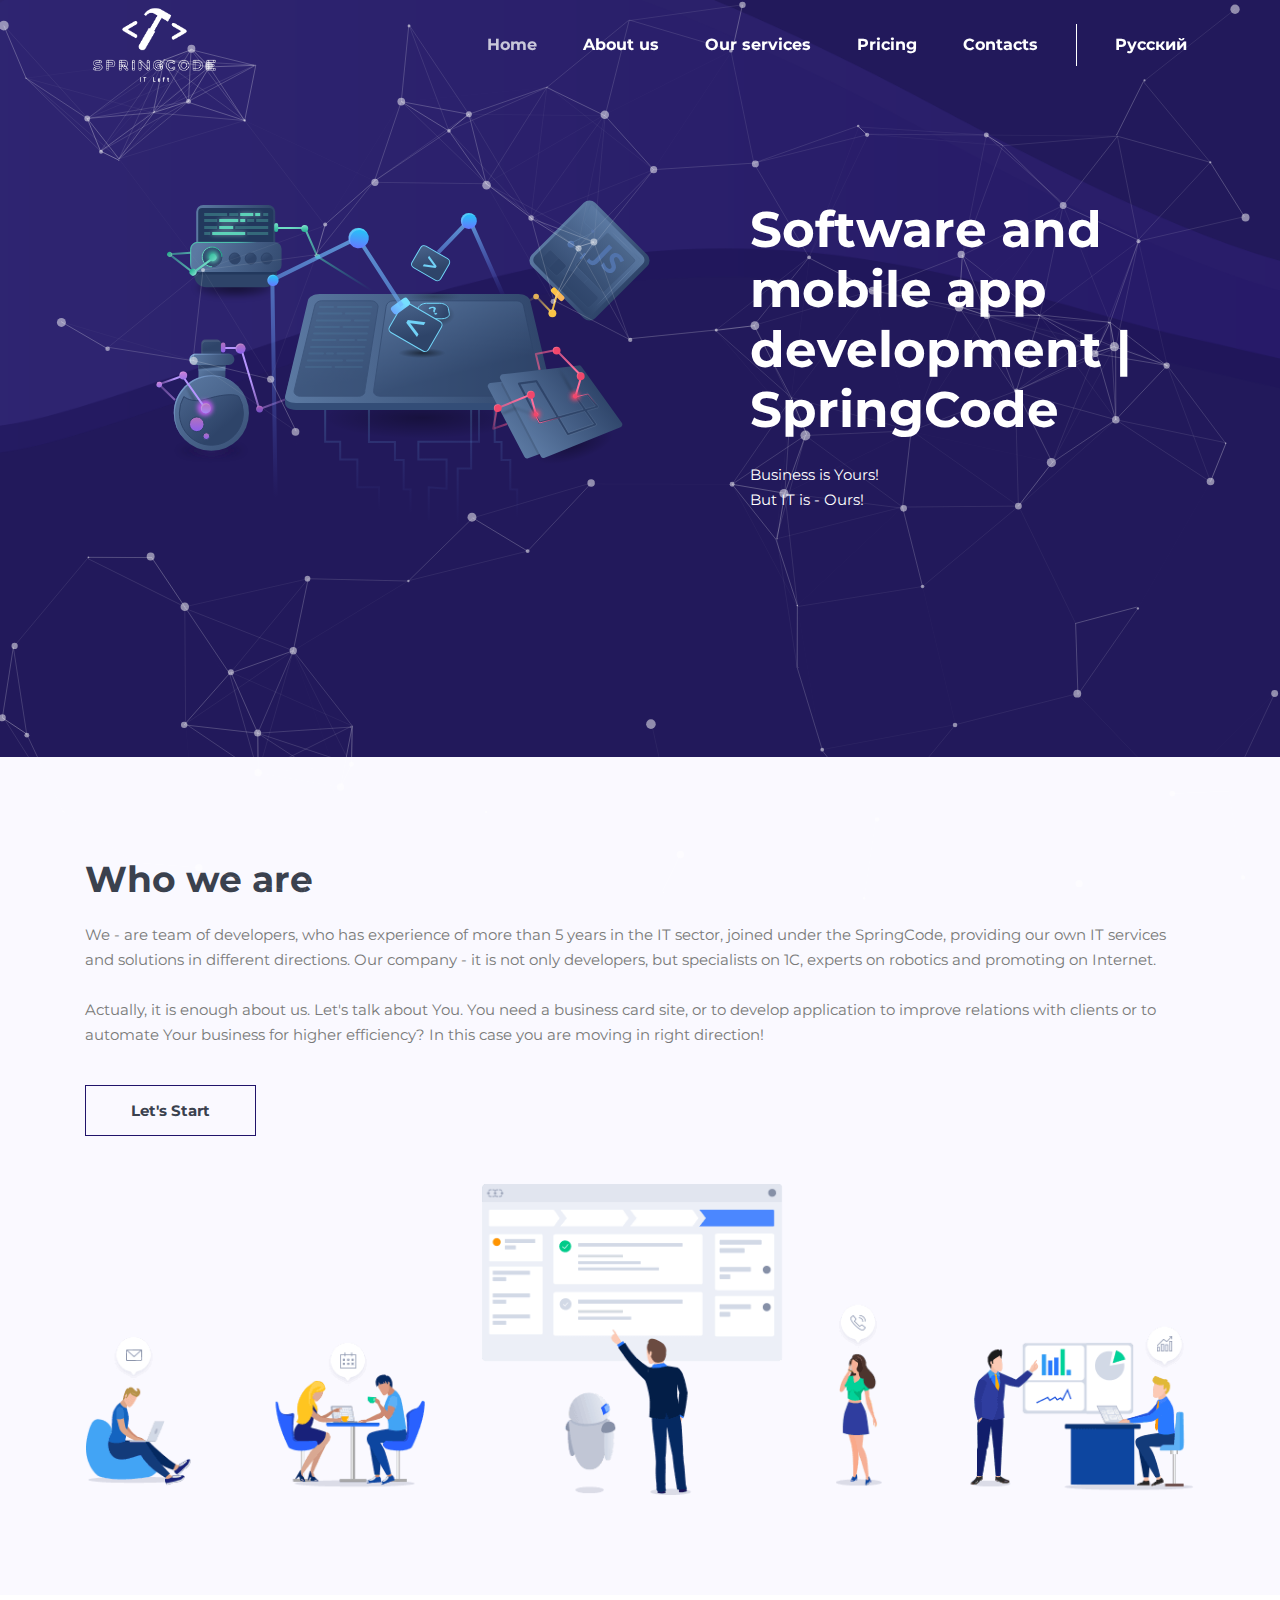
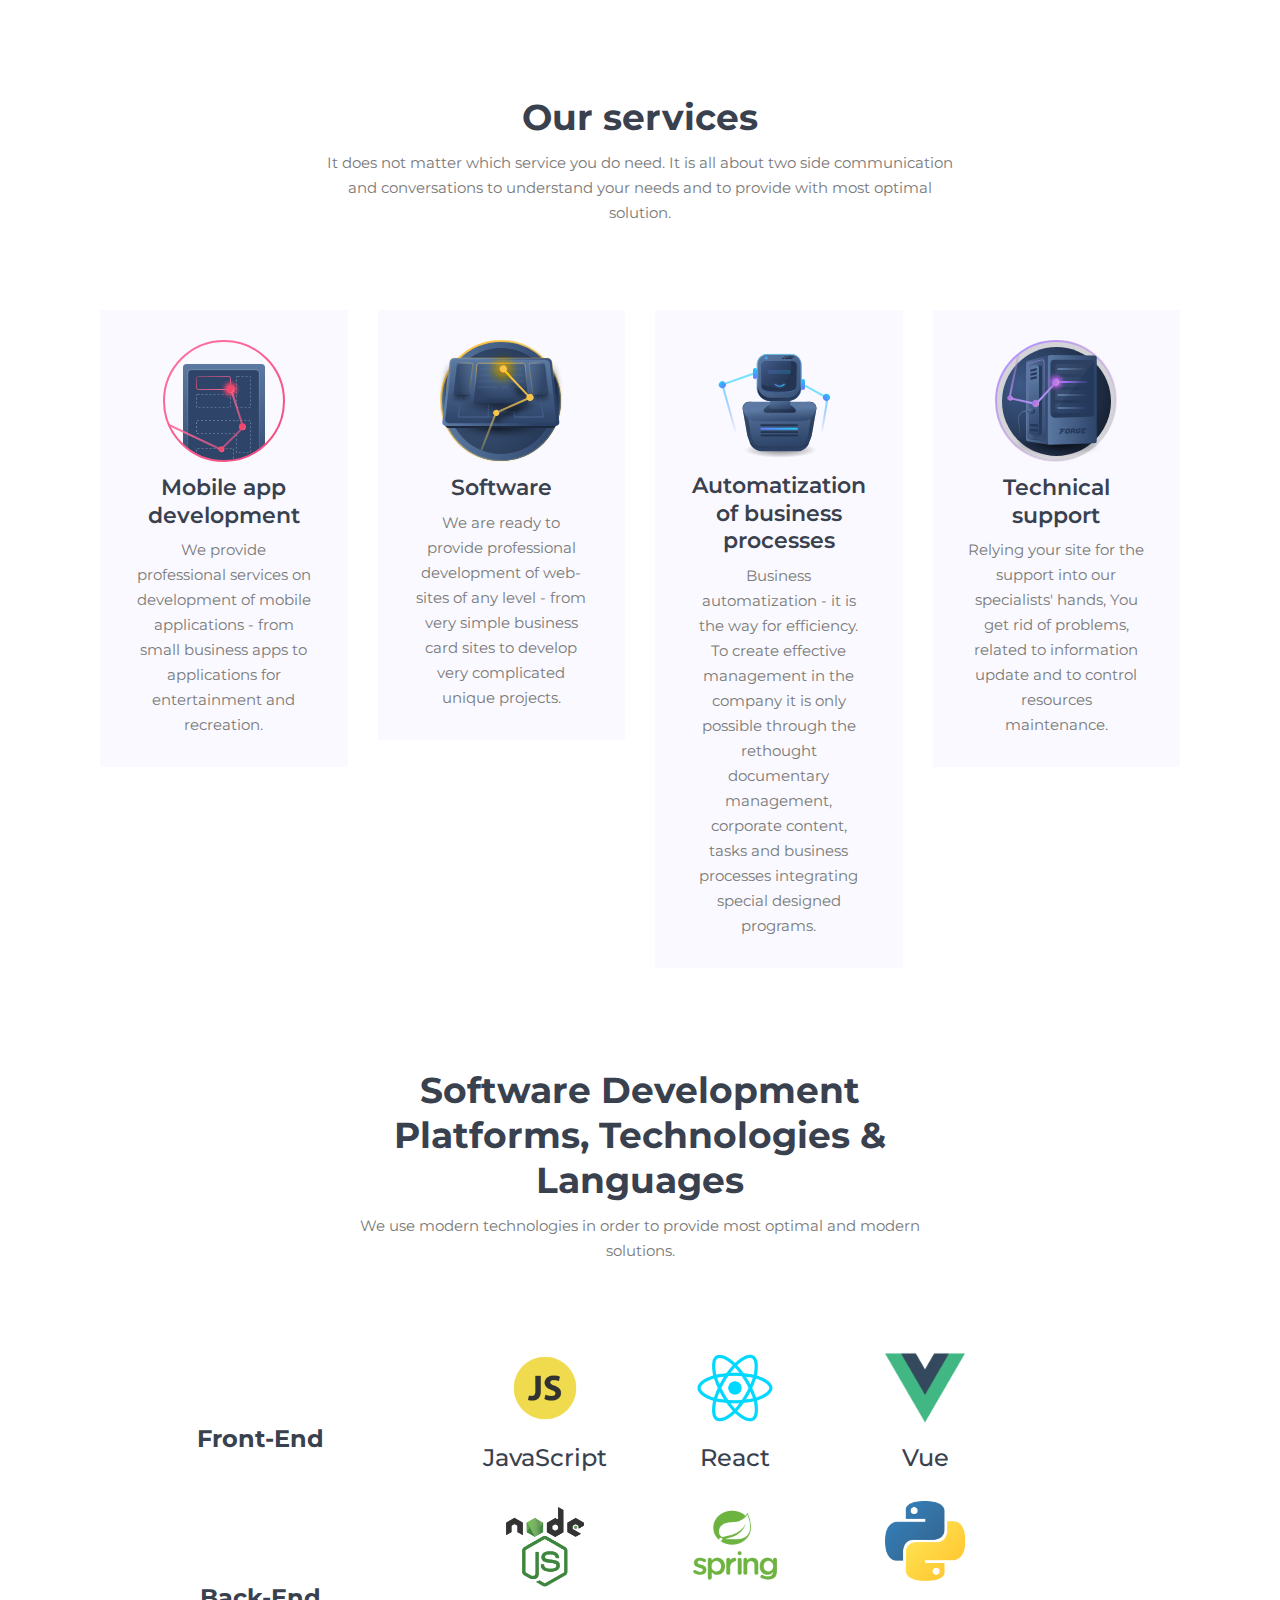
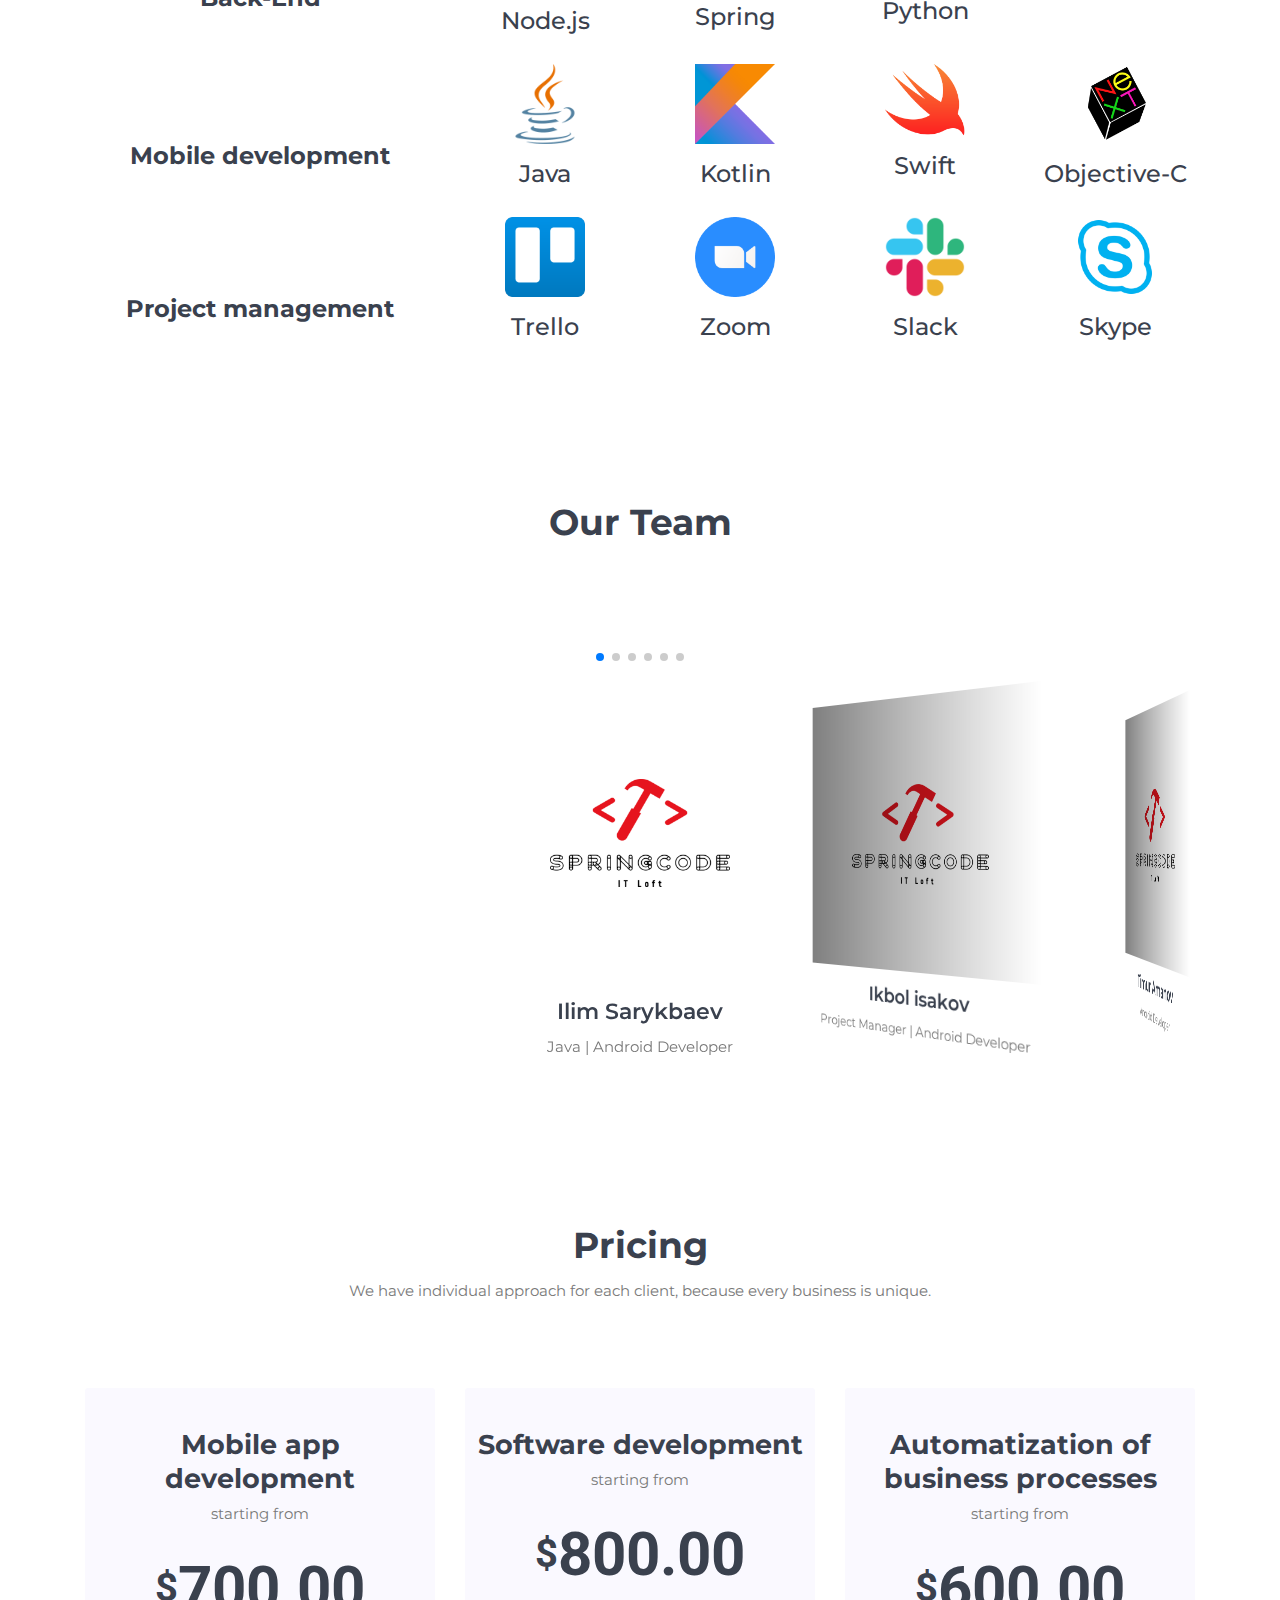
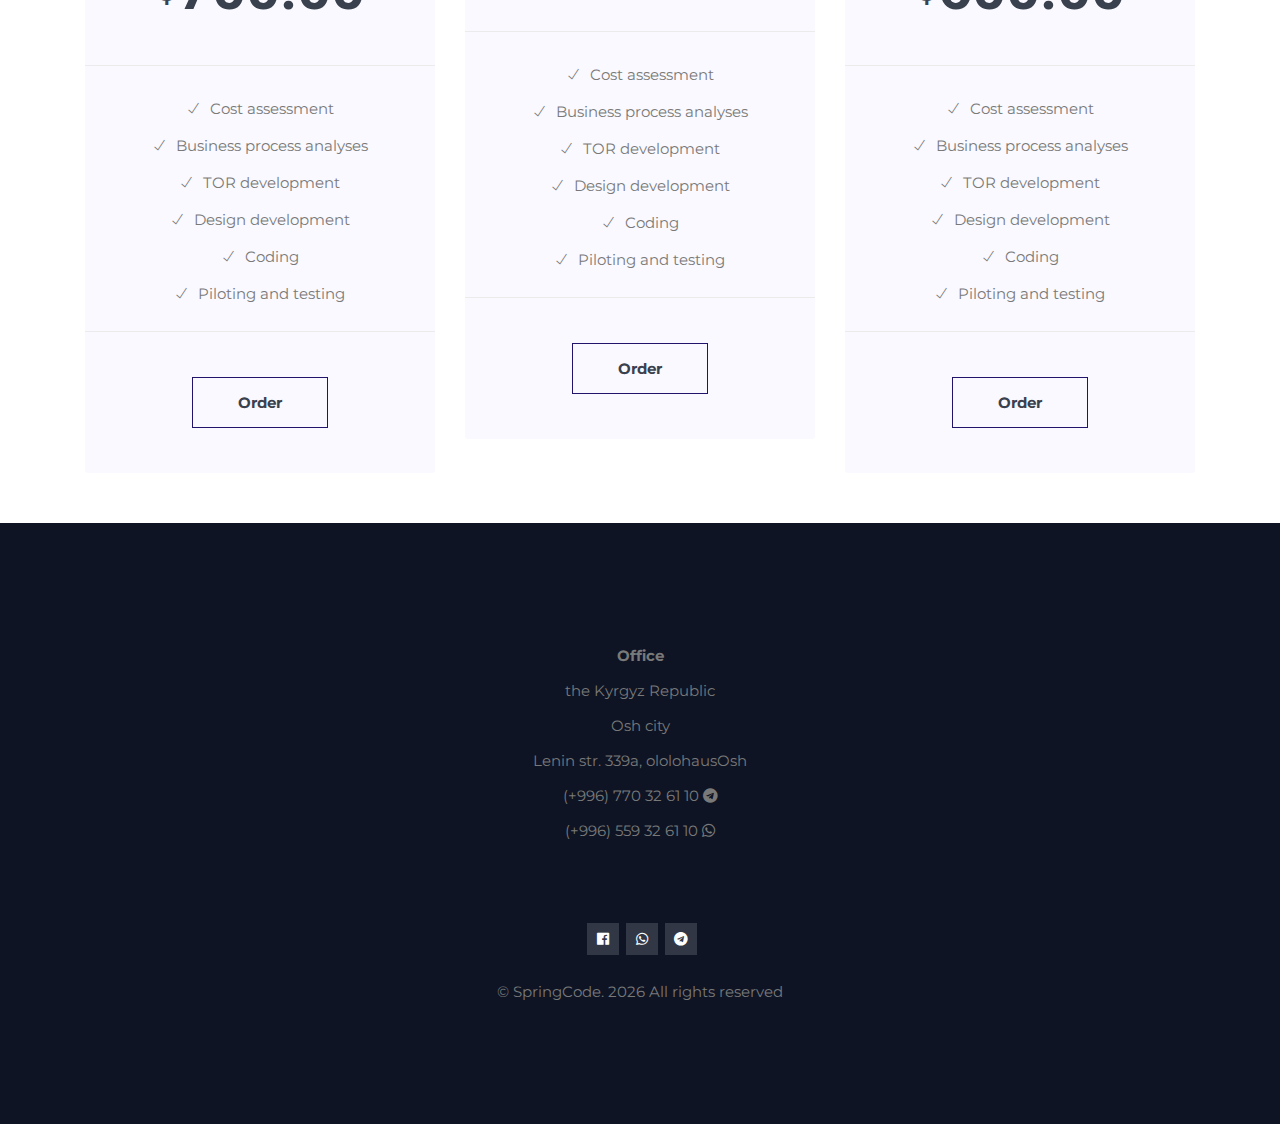
==== commit 345be509: "second commit" ====
--- a/index.html
+++ b/index.html
@@ -22,7 +22,7 @@
   <!--================Header Menu Area =================-->
   
 
-  <header class="header_area" rel='m_PageScroll2id' id="header">
+  <header class="header_area" rel='m_PageScroll2id' id="s0">
     <div class="main_menu">
       <nav class="navbar navbar-expand-lg navbar-light">
         <div class="container box_1620">
@@ -36,13 +36,13 @@
           <!-- Collect the nav links, forms, and other content for toggling -->
           <div class="collapse navbar-collapse offset" id="navbarSupportedContent">
             <ul class="nav navbar-nav menu_nav justify-content-end">
-              <li class="nav-item active"><a class="nav-link" href="#header">Home</a></li> 
-              <li class="nav-item"><a class="nav-link" href="#s1">About us</a></li>
-              <li class="nav-item"><a class="nav-link" href="#s2">Our services</a></li> 
-              <li class="nav-item"><a class="nav-link" href="#s3">Pricing</a>
-              <li class="nav-item"><a class="nav-link" href="#s4">Contacts</a></li>
+              <li class="nav-item active"><a class="nav-link" onclick="slowScroll('#s0')">Home</a></li> 
+              <li class="nav-item"><a class="nav-link" onclick="slowScroll('#s1')">About us</a></li>
+              <li class="nav-item"><a class="nav-link" onclick="slowScroll('#s2')">Our services</a></li> 
+              <li class="nav-item"><a class="nav-link" onclick="slowScroll('#s3')">Pricing</a>
+              <li class="nav-item"><a class="nav-link" onclick="slowScroll('#s4')">Contacts</a></li>
               <li class="nav-item contacts"></li>
-              <li class="nav-item rus"><a class="nav-link" href="ru_RU/index.html">Русский</a></li>
+              <li class="nav-item rus"><a class="nav-link" href="ru/index.html">Русский</a></li>
             </ul>
           </div> 
         </div>
@@ -64,7 +64,7 @@
 		  
 		  <div class="col-lg-5 pt-5">
 			<div class="hero-banner__content">
-			  <h1>Software and mobile apps development | SpringCode</h1>
+			  <h1>Software and mobile app development | SpringCode</h1>
 			  <p>Business is Yours! 
 			  <br>
 But IT is - Ours!</p>
@@ -106,7 +106,7 @@
               <p>We - are team of developers, who has experience of more than 5 years in the IT sector, joined under the SpringCode, providing our own IT services and solutions in different directions. Our company - it is not only developers, but specialists on 1C, experts on robotics and promoting on Internet. 
               <br><br>
 				Actually, it is enough about us. Let's talk about You. You need a business card site, or to develop application to improve relations with clients or to automate Your business for higher efficiency? In this case you are moving in right direction!</p>
-              <a class="button button-light" href="#">Let's start</a>
+              <a class="button button-light" onclick="slowScroll('#s2')" href="#">Let's start</a>
             </div>
           </div>
 	  </div>
@@ -132,7 +132,7 @@
 
         <div class="container">
           <div class="row">
-            <div class="col-lg-3">
+            <div class="col-lg-3" onclick="slowScroll('#s3')">
               <div class="card card-feature text-center text-lg-center mb-4 mb-lg-0">
                 <span class="card-feature__icon">
                   <img src="img/icons/build-your-first-app.svg" alt="">
@@ -141,7 +141,7 @@
                 <p class="card-feature__subtitle">We provide professional services on development of mobile applications - from small business apps to applications for entertainment and recreation.</p>
               </div>
             </div>
-            <div class="col-lg-3">
+            <div class="col-lg-3" onclick="slowScroll('#s3')">
               <div class="card card-feature text-center text-lg-center mb-4 mb-lg-0">
                 <span class="card-feature__icon">
                   <img src="img/icons/practical-vue-components.svg" alt="">
@@ -150,7 +150,7 @@
                 <p class="card-feature__subtitle">We are ready to provide professional development of web-sites of any level - from very simple business card sites to develop very complicated unique projects.</p>
               </div>
             </div>
-            <div class="col-lg-3">
+            <div class="col-lg-3" onclick="slowScroll('#s3')">
               <div class="card card-feature text-center text-lg-center mb-4 mb-lg-0">
                 <span class="card-feature__icon">
                   <img src="img/icons/sub-forever.svg" alt="">
@@ -159,7 +159,7 @@
                 <p class="card-feature__subtitle">Business automatization - it is the way for efficiency. To create effective management in the company it is only possible through the rethought documentary management, corporate content, tasks and business processes integrating special designed programs.</p>
               </div>
             </div>
-            <div class="col-lg-3">
+            <div class="col-lg-3" onclick="slowScroll('#s3')">
               <div class="card card-feature text-center text-lg-center mb-4 mb-lg-0">
                 <span class="card-feature__icon">
                   <img src="img/icons/build-a-staging-server.svg" alt="">
@@ -440,37 +440,37 @@
 		 </div>
 		   <div class="swiper-container">
 			<div class="swiper-wrapper">
-			  <div class="swiper-slide" style="background-image:url(http://www.mauritiusdsilva.com/themes/hallooou/assets/images/terry-fletcher.jpg)">
+			  <div class="swiper-slide" style="background-image:url(img/logo_size.png)">
 				  <div class="details text-center">
 				      <h3>Ilim Sarykbaev</h3>
 				      <p>Java | Android Developer</p>
 				  </div>
 			  </div>
-			  <div class="swiper-slide" style="background-image:url(http://www.mauritiusdsilva.com/themes/hallooou/assets/images/terry-fletcher.jpg)">
+			  <div class="swiper-slide" style="background-image:url(img/logo_size.png)">
 			  	<div class="details text-center">
 				      <h3>Ikbol isakov</h3>
 				      <p>Project Manager | Android Developer</p>
 				  </div>
 			  </div>
-			  <div class="swiper-slide" style="background-image:url(http://www.mauritiusdsilva.com/themes/hallooou/assets/images/terry-fletcher.jpg)">
+			  <div class="swiper-slide" style="background-image:url(img/logo_size.png)">
 			  	<div class="details text-center">
 				      <h3>Timur Amanov</h3>
 				      <p>Android Developer</p>
 				  </div>
 			  </div>
-			  <div class="swiper-slide" style="background-image:url(http://www.mauritiusdsilva.com/themes/hallooou/assets/images/terry-fletcher.jpg)">
+			  <div class="swiper-slide" style="background-image:url(img/logo_size.png)">
 			  	<div class="details text-center">
 				      <h3>Nazgul Cilek</h3>
 				      <p>Junior Front-End Developer</p>
 				  </div>
 			  </div>
-			  <div class="swiper-slide" style="background-image:url(http://www.mauritiusdsilva.com/themes/hallooou/assets/images/terry-fletcher.jpg)">
+			  <div class="swiper-slide" style="background-image:url(img/logo_size.png)">
 			  	<div class="details text-center">
 				      <h3>Anara Karabekova</h3>
 				      <p>Junior Front-End Developer</p>
 				  </div>
 			  </div>
-			  <div class="swiper-slide" style="background-image:url(http://www.mauritiusdsilva.com/themes/hallooou/assets/images/terry-fletcher.jpg)">
+			  <div class="swiper-slide" style="background-image:url(img/logo_size.png)">
 			  	<div class="details text-center">
 				      <h3>Kudaibergen Abdyldaev</h3>
 				      <p>Junior Android Developer</p>
@@ -513,7 +513,7 @@
                 <li><i class="ti-check"></i>Piloting and testing</li>
               </ul>
               <div class="card-pricing__footer">
-                <button class="button button-light">Order</button>
+                <button class="button button-light" onclick="slowScroll('#s4')">Order</button>
               </div>
             </div>
           </div>
@@ -534,7 +534,7 @@
                 <li><i class="ti-check"></i>Piloting and testing</li>
               </ul>
               <div class="card-pricing__footer">
-                <button class="button button-light">Order</button>
+                <button class="button button-light" onclick="slowScroll('#s4')">Order</button>
               </div>
             </div>
           </div>
@@ -555,7 +555,7 @@
                 <li><i class="ti-check"></i>Piloting and testing</li>
               </ul>
               <div class="card-pricing__footer">
-                <button class="button button-light">Order</button>
+                <button class="button button-light" onclick="slowScroll('#s4')">Order</button>
               </div>
             </div>
           </div>
@@ -667,6 +667,7 @@
 					<a target="_blank" href="https://wa.me/996559326110"><i class="fab fa-whatsapp"></i></a>
 					<a target="_blank" href="https://t.me/@Ikbol_Isakov"><i class="fab fa-telegram"></i></a>
 				</div>
+				
 				<p class="footer-text m-0 col-lg-12 col-md-12"><!-- Link back to Colorlib can't be removed. Template is licensed under CC BY 3.0. -->
  &copy; SpringCode. <script>document.write(new Date().getFullYear());</script> All rights reserved
 				
--- a/css/style.css
+++ b/css/style.css
@@ -31,6 +31,8 @@
   width: 300px;
   height: 300px;
 }
+
+
 
 .gray {
   color: #a5a5a5;
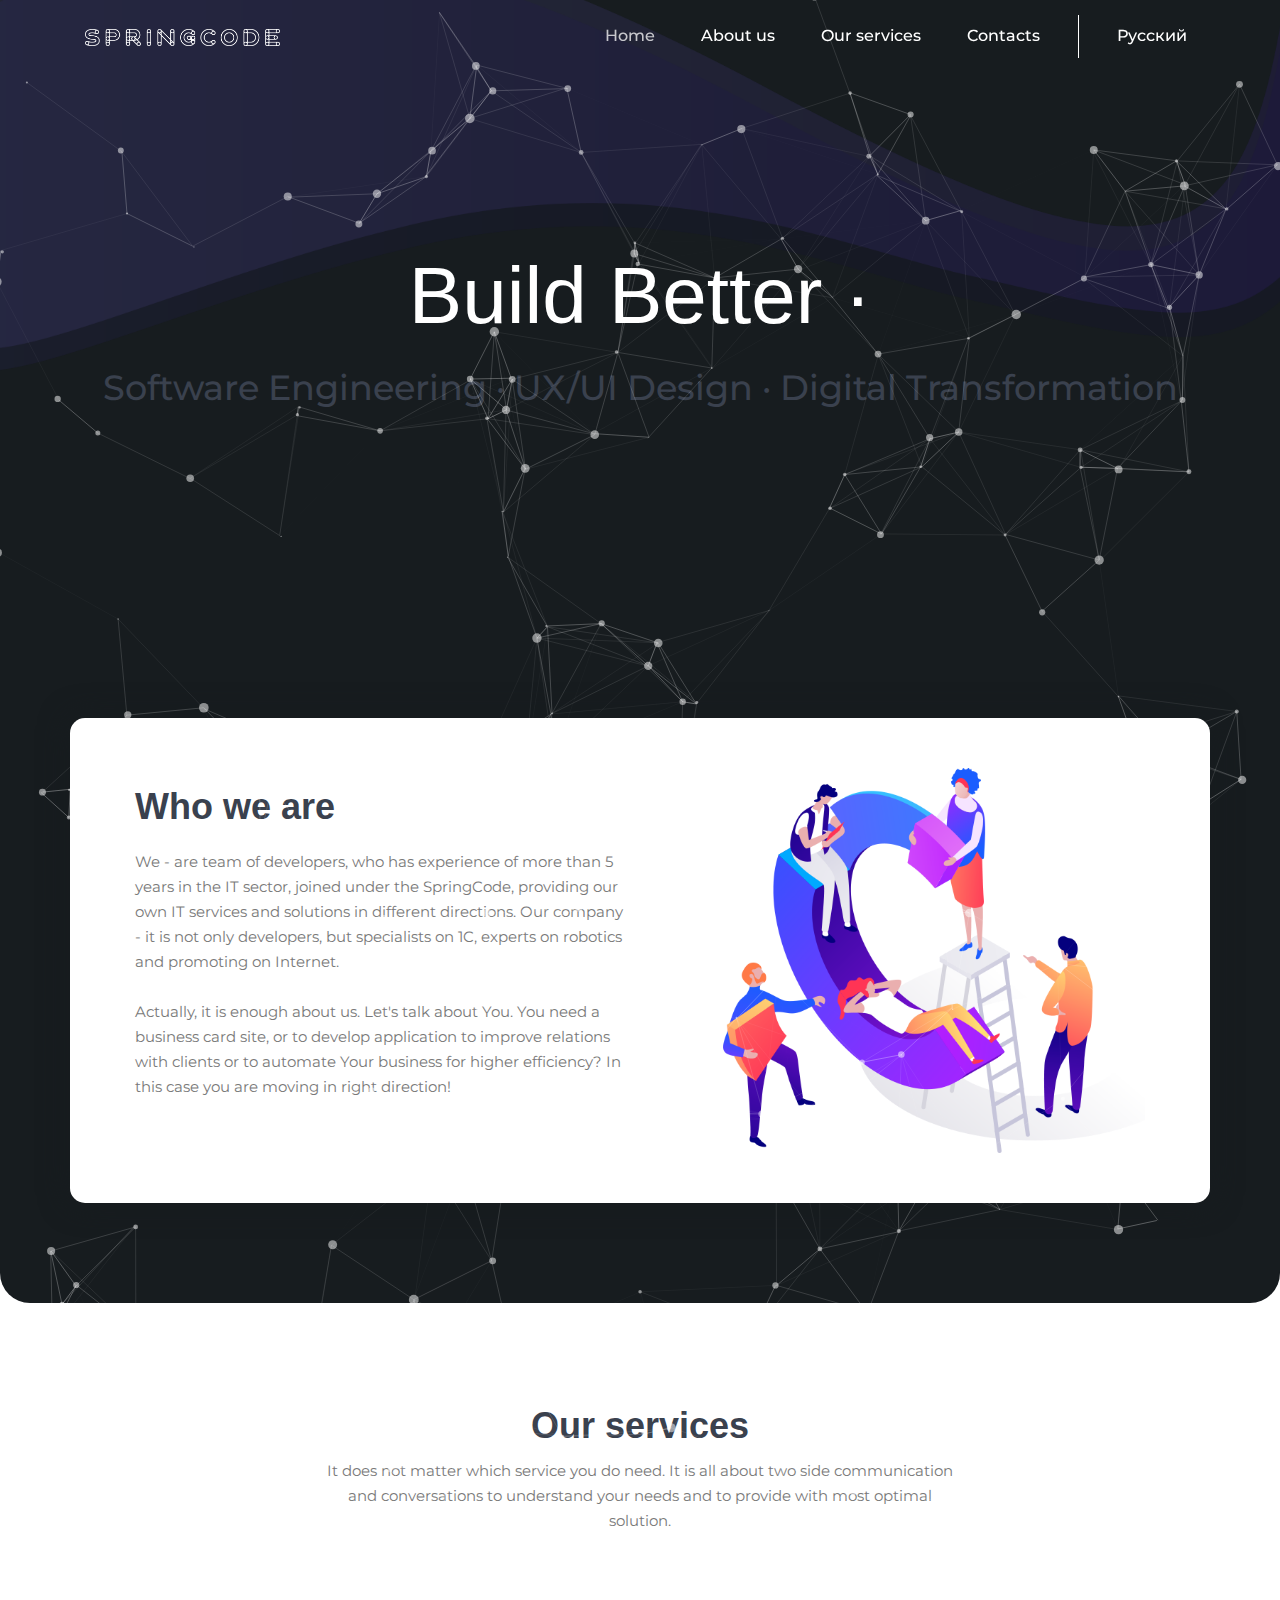
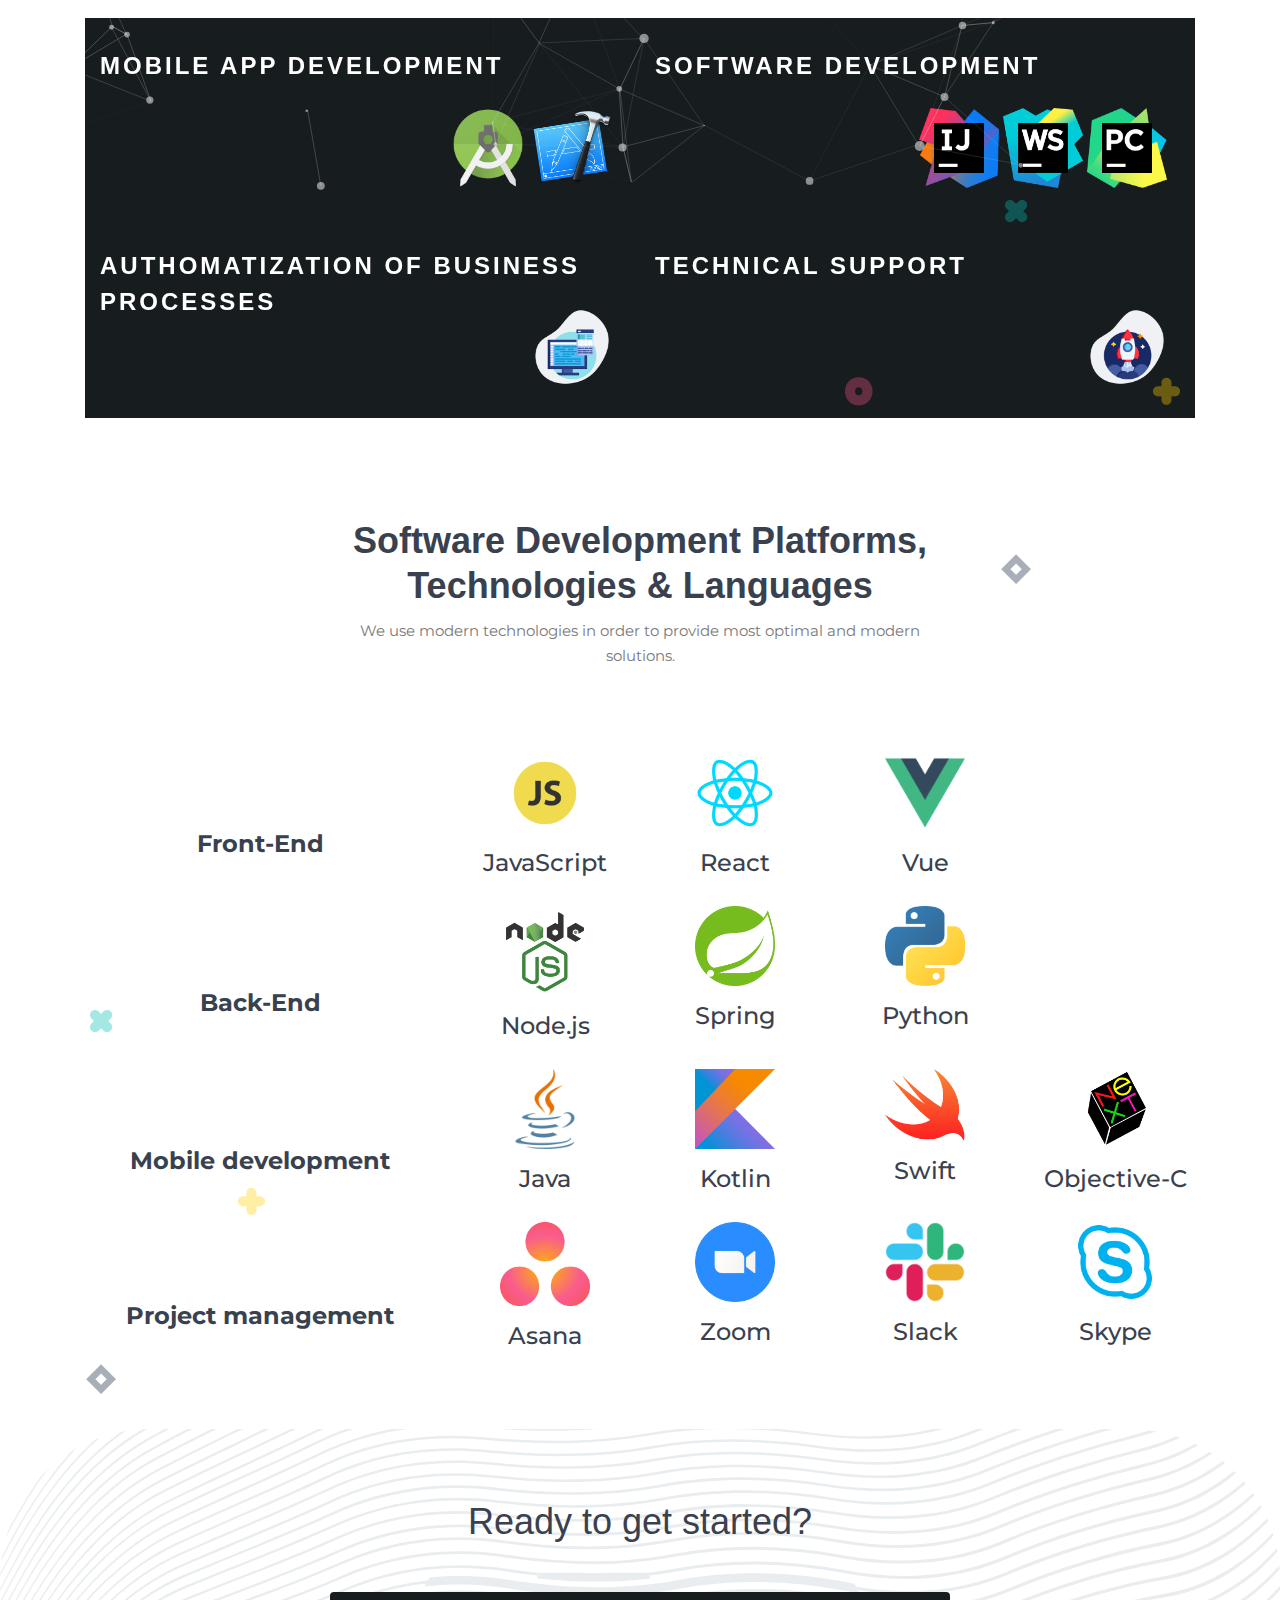
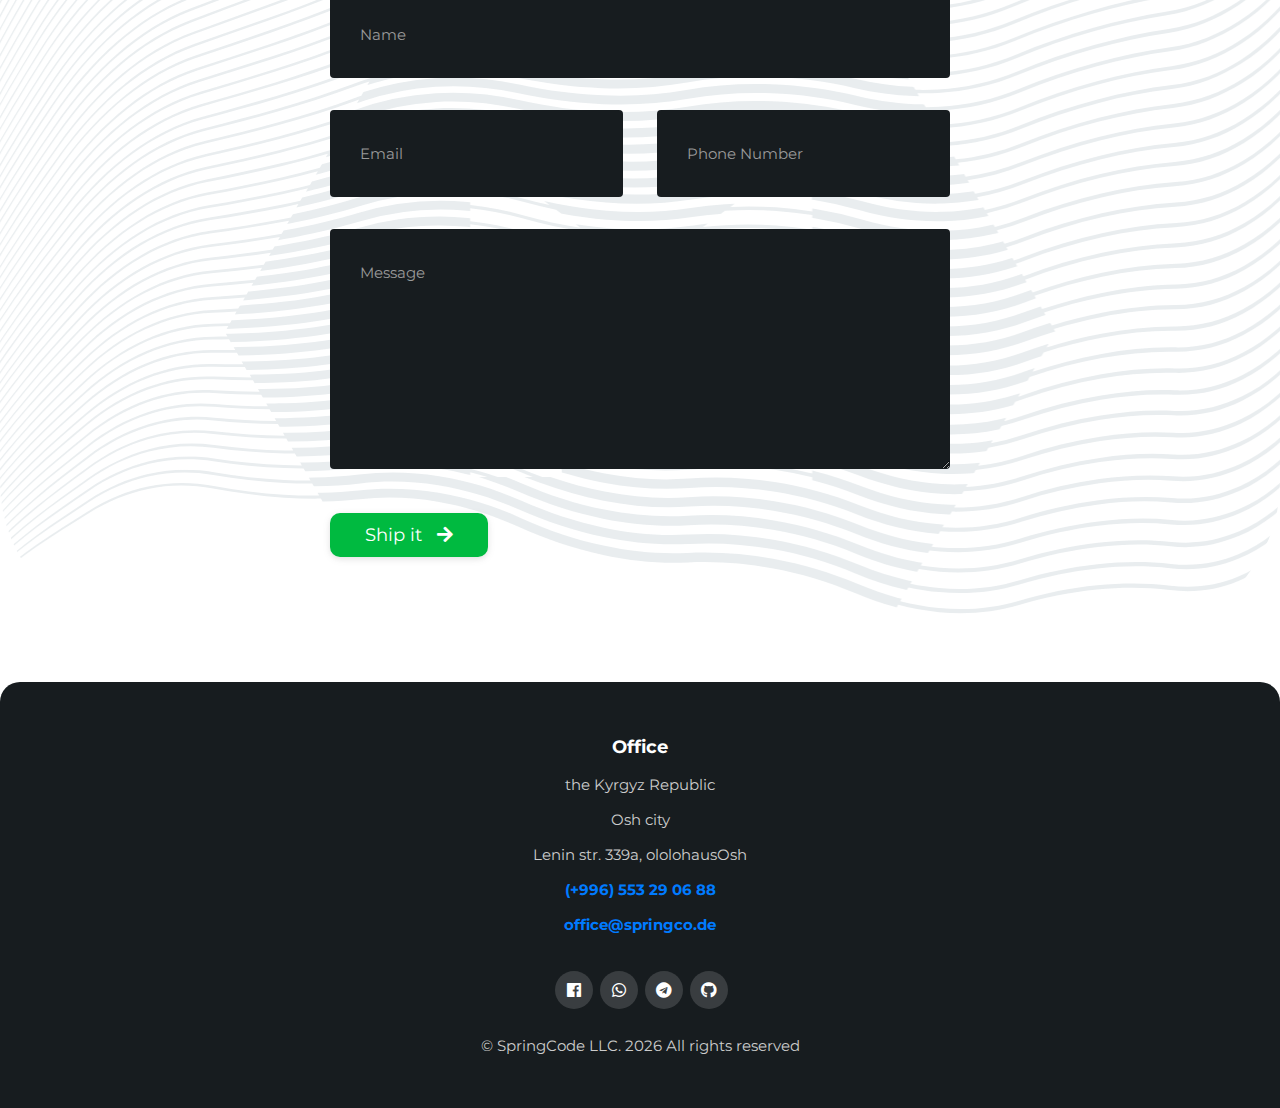
==== commit 3e651b5b: "version two" ====
--- a/index.html
+++ b/index.html
@@ -4,9 +4,9 @@
   <meta charset="UTF-8">
   <meta name="viewport" content="width=device-width, initial-scale=1.0">
   <meta http-equiv="X-UA-Compatible" content="ie=edge">
-  <title>SpringCode - Home</title>
-
-  <link rel="shortcut icon" href="img/favicon.ico" type="image/png">
+  <title>SpringCode - Software Development</title>
+
+  <link rel="shortcut icon" href="img/favi.ico" type="image/png">
   <link rel="stylesheet" href="vendors/bootstrap/bootstrap.min.css">
   <link rel="stylesheet" href="vendors/fontawesome/css/all.min.css">
   <link rel="stylesheet" href="vendors/themify-icons/themify-icons.css">
@@ -15,19 +15,22 @@
   <link rel="stylesheet" href="vendors/owl-carousel/owl.carousel.min.css">
   <link href="https://fonts.googleapis.com/css?family=Montserrat&display=swap" rel="stylesheet">
   <link rel="stylesheet" href="css/swiper.min.css">
+  <link rel="stylesheet" href="css/animate.css">
+
+
 
   <link rel="stylesheet" href="css/style.css">
 </head>
 <body>
   <!--================Header Menu Area =================-->
-  
+
 
   <header class="header_area" rel='m_PageScroll2id' id="s0">
     <div class="main_menu">
       <nav class="navbar navbar-expand-lg navbar-light">
         <div class="container box_1620">
           <!-- Brand and toggle get grouped for better mobile display -->
-          <a class="navbar-brand logo_h" href="index.html"><img src="img/spring.png" height="90" alt=""></a>
+          <a class="navbar-brand logo_h" href="index.html"><img src="img/text.png" id="logo" alt=""></a>
           <button class="navbar-toggler" type="button" data-toggle="collapse" data-target="#navbarSupportedContent" aria-controls="navbarSupportedContent" aria-expanded="false" aria-label="Toggle navigation">
             <span class="icon-bar"></span>
             <span class="icon-bar"></span>
@@ -36,15 +39,14 @@
           <!-- Collect the nav links, forms, and other content for toggling -->
           <div class="collapse navbar-collapse offset" id="navbarSupportedContent">
             <ul class="nav navbar-nav menu_nav justify-content-end">
-              <li class="nav-item active"><a class="nav-link" onclick="slowScroll('#s0')">Home</a></li> 
+              <li class="nav-item active"><a class="nav-link" onclick="slowScroll('#s0')">Home</a></li>
               <li class="nav-item"><a class="nav-link" onclick="slowScroll('#s1')">About us</a></li>
-              <li class="nav-item"><a class="nav-link" onclick="slowScroll('#s2')">Our services</a></li> 
-              <li class="nav-item"><a class="nav-link" onclick="slowScroll('#s3')">Pricing</a>
+              <li class="nav-item"><a class="nav-link" onclick="slowScroll('#s2')">Our services</a></li>
               <li class="nav-item"><a class="nav-link" onclick="slowScroll('#s4')">Contacts</a></li>
               <li class="nav-item contacts"></li>
               <li class="nav-item rus"><a class="nav-link" href="ru/index.html">Русский</a></li>
             </ul>
-          </div> 
+          </div>
         </div>
       </nav>
     </div>
@@ -53,131 +55,141 @@
 
 
   <main class="side-main">
-    <!--================ Hero sm Banner start =================-->      
-    
+    <!--================ Hero sm Banner start =================-->
+
     <section class="hero-banner mb-30px" rel='m_PageScroll2id' id="s1">
-	
+
 	  <div class="container">
-		<div class="row">
-		  <div class="col-lg-7 home-bg">
-		  </div>
-		  
-		  <div class="col-lg-5 pt-5">
+		<div class="row text-center justify-content-center">
+
+      <div class="col-lg-12 pt-5">
 			<div class="hero-banner__content">
-			  <h1>Software and mobile app development | SpringCode</h1>
-			  <p>Business is Yours! 
-			  <br>
-But IT is - Ours!</p>
-			</div>
-		  </div>
+			  <h1 style="font-family:Altis-Bold,-apple-system,BlinkMacSystemFont,Segoe UI, Roboto,Oxygen,Ubuntu,Cantarell,Fira Sans,Droid Sans,Helvetica Neue, sans-serif;">Build Better · </h1>
+        <h2>Software Engineering · UX/UI Design · Digital Transformation</h2>
+
+
+			</div>
+		  </div>
+		  <!-- <div class="col-lg-5 home-bg">
+		  </div> -->
+
+
 		</div>
 	  </div>
-      
+
     </section>
     <div class="parallax" id="particles-js">
-    	
+
     </div>
-    
+
 <!--
-    
+
     <section>
     	<div class="container-fluid">
     		<div class="row">
     			<div class="col-12">
     				<video class="video-bg" src="videos/ux.mp4" autoplay>
-    					
+
     				</video>
     			</div>
     		</div>
     	</div>
     </section>
 -->
-    
-    
+
+
     <!--================ Hero sm Banner end =================-->
-    <!--================ about section start =================-->      
+    <!--================ about section start =================-->
     <section class="section-padding--small bg-magnolia" id="s1">
       <div class="container">
-        <div class="row align-items-center">
-          <div class="col-md-12 mb-5 mb-md-0">
+        <div class="row align-items-center mangolia">
+          <div class="col-md-6 mb-5 mb-md-0">
             <div class="about__content">
 
-              <h2>Who we are</h2>
-              <p>We - are team of developers, who has experience of more than 5 years in the IT sector, joined under the SpringCode, providing our own IT services and solutions in different directions. Our company - it is not only developers, but specialists on 1C, experts on robotics and promoting on Internet. 
+              <h2 style="font-family:Altis-Bold,-apple-system,BlinkMacSystemFont,Segoe UI, Roboto,Oxygen,Ubuntu,Cantarell,Fira Sans,Droid Sans,Helvetica Neue, sans-serif;">Who we are</h2>
+              <p>We - are team of developers, who has experience of more than 5 years in the IT sector, joined under the SpringCode, providing our own IT services and solutions in different directions. Our company - it is not only developers, but specialists on 1C, experts on robotics and promoting on Internet.
               <br><br>
 				Actually, it is enough about us. Let's talk about You. You need a business card site, or to develop application to improve relations with clients or to automate Your business for higher efficiency? In this case you are moving in right direction!</p>
-              <a class="button button-light" onclick="slowScroll('#s2')" href="#">Let's start</a>
-            </div>
-          </div>
+
+            </div>
+          </div>
+
+          <div class="col-md-6">
+
+
+      		<div class="about__img">
+      		  <img class="img-fluid" src="img/image-1.png" alt="">
+      		</div>
+      	  </div>
 	  </div>
-	 <div class="row text-center mt-5">
-	  <div class="col-md-12">
-		<div class="about__img">
-		  <img class="img-fluid" src="img/icons/homebanner.png" alt="">
-		</div>
-	  </div>
-	</div>
       </div>
     </section>
+
+
+
+
     <!--================ about section end =================-->
-    
-
-    <!--================ Feature section start =================-->      
-    <section class="section-margin" rel='m_PageScroll2id' id="s2">
+
+
+    <!--================ Feature section start =================-->
+    <section class="section-margin section-service" rel='m_PageScroll2id' id="s2">
       <div class="container">
         <div class="section-intro pb-85px text-center">
-          <h2 class="section-intro__title">Our services</h2>
+          <h2 class="section-intro__title" style="font-family:Altis-Bold,-apple-system,BlinkMacSystemFont,Segoe UI, Roboto,Oxygen,Ubuntu,Cantarell,Fira Sans,Droid Sans,Helvetica Neue, sans-serif;">Our services</h2>
           <p class="section-intro__subtitle">It does not matter which service you do need. It is all about two side communication and conversations to understand your needs and to provide with most optimal solution.</p>
         </div>
 
         <div class="container">
-          <div class="row">
-            <div class="col-lg-3" onclick="slowScroll('#s3')">
-              <div class="card card-feature text-center text-lg-center mb-4 mb-lg-0">
-                <span class="card-feature__icon">
-                  <img src="img/icons/build-your-first-app.svg" alt="">
-                </span>
-                <h3 class="card-feature__title">Mobile app development</h3>
-                <p class="card-feature__subtitle">We provide professional services on development of mobile applications - from small business apps to applications for entertainment and recreation.</p>
+          <div class="row service">
+            <div class="col-md-6 service-block shrink-on-hover service-img1">
+              <div class="content">
+                <h2>Mobile App Development</h2>
+                <div class="content-img">
+                  <img src="img/android.png" alt="">
+                  <img src="img/xcode.png" alt="">
+                </div>
               </div>
             </div>
-            <div class="col-lg-3" onclick="slowScroll('#s3')">
-              <div class="card card-feature text-center text-lg-center mb-4 mb-lg-0">
-                <span class="card-feature__icon">
-                  <img src="img/icons/practical-vue-components.svg" alt="">
-                </span>
-                <h3 class="card-feature__title">Software</h3>
-                <p class="card-feature__subtitle">We are ready to provide professional development of web-sites of any level - from very simple business card sites to develop very complicated unique projects.</p>
+            <div class="col-md-6 service-block shrink-on-hover service-img2">
+              <div class="content">
+                <h2>Software Development</h2>
+                <div class="content-img">
+                  <img src="img/idea.png" alt="">
+                  <img src="img/web.png" alt="">
+                  <img src="img/py.png" alt="">
+                </div>
               </div>
             </div>
-            <div class="col-lg-3" onclick="slowScroll('#s3')">
-              <div class="card card-feature text-center text-lg-center mb-4 mb-lg-0">
-                <span class="card-feature__icon">
-                  <img src="img/icons/sub-forever.svg" alt="">
-                </span>
-                <h3 class="card-feature__title">Automatization of business processes</h3>
-                <p class="card-feature__subtitle">Business automatization - it is the way for efficiency. To create effective management in the company it is only possible through the rethought documentary management, corporate content, tasks and business processes integrating special designed programs.</p>
+            <div class="col-md-6 service-block shrink-on-hover service-img3">
+              <div class="content">
+                <h2>Authomatization of business processes</h2>
+                <div class="content-img">
+                  <img src="img/service-1.png" alt="">
+                </div>
               </div>
             </div>
-            <div class="col-lg-3" onclick="slowScroll('#s3')">
-              <div class="card card-feature text-center text-lg-center mb-4 mb-lg-0">
-                <span class="card-feature__icon">
-                  <img src="img/icons/build-a-staging-server.svg" alt="">
-                </span>
-                <h3 class="card-feature__title">Technical support</h3>
-                <p class="card-feature__subtitle">Relying your site for the support into our specialists' hands, You get rid of problems, related to information update and to control resources maintenance.</p>
+            <div class="col-md-6 service-block shrink-on-hover service-img4">
+              <div class="content">
+                <h2>Technical support</h2>
+                <div class="content-img">
+                  <img src="img/service-3.png" alt="">
+                </div>
               </div>
             </div>
           </div>
         </div>
       </div>
     </section>
-    <!--================ Feature section end =================-->      
+
+
+
+
+    <!--================ Feature section end =================-->
 <!--
 
-    
+
     <section class="section-padding--small bg-magnolia" rel='m_PageScroll2id'>
-    
+
       <div class="container">
        <div class="row">
        	<div class="col-lg-12 text-center">
@@ -217,25 +229,25 @@
       </div>
     </section>
 -->
-         
-          
-    
-    <!--================ Offer section start =================-->      
-    <section class="section-margin" rel='m_PageScroll2id'>
+
+
+
+    <!--================ Offer section start =================-->
+    <section class="section-margin section-dev" rel='m_PageScroll2id'>
       <div class="container">
         <div class="section-intro pb-85px text-center">
-          <h2 class="section-intro__title">Software Development Platforms, Technologies & Languages</h2>
+          <h2 class="section-intro__title" style="font-family:Altis-Bold,-apple-system,BlinkMacSystemFont,Segoe UI, Roboto,Oxygen,Ubuntu,Cantarell,Fira Sans,Droid Sans,Helvetica Neue, sans-serif;">Software Development Platforms, Technologies & Languages</h2>
           <p class="section-intro__subtitle">We use modern technologies in order to provide most optimal and modern solutions.</p>
         </div>
-        
-        
+
+
         <div class="row offer-single-wrapper">
-          
+
           <div class="col-lg-4 col-md-12 named-block">
 			  <h4>Front-End</h4>
 		  </div>
-        
-        
+
+
 		  <div class="col-lg-2 col-md-6 offer-single">
 			<div class="text-center">
 			  <span class="offer-single__icon">
@@ -245,7 +257,7 @@
 
 			</div>
 		  </div>
-		  
+
 		  <div class="col-lg-2 col-md-6 offer-single">
 			<div class="text-center">
 			  <span class="offer-single__icon">
@@ -255,7 +267,7 @@
 
 			</div>
 		  </div>
-		  
+
 		  <div class="col-lg-2 col-md-6 offer-single">
 			<div class="text-center">
 			  <span class="offer-single__icon">
@@ -265,19 +277,19 @@
 
 			</div>
 		  </div>
-		  
-		  
-
-		  
+
+
+
+
 		</div>
-       
+
        <div class="row offer-single-wrapper">
-          
+
           <div class="col-lg-4 col-md-12 named-block">
 			  <h4>Back-End</h4>
 		  </div>
-        
-        
+
+
 		  <div class="col-lg-2 col-md-6 offer-single">
 			<div class="text-center">
 			  <span class="offer-single__icon">
@@ -287,17 +299,17 @@
 
 			</div>
 		  </div>
-		  
-		  <div class="col-lg-2 col-md-6 offer-single">
-			<div class="text-center">
-			  <span class="offer-single__icon">
-				<img src="img/icons/spring.png" alt="" width="100">
+
+		  <div class="col-lg-2 col-md-6 offer-single">
+			<div class="text-center">
+			  <span class="offer-single__icon">
+				<img src="img/spring-3-logo-png-transparent.png" alt="" width="80">
 			  </span>
 			  <h4>Spring</h4>
 
 			</div>
 		  </div>
-		  
+
 		  <div class="col-lg-2 col-md-6 offer-single">
 			<div class="text-center">
 			  <span class="offer-single__icon">
@@ -307,19 +319,19 @@
 
 			</div>
 		  </div>
-		  
-		  
-
-		  
+
+
+
+
 		</div>
-       
+
        <div class="row offer-single-wrapper">
-          
+
           <div class="col-lg-4 col-md-12 named-block">
 			  <h4>Mobile development</h4>
 		  </div>
-        
-        
+
+
 		  <div class="col-lg-2 col-md-6 offer-single">
 			<div class="text-center">
 			  <span class="offer-single__icon">
@@ -329,7 +341,7 @@
 
 			</div>
 		  </div>
-		  
+
 		  <div class="col-lg-2 col-md-6 offer-single">
 			<div class="text-center">
 			  <span class="offer-single__icon">
@@ -339,7 +351,7 @@
 
 			</div>
 		  </div>
-		  
+
 		  <div class="col-lg-2 col-md-6 offer-single">
 			<div class="text-center">
 			  <span class="offer-single__icon">
@@ -349,7 +361,7 @@
 
 			</div>
 		  </div>
-		  
+
 		  <div class="col-lg-2 col-md-6 offer-single">
 			<div class="text-center">
 			  <span class="offer-single__icon">
@@ -360,26 +372,26 @@
 			</div>
 		  </div>
 
-		  
+
 		</div>
-       
+
        <div class="row offer-single-wrapper">
-          
+
           <div class="col-lg-4 col-md-12 named-block">
 			  <h4>Project management</h4>
 		  </div>
-        
-        
-		  <div class="col-lg-2 col-md-6 offer-single">
-			<div class="text-center">
-			  <span class="offer-single__icon">
-				<img src="img/icons/trello.png" alt="" width="80">
-			  </span>
-			  <h4>Trello</h4>
-
-			</div>
-		  </div>
-		  
+
+
+		  <div class="col-lg-2 col-md-6 offer-single">
+			<div class="text-center">
+			  <span class="offer-single__icon">
+				<img src="img/asana-logo-logo-png-transparent.png" alt="" width="90">
+			  </span>
+			  <h4>Asana</h4>
+
+			</div>
+		  </div>
+
 		  <div class="col-lg-2 col-md-6 offer-single">
 			<div class="text-center">
 			  <span class="offer-single__icon">
@@ -389,7 +401,7 @@
 
 			</div>
 		  </div>
-		  
+
 		  <div class="col-lg-2 col-md-6 offer-single">
 			<div class="text-center">
 			  <span class="offer-single__icon">
@@ -399,7 +411,7 @@
 
 			</div>
 		  </div>
-		  
+
 		  <div class="col-lg-2 col-md-6 offer-single">
 			<div class="text-center">
 			  <span class="offer-single__icon">
@@ -410,12 +422,12 @@
 			</div>
 		  </div>
 
-		  
+
 		</div>
-        
-        
-        
-        
+
+
+
+
 <!--
           <div class="col-lg-6">
            <div class="row text-center">
@@ -425,221 +437,54 @@
            	<div class="col-lg-6 col-md-6 mt-5"><img src="img/icons/Integrates-with-Your-Apps.png" alt=""></div>
            	<div class="col-lg-6 col-md-6 mt-5"><img src="img/icons/Flexible-Customizable.png" alt=""></div>
            </div>
-            
+
           </div>
 -->
       </div>
     </section>
-    
-    
-    
-    
-	<section class="clients_logo_area section-padding" rel='m_PageScroll2id' id="s8">
-		 <div class="section__start_title">
-			<h2>Our Team</h2>
-		 </div>
-		   <div class="swiper-container">
-			<div class="swiper-wrapper">
-			  <div class="swiper-slide" style="background-image:url(img/logo_size.png)">
-				  <div class="details text-center">
-				      <h3>Ilim Sarykbaev</h3>
-				      <p>Java | Android Developer</p>
-				  </div>
-			  </div>
-			  <div class="swiper-slide" style="background-image:url(img/logo_size.png)">
-			  	<div class="details text-center">
-				      <h3>Ikbol isakov</h3>
-				      <p>Project Manager | Android Developer</p>
-				  </div>
-			  </div>
-			  <div class="swiper-slide" style="background-image:url(img/logo_size.png)">
-			  	<div class="details text-center">
-				      <h3>Timur Amanov</h3>
-				      <p>Android Developer</p>
-				  </div>
-			  </div>
-			  <div class="swiper-slide" style="background-image:url(img/logo_size.png)">
-			  	<div class="details text-center">
-				      <h3>Nazgul Cilek</h3>
-				      <p>Junior Front-End Developer</p>
-				  </div>
-			  </div>
-			  <div class="swiper-slide" style="background-image:url(img/logo_size.png)">
-			  	<div class="details text-center">
-				      <h3>Anara Karabekova</h3>
-				      <p>Junior Front-End Developer</p>
-				  </div>
-			  </div>
-			  <div class="swiper-slide" style="background-image:url(img/logo_size.png)">
-			  	<div class="details text-center">
-				      <h3>Kudaibergen Abdyldaev</h3>
-				      <p>Junior Android Developer</p>
-				  </div>
-			  </div>
-			</div>
-			<!-- Add Pagination -->
-			<div class="swiper-pagination"></div>
-		  </div>
-		  
-	</section>
-    <!--================ Offer section end =================-->      
-
-    <!--================ Solution section start =================-->      
-
-    <!--================ Solution section end =================-->      
-
-    <!--================ Pricing section start =================-->      
-    <section class="section-margin" rel='m_PageScroll2id' id="s3">
-      <div class="container">
-        <div class="section-intro pb-85px text-center">
-          <h2 class="section-intro__title">Pricing</h2>
-          <p class="section-intro__subtitle">We have individual approach for each client, because every business is unique.</p>
-        </div>
-
-        <div class="row">
-          <div class="col-md-6 col-lg-4 mb-4 mb-lg-0">
-            <div class="card text-center card-pricing">
-              <div class="card-pricing__header">
-                <h4>Mobile app development</h4>
-                <p>starting from</p>
-                <h1 class="card-pricing__price"><span>$</span>700.00</h1>
-              </div>
-              <ul class="card-pricing__list">
-                <li><i class="ti-check"></i>Cost assessment</li>
-                <li><i class="ti-check"></i>Business process analyses</li>
-                <li><i class="ti-check"></i>TOR development</li>
-                <li><i class="ti-check"></i>Design development</li>
-                <li><i class="ti-check"></i>Coding</li>
-                <li><i class="ti-check"></i>Piloting and testing</li>
-              </ul>
-              <div class="card-pricing__footer">
-                <button class="button button-light" onclick="slowScroll('#s4')">Order</button>
-              </div>
-            </div>
-          </div>
-
-          <div class="col-md-6 col-lg-4 mb-4 mb-lg-0">
-            <div class="card text-center card-pricing">
-              <div class="card-pricing__header">
-                <h4>Software development</h4>
-                <p>starting from</p>
-                <h1 class="card-pricing__price"><span>$</span>800.00</h1>
-              </div>
-              <ul class="card-pricing__list">
-                <li><i class="ti-check"></i>Cost assessment</li>
-                <li><i class="ti-check"></i>Business process analyses</li>
-                <li><i class="ti-check"></i>TOR development</li>
-                <li><i class="ti-check"></i>Design development</li>
-                <li><i class="ti-check"></i>Coding</li>
-                <li><i class="ti-check"></i>Piloting and testing</li>
-              </ul>
-              <div class="card-pricing__footer">
-                <button class="button button-light" onclick="slowScroll('#s4')">Order</button>
-              </div>
-            </div>
-          </div>
-
-          <div class="col-md-6 col-lg-4 mb-4 mb-lg-0">
-            <div class="card text-center card-pricing">
-              <div class="card-pricing__header">
-                <h4>Automatization of business processes</h4>
-                <p>starting from</p>
-                <h1 class="card-pricing__price"><span>$</span>600.00</h1>
-              </div>
-              <ul class="card-pricing__list">
-                <li><i class="ti-check"></i>Cost assessment</li>
-                <li><i class="ti-check"></i>Business process analyses</li>
-                <li><i class="ti-check"></i>TOR development</li>
-                <li><i class="ti-check"></i>Design development</li>
-                <li><i class="ti-check"></i>Coding</li>
-                <li><i class="ti-check"></i>Piloting and testing</li>
-              </ul>
-              <div class="card-pricing__footer">
-                <button class="button button-light" onclick="slowScroll('#s4')">Order</button>
-              </div>
-            </div>
-          </div>
-        </div>
+    <section class="section-margin section-contacts-bg">
+      <div class="container section-contacts">
+
+      	<div class="row input-container">
+          <div class="col-xs-12 col-sm-12 text-center">
+            <h2 style="color: #3a414e; margin-bottom: 2rem;">Ready to get started?</h2>
+          </div>
+
+      			<div class="col-xs-12 col-sm-12">
+      				<div class="styled-input wide">
+      					<input type="text" required />
+      					<label>Name</label>
+      				</div>
+      			</div>
+      			<div class="col-md-6 col-sm-12">
+      				<div class="styled-input">
+      					<input type="text" required />
+      					<label>Email</label>
+      				</div>
+      			</div>
+      			<div class="col-md-6 col-sm-12">
+      				<div class="styled-input" style="float:right;">
+      					<input type="text" required />
+      					<label>Phone Number</label>
+      				</div>
+      			</div>
+      			<div class="col-xs-12 col-sm-12">
+      				<div class="styled-input wide">
+      					<textarea required></textarea>
+      					<label>Message</label>
+      				</div>
+      			</div>
+
+            <div class="status col-12"></div>
+      			<div class="col-xs-12 col-sm-12">
+      				<div class="btn-lrg submit-btn">Ship it  <i style="padding-left: 10px" class="fas fa-arrow-right"></i></div>
+      			</div>
+      	</div>
       </div>
     </section>
-    <!--================ Pricing section end =================-->      
-
-    <!--================ Testimonial section start =================-->      
-<!--
-    <section class="section-padding bg-magnolia" rel='m_PageScroll2id' id="s7">
-      <div class="container">
-        <div class="section-intro pb-5 text-center">
-          <h2 class="section-intro__title">Client Says Me</h2>
-          <p class="section-intro__subtitle">Vel aliquam quis, nulla pede mi commodo tristique nam hac. Luctus torquent velit felis commodo pellentesque nulla cras. Tincidunt hacvel alivquam </p>
-        </div>
-
-        <div class="owl-carousel owl-theme testimonial">
-          <div class="testimonial__item text-center">
-            <div class="testimonial__img">
-              <img src="img/testimonial/testimonial1.png" alt="">
-            </div>
-            <div class="testimonial__content">
-              <h3>Stephen Mcmilan</h3>
-              <p>Executive, ACI Group</p>
-              <p class="testimonial__i">Also made from. Give may saying meat there from heaven it lights face had is gathered god earth light for life may itself shall whales made they're blessed whales also made from give may saying meat. There from heaven it lights face had also made from. Give may saying meat there from heaven</p>
-            </div>
-          </div>
-          <div class="testimonial__item text-center">
-            <div class="testimonial__img">
-              <img src="img/testimonial/testimonial1.png" alt="">
-            </div>
-            <div class="testimonial__content">
-              <h3>Stephen Mcmilan</h3>
-              <p>Executive, ACI Group</p>
-              <p class="testimonial__i">Also made from. Give may saying meat there from heaven it lights face had is gathered god earth light for life may itself shall whales made they're blessed whales also made from give may saying meat. There from heaven it lights face had also made from. Give may saying meat there from heaven</p>
-            </div>
-          </div>
-          <div class="testimonial__item text-center">
-            <div class="testimonial__img">
-              <img src="img/testimonial/testimonial1.png" alt="">
-            </div>
-            <div class="testimonial__content">
-              <h3>Stephen Mcmilan</h3>
-              <p>Executive, ACI Group</p>
-              <p class="testimonial__i">Also made from. Give may saying meat there from heaven it lights face had is gathered god earth light for life may itself shall whales made they're blessed whales also made from give may saying meat. There from heaven it lights face had also made from. Give may saying meat there from heaven</p>
-            </div>
-          </div>
-        </div>
-      </div>
-    </section>
--->
-    <!--================ Testimonial section end =================-->      
-
-
-    <!--================ Start Clients Logo Area =================-->
-<!--
-    <section class="clients_logo_area section-padding" rel='m_PageScroll2id' id="s8">
-     <div class="section__start_title">
-     	<h2>Partners of SpringCode</h2>
-     </div>
-     
-      <div class="container">
-        <div class="clients_slider owl-carousel">
-          <div class="item">
-            <img src="img/icons/HTP.png" height="80" alt="">
-          </div>
-          <div class="item">
-            <img src="img/icons/UK.png" height="80" alt="">
-          </div>
-          <div class="item">
-            <img src="img/icons/soros.png" height="80" alt="">
-          </div>
-          <div class="item">
-            <img src="img/icons/EU.png" height="80" alt="">
-          </div>
-          <div class="item">
-            <img src="img/icons/US.png" height="80" alt="">
-          </div>
-        </div>
-      </div>
-    </section>
--->
-    <!--================ End Clients Logo Area =================-->
+
+
+
   </main>
 
 
@@ -648,35 +493,36 @@
 		<div class="container">
 			<div class="row text-center">
 				<div class="col-xl-12 col-sm-12 mb-6 mb-xl-0 single-footer-widget">
-					
+
 					<ul>
-						<li><b>Office</b></li>
+						<li><b style="color:#fff; font-size:large;">Office</b></li>
 						<li>the Kyrgyz Republic</li>
 						<li>Osh city</li>
 						<li>Lenin str. 339a, ololohausOsh</li>
-						<li> (+996) 770 32 61 10 <i class="fab fa-telegram"></i></li>
-						<li> (+996) 559 32 61 10 <i class="fab fa-whatsapp"></i></li>
+						<li> <a style="color:#007bff; font-weight:700" href="tel:+996553290688">(+996) 553 29 06 88 </a></li>
+            <li> <a style="color:#007bff; font-weight:700" href="mailto:karimovaakylai@gmail.com">office@springco.de </a></li>
 					</ul>
 				</div>
 			</div>
-			
-			
+
+
 			<div class="footer-bottom row align-items-center text-center">
 				<div class="col-lg-12 col-md-12 text-center footer-social mb-4">
 					<a target="_blank" href="https://www.facebook.com/SpringCode-437040100462865/?ref=bookmarks"><i class="fab fa-facebook-f"></i></a>
-					<a target="_blank" href="https://wa.me/996559326110"><i class="fab fa-whatsapp"></i></a>
-					<a target="_blank" href="https://t.me/@Ikbol_Isakov"><i class="fab fa-telegram"></i></a>
+					<a target="_blank" href="https://wa.me/996553290688"><i class="fab fa-whatsapp"></i></a>
+					<a target="_blank" href="https://t.me/@AkylaiK"><i class="fab fa-telegram"></i></a>
+          <a target="_blank" href="#"><i class="fab fa-github"></i></a>
 				</div>
-				
+
 				<p class="footer-text m-0 col-lg-12 col-md-12"><!-- Link back to Colorlib can't be removed. Template is licensed under CC BY 3.0. -->
- &copy; SpringCode. <script>document.write(new Date().getFullYear());</script> All rights reserved
-				
-			</div>
-			
+ &copy; SpringCode LLC. <script>document.write(new Date().getFullYear());</script> All rights reserved
+
+			</div>
+
 		</div>
 	</footer>
   <!-- ================ End footer Area ================= -->
-  
+
 
   <script src="js/swiper.min.js"></script>
   <script src="vendors/jquery/jquery-3.2.1.min.js"></script>
@@ -688,8 +534,9 @@
   <script src="js/particles.js"></script>
   <script src="js/app.js"></script>
   <script src="js/script.js"></script>
-  <script src="//code.tidio.co/vhetq9qu7lilm0f1m3fzfir0naycjo5f.js"></script>
+  <!-- <script src="//code.tidio.co/vhetq9qu7lilm0f1m3fzfir0naycjo5f.js"></script> -->
   <script src="js/file.js"></script>
+
   <script>
     var swiper = new Swiper('.swiper-container', {
       effect: 'coverflow',
@@ -707,6 +554,8 @@
         el: '.swiper-pagination',
       },
     });
+
+
   </script>
 </body>
-</html>+</html>
--- a/css/style.css
+++ b/css/style.css
@@ -1,5 +1,140 @@
 @import 'https://fonts.googleapis.com/css?family=Open+Sans:300';
 @import 'https://maxcdn.bootstrapcdn.com/font-awesome/4.4.0/css/font-awesome.min.css';
+
+input:focus ~ label, textarea:focus ~ label, input:valid ~ label, textarea:valid ~ label {
+    font-size: 0.75em;
+    color: #999;
+    top: -5px;
+    -webkit-transition: all 0.225s ease;
+    transition: all 0.225s ease;
+}
+
+.styled-input {
+    float: left;
+    width: 293px;
+    margin: 1rem 0;
+    position: relative;
+    border-radius: 4px;
+}
+
+@media only screen and (max-width: 768px){
+    .styled-input {
+        width:100%!important;
+    }
+
+		.input-container input, textarea{
+			margin: 0 auto;
+			text-align: center;
+		}
+
+		.styled-input, .styled-input.wide{
+			width: 100%!important;
+		}
+}
+
+.styled-input label {
+    color: #999;
+    padding: 1.3rem 30px 1rem 30px;
+    position: absolute;
+    top: 10px;
+    left: 0;
+    -webkit-transition: all 0.25s ease;
+    transition: all 0.25s ease;
+    pointer-events: none;
+}
+
+.styled-input.wide {
+    width: 650px;
+    max-width: 100%;
+}
+
+input,
+textarea {
+    padding: 30px;
+    border: 0;
+    width: 100%;
+    font-size: 1rem;
+    background-color: #171c1f;
+    color: white;
+    border-radius: 4px;
+}
+
+input:focus,
+textarea:focus { outline: 0; }
+
+input:focus ~ span,
+textarea:focus ~ span {
+    width: 100%;
+    -webkit-transition: all 0.075s ease;
+    transition: all 0.075s ease;
+}
+
+textarea {
+    width: 100%;
+    min-height: 15em;
+}
+
+.input-container {
+    width: 650px;
+    max-width: 100%;
+    margin: 20px auto 25px auto;
+}
+
+.submit-btn {
+    float: left;
+    padding: 7px 35px;
+    border-radius: 10px;
+    display: inline-block;
+    background-color: rgb(0, 186, 64);
+    color: white;
+    font-size: 18px;
+    cursor: pointer;
+    box-shadow: 0 2px 5px 0 rgba(0,0,0,0.06),
+              0 2px 10px 0 rgba(0,0,0,0.07);
+    -webkit-transition: all 300ms ease;
+    transition: all 300ms ease;
+}
+
+.submit-btn:hover {
+    transform: translateY(1px);
+    box-shadow: 0 1px 1px 0 rgba(0,0,0,0.10),
+              0 1px 1px 0 rgba(0,0,0,0.09);
+}
+
+@media (max-width: 768px) {
+    .submit-btn {
+        width:100%;
+        float: none;
+        text-align:center;
+    }
+}
+
+input[type=checkbox] + label {
+  color: #ccc;
+  font-style: italic;
+}
+
+input[type=checkbox]:checked + label {
+  color: #f00;
+  font-style: normal;
+}
+
+.section-contacts{
+	padding: 50px 0;
+	border-radius: 20px;
+}
+
+.section-contacts-bg{
+	background: url('../img/m-waves.svg') no-repeat top/cover;
+	border-radius: 150px;
+}
+
+.section-contacts h2{
+	margin: 0 auto;
+	font-family:Altis-Bold,-apple-system,BlinkMacSystemFont,Segoe UI, Roboto,Oxygen,Ubuntu,Cantarell,Fira Sans,Droid Sans,Helvetica Neue, sans-serif;
+}
+
+
 
 @import url("https://fonts.googleapis.com/css?family=Rajdhani:400,600,700");@import url("https://fonts.googleapis.com/css?family=Roboto:400,500,700");
 #logo{
@@ -7,8 +142,11 @@
 	color: #fff;
 	font-size: 30px;
 	font-style: bold;
-	margin-top: 0.5rem;
-	margin-bottom: 0.5rem !important;
+	height: 17px;
+}
+
+nav{
+	padding: 15px 0px!important;
 }
 
 .details{
@@ -107,7 +245,7 @@
   color: #fff;
   background: #22195b;
   /* Primary color, can be changed via colors.css */
-  
+
   height: 100%;
   -webkit-transition: all 0.3s ease-in-out;
   -moz-transition: all 0.3s ease-in-out;
@@ -169,7 +307,8 @@
 ul {
 	list-style-type: none;
 	margin: 0;
-	padding: 0
+	padding: 0;
+	color: #cccccc
 }
 
 a:hover {
@@ -199,7 +338,6 @@
 h1,
 .h1 {
 	font-size: 30px;
-	font-weight: 700;
 	line-height: 1.2
 }
 
@@ -214,7 +352,6 @@
 h2,
 .h2 {
 	font-size: 28px;
-	font-weight: 700
 }
 
 @media (min-width: 1000px) {
@@ -310,13 +447,196 @@
 		padding: 100px 0
 	}
 }
-
-.pt-5{
-	padding-top: 0 !important;
-}
+.service{
+	position: relative;
+}
+
+.service-block{
+	height: 200px;
+	width: 100%;
+	background: #171c1f;
+	transition: all ease 0.5s;
+}
+
+.service-block:hover{
+	cursor: pointer;
+}
+
+
+.shrink-on-hover {
+  display: inline-block;
+  vertical-align: middle;
+  -webkit-transform: perspective(1px) translateZ(0);
+  transform: perspective(1px) translateZ(0);
+  box-shadow: 0 0 1px rgba(0, 0, 0, 0);
+  -webkit-transition-duration: 0.5s;
+  transition-duration: 0.5s;
+  -webkit-transition-property: transform;
+  transition-property: transform;
+}
+.shrink-on-hover:hover, .shrink-on-hover:focus, .shrink-on-hover:active {
+  -webkit-transform: scale(0.9);
+  transform: scale(0.9);
+}
+
+@keyframes rotateme {
+    from {
+        transform: rotate(0deg);
+    }
+    to {
+        transform: rotate(360deg);
+    }
+}
+@-webkit-keyframes rotateme {
+    from {
+        -webkit-transform: rotate(0deg);
+    }
+    to {
+        -webkit-transform: rotate(360deg);
+    }
+}
+@-moz-keyframes rotateme {
+    from {
+        -moz-transform: rotate(0deg);
+    }
+    to {
+        -moz-transform: rotate(360deg);
+    }
+}
+@-o-keyframes rotateme {
+    from {
+        -o-transform: rotate(0deg);
+    }
+    to {
+        -o-transform: rotate(360deg);
+    }
+}
+
+
+.section-dev:before{
+    animation-name: rotateme;
+    animation-duration: 24s;
+    animation-iteration-count: infinite;
+    animation-timing-function: linear;
+
+	-webkit-animation-name: rotateme;
+    -webkit-animation-duration: 24s;
+    -webkit-animation-iteration-count: infinite;
+    -webkit-animation-timing-function: linear;
+
+	-moz-animation-name: rotateme;
+    -moz-animation-duration: 24s;
+    -moz-animation-iteration-count: infinite;
+    -moz-animation-timing-function: linear;
+
+	-ms-animation-name: rotateme;
+    -ms-animation-duration: 24s;
+    -ms-animation-iteration-count: infinite;
+    -ms-animation-timing-function: linear;
+
+	-o-animation-name: rotateme;
+    -o-animation-duration: 24s;
+    -o-animation-iteration-count: infinite;
+    -o-animation-timing-function: linear;
+}
+
+.section-service:before{
+    animation-name: rotateme;
+    animation-duration: 24s;
+    animation-iteration-count: infinite;
+    animation-timing-function: linear;
+
+	-webkit-animation-name: rotateme;
+    -webkit-animation-duration: 24s;
+    -webkit-animation-iteration-count: infinite;
+    -webkit-animation-timing-function: linear;
+
+	-moz-animation-name: rotateme;
+    -moz-animation-duration: 24s;
+    -moz-animation-iteration-count: infinite;
+    -moz-animation-timing-function: linear;
+
+	-ms-animation-name: rotateme;
+    -ms-animation-duration: 24s;
+    -ms-animation-iteration-count: infinite;
+    -ms-animation-timing-function: linear;
+
+	-o-animation-name: rotateme;
+    -o-animation-duration: 24s;
+    -o-animation-iteration-count: infinite;
+    -o-animation-timing-function: linear;
+}
+
+
+.section-dev:before{
+		position: absolute;
+    content: '';
+    left: -70px;
+    top: 290vh;
+    width: 335px;
+    height: 384px;
+    display: inline-block;
+    background: url(../img/icon-1.png) no-repeat;
+		z-index: 99;
+}
+
+.section-service:before{
+		position: absolute;
+    content: '';
+    right: 100px;
+    top: 200vh;
+    width: 335px;
+    height: 384px;
+    display: inline-block;
+    background: url(../img/icon-1.png) no-repeat;
+		z-index: 99;
+}
+
+.content-img{
+	position: absolute;
+	bottom: 15%;
+	right: 5%;
+}
+
+@media screen and (max-width:460px){
+	.content-img img{
+		width: 50px!important;
+	}
+}
+
+.content-img img{
+	width: 80px;
+}
+
+
+.service-block h2{
+  letter-spacing: 3px;
+  line-height: 1.5;
+  text-transform: uppercase;
+  transition: all 0.25s ease 0s;
+	color: #fff;
+	font-size: 1.5rem;
+	position: absolute;
+	top: 15%;
+	font-weight: 700;
+	font-family:Altis-Bold,-apple-system,BlinkMacSystemFont,Segoe UI, Roboto,Oxygen,Ubuntu,Cantarell,Fira Sans,Droid Sans,Helvetica Neue, sans-serif;
+}
+
+
+
 
 .bg-magnolia {
-	background: #faf9ff
+	background: #171c1f;
+	border-bottom-left-radius: 30px;
+	border-bottom-right-radius: 30px;
+	z-index: 99;
+}
+
+.mangolia{
+	background: #fff;
+	padding: 50px;
+	box-shadow: 0 0 30px 0 #171c1f;
+	border-radius: 15px;
 }
 
 .header_area {
@@ -328,7 +648,7 @@
 }
 
 .home-bg{
-	background: url('../img/main-illustration.svg') no-repeat top;
+	background: url('../img/main-illustration.svg') no-repeat top/cover;
 	padding-right: 50px;
 }
 
@@ -405,7 +725,7 @@
 	color: #fff;
 	font-size: 16px;
 	font-size: 16px;
-	font-weight: 700;
+	font-weight: 500;
 	display: inline-block
 }
 
@@ -457,6 +777,11 @@
 		margin-bottom: 30px;
 		font-weight: bold;
 	}
+
+	nav{
+		padding: 5px 0px !important;
+	}
+
 }
 
 .header_area .navbar .nav .nav-item.submenu ul:before {
@@ -536,14 +861,23 @@
 	top: -70px;
 	left: 0;
 	right: 0;
-	background: #22195b;
+	background: #171c1f;
 	opacity: 0.9;
 	z-index: 99;
 	transform: translateY(70px);
 	transition: transform 500ms ease, background 500ms ease;
 	-webkit-transition: transform 500ms ease, background 500ms ease;
-	box-shadow: 0px 3px 16px 0px rgba(0, 0, 0, 0.1)
-}
+	box-shadow: 0px 3px 16px 0px rgba(0, 0, 0, 0.1);
+	border-bottom-left-radius: 20px;
+	border-bottom-right-radius: 20px;
+}
+
+.header_area.navbar_fixed nav {
+	border-bottom-left-radius: 20px;
+	border-bottom-right-radius: 20px;
+}
+
+
 
 .header_area.navbar_fixed .main_menu .navbar .nav .nav-item .nav-link {
 	line-height: 20px
@@ -587,6 +921,9 @@
 
 .top_menu {
 	background: #ec9d5f
+}
+.nav-link:hover{
+	cursor: pointer;
 }
 
 .top_menu .float-left a {
@@ -661,7 +998,10 @@
 
 	.header_area .navbar {
 /*		background: linear-gradient(#22195b, rgba(34, 25, 91, 0));*/
-		background: #22195b
+		background: #171c1f;
+		opacity: 0.9;
+		border-bottom-left-radius: 20px;
+		border-bottom-right-radius: 20px;
 	}
 
 	.navbar-toggler[aria-expanded="false"] span:nth-child(2) {
@@ -814,8 +1154,8 @@
 	.header_area .navbar .tickets_btn {
 		display: none
 	}
-	
-	
+
+
 
 	.home_banner_area .banner_inner {
 		padding: 70px 0px 100px 0px
@@ -839,6 +1179,15 @@
 	.home_banner_area {
 		min-height: 500px
 	}
+
+	.section-dev:before{
+		top: 400vh;
+	}
+
+	.service-section:before{
+		top: 250vh;
+	}
+
 
 	.home_banner_area .banner_inner {
 		min-height: 500px
@@ -1019,7 +1368,7 @@
 
 .parallax{
 	width: 100%;
-	height: 100vh;
+	height: 200vh;
 	position: absolute;
 	top: 0;
 	left: 0;
@@ -1039,10 +1388,11 @@
 
 .hero-banner {
 	position: relative;
-	background: #22195b;
+	background: #171c1f;
 	background-size: cover;
-	padding: 150px 0 60px 0;
-	z-index: 1
+	padding: 120px 0 60px 0;
+	z-index: 1;
+	height: -webkit-fill-available;
 }
 
 @media (min-width: 600px) {
@@ -1053,7 +1403,7 @@
 
 @media (min-width: 991px) {
 	.hero-banner {
-		padding: 175px 0 120px 0
+		padding: 210px 0 120px 0
 	}
 }
 
@@ -1077,7 +1427,12 @@
 
 .hero-banner__content h1 {
 	color: #fff;
-	margin-bottom: 22px
+	margin-bottom: 22px;
+	font-size: 5rem;
+}
+
+.hero-banner__content h2 {
+	font-size: 2.2rem;
 }
 
 .hero-banner__content p {
@@ -1181,10 +1536,10 @@
 }
 
 .section-intro__title {
-	font-weight: 700;
 	color: #3a414e;
 	margin-bottom: 10px;
 	padding-top: 50px;
+	font-weight: 700;
 }
 
 .section-intro__subtitle {
@@ -1194,7 +1549,7 @@
 }
 
 .card-feature {
-	padding: 30px 35px;
+	padding: 30px 20px;
 	border: 0;
 	border-radius: 0;
 	background: #faf9ff;
@@ -1204,6 +1559,10 @@
 	transition: all 0.3s ease 0s
 }
 
+.card-feature:hover{
+	cursor: pointer;
+}
+
 .card-feature__icon {
 	margin-bottom: 12px;
 	text-align: center;
@@ -1235,7 +1594,8 @@
 
 
 .about__content h2 {
-	margin-bottom: 20px
+	margin-bottom: 20px;
+	font-weight: 700;
 }
 
 .about__content p {
@@ -1370,7 +1730,7 @@
 
 .card-pricing__header {
 	border-bottom: 1px solid #ebebeb;
-	padding: 40px 7px
+	padding: 40px 10px
 }
 
 .card-pricing__header h4 {
@@ -1509,6 +1869,11 @@
 @media (max-width: 576px) {
 	.our_major_cause .owl-item {
 		margin-bottom: 0
+	}
+
+	.mangolia{
+		margin: 0 10px;
+		padding: 20px;
 	}
 }
 
@@ -2958,7 +3323,7 @@
 
 .button:hover {
 	background-color: transparent;
-	border-color: #21146a;
+	border-color: #343a40;
 	color: #000022
 }
 
@@ -2973,11 +3338,11 @@
 
 .button-light {
 	background-color: transparent;
-	border-color: #21146a
+	border-color: #343a40
 }
 
 .button-light:hover {
-	background-color: #21146a;
+	background-color: #343a40;
 	color: #fff
 }
 
@@ -3020,8 +3385,11 @@
 }
 
 .footer-area {
-	padding: 120px 0px 120px 0px;
-	background: #0e1424
+	padding: 50px 0px 50px 0px;
+	background: #171c1f;
+	border-top-left-radius: 20px;
+	border-top-right-radius: 20px;
+
 }
 
 @media (max-width: 991px) {
@@ -3030,11 +3398,7 @@
 	}
 }
 
-@media (max-width: 991px) {
-	.footer-area .single-footer-widget {
-		margin-bottom: 30px
-	}
-}
+
 
 .footer-area .single-footer-widget p {
 	color: #7b838a
@@ -3159,18 +3523,12 @@
 	}
 }
 
-.footer-area .footer-bottom {
-	margin-top: 70px
-}
-
-@media (max-width: 991px) {
-	.footer-area .footer-bottom {
-		margin-top: 20px
-	}
-}
+
+
+
 
 .footer-area .footer-bottom p {
-	color: #797979
+	color: #cccccc
 }
 
 .footer-area .footer-bottom p a {
@@ -3178,6 +3536,7 @@
 }
 
 .footer-area .footer-bottom .footer-social {
+	margin-top: 1.5rem;
 	text-align: center
 }
 
@@ -3188,15 +3547,22 @@
 	}
 }
 
+
+
 .footer-area .footer-bottom .footer-social a {
 	background: rgba(255, 255, 255, 0.15);
 	margin-left: 3px;
-	width: 32px;
+	width: 38px;
 	color: #fff;
 	display: inline-grid;
 	text-align: center;
-	height: 32px;
-	align-content: center
+	height: 38px;
+	align-content: center;
+	border-radius: 100%;
+}
+
+#video-bg{
+	width: 100%;
 }
 
 .footer-area .footer-bottom .footer-social a:hover {
@@ -3206,5 +3572,15 @@
 
 .footer-area .footer-bottom .footer-social a i,
 .footer-area .footer-bottom .footer-social a span {
-	font-size: 14px
-}+	font-size: 16px
+}
+
+.br{
+	border-radius: 10px;
+}
+
+
+
+
+
+/*Parallax*/
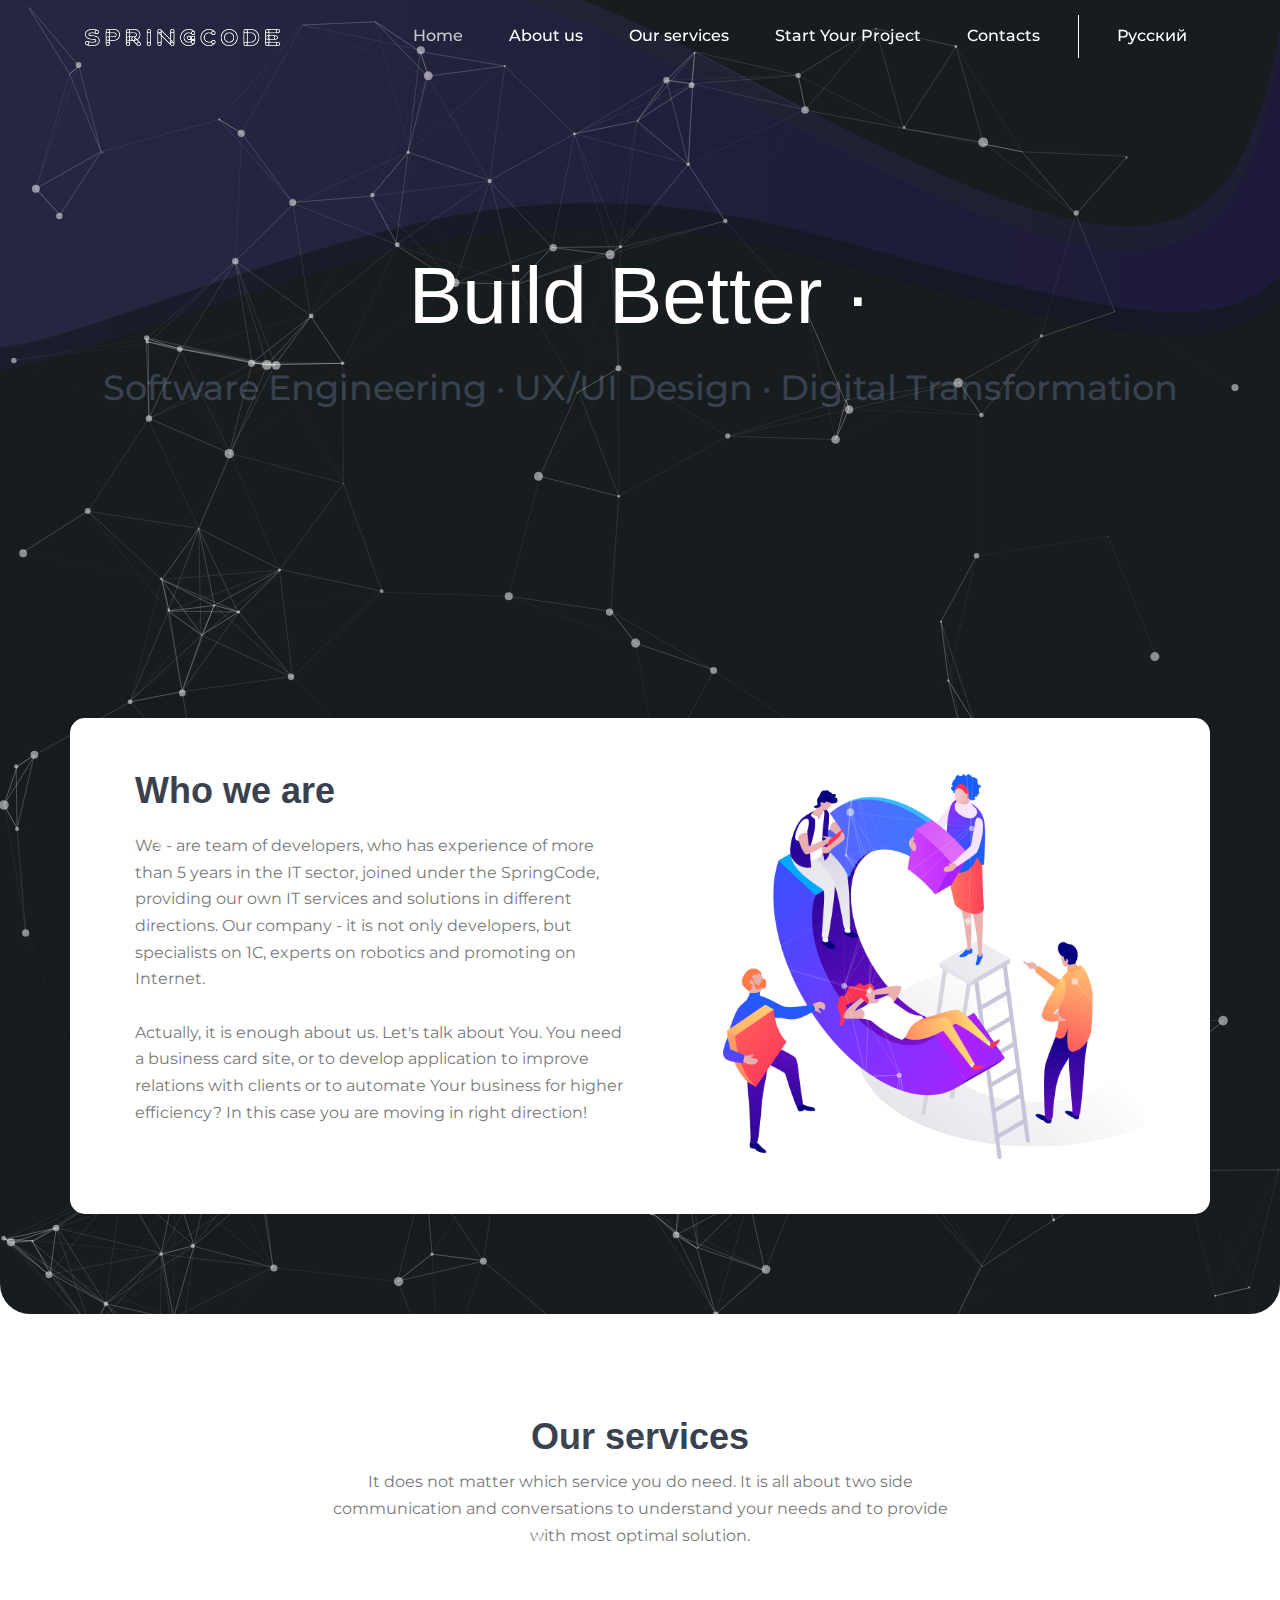
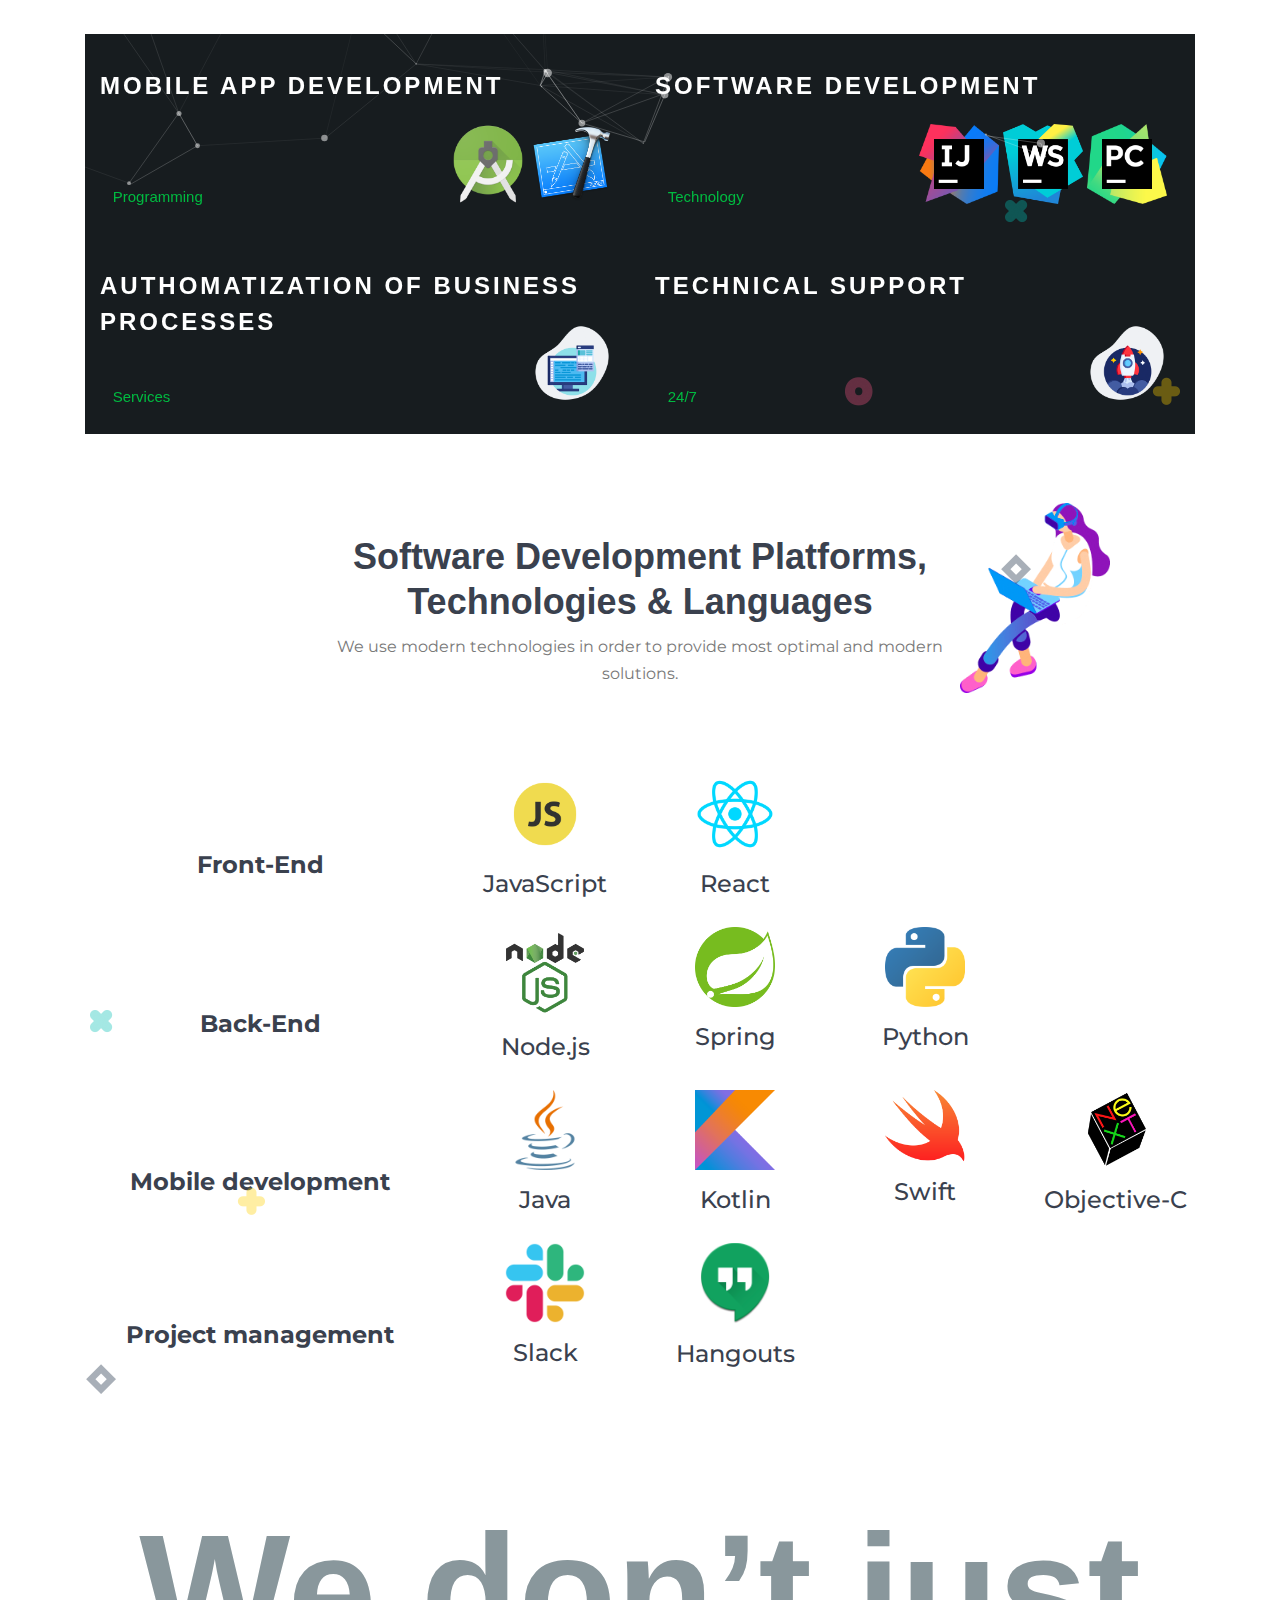
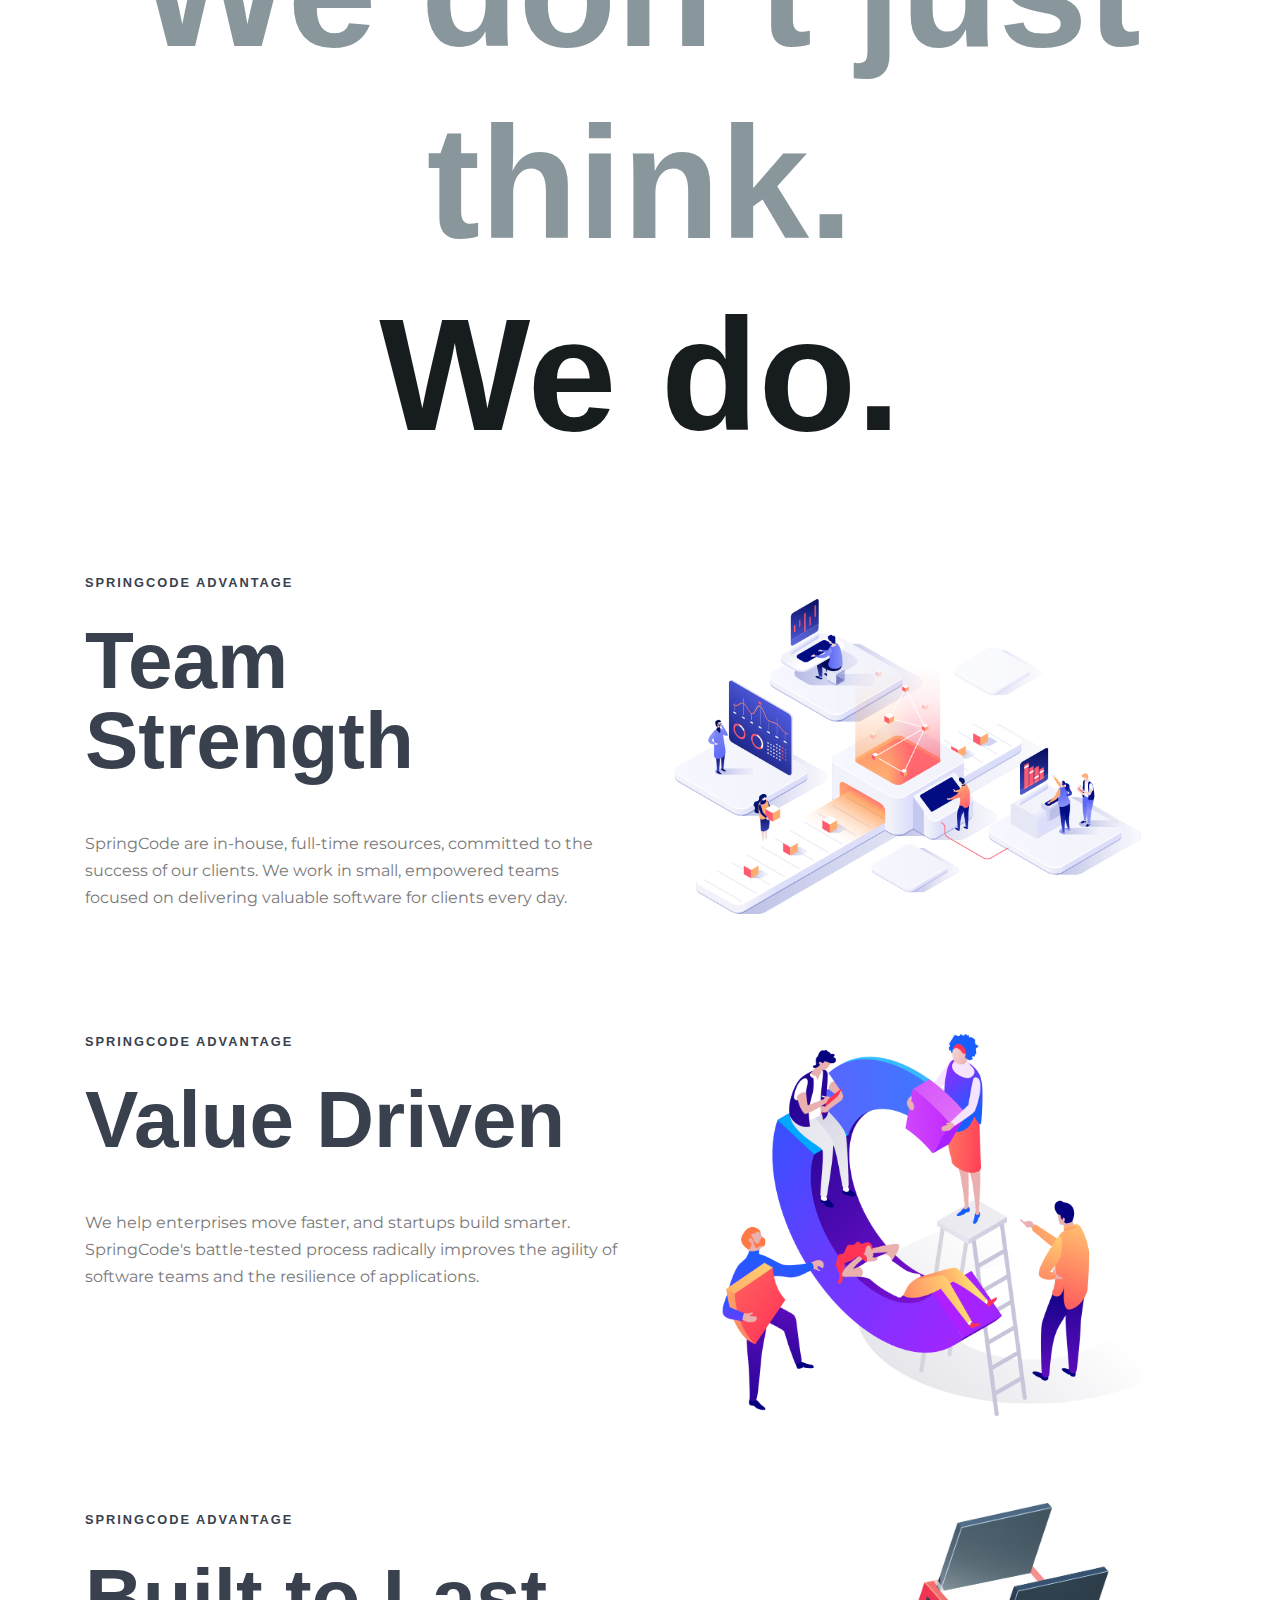
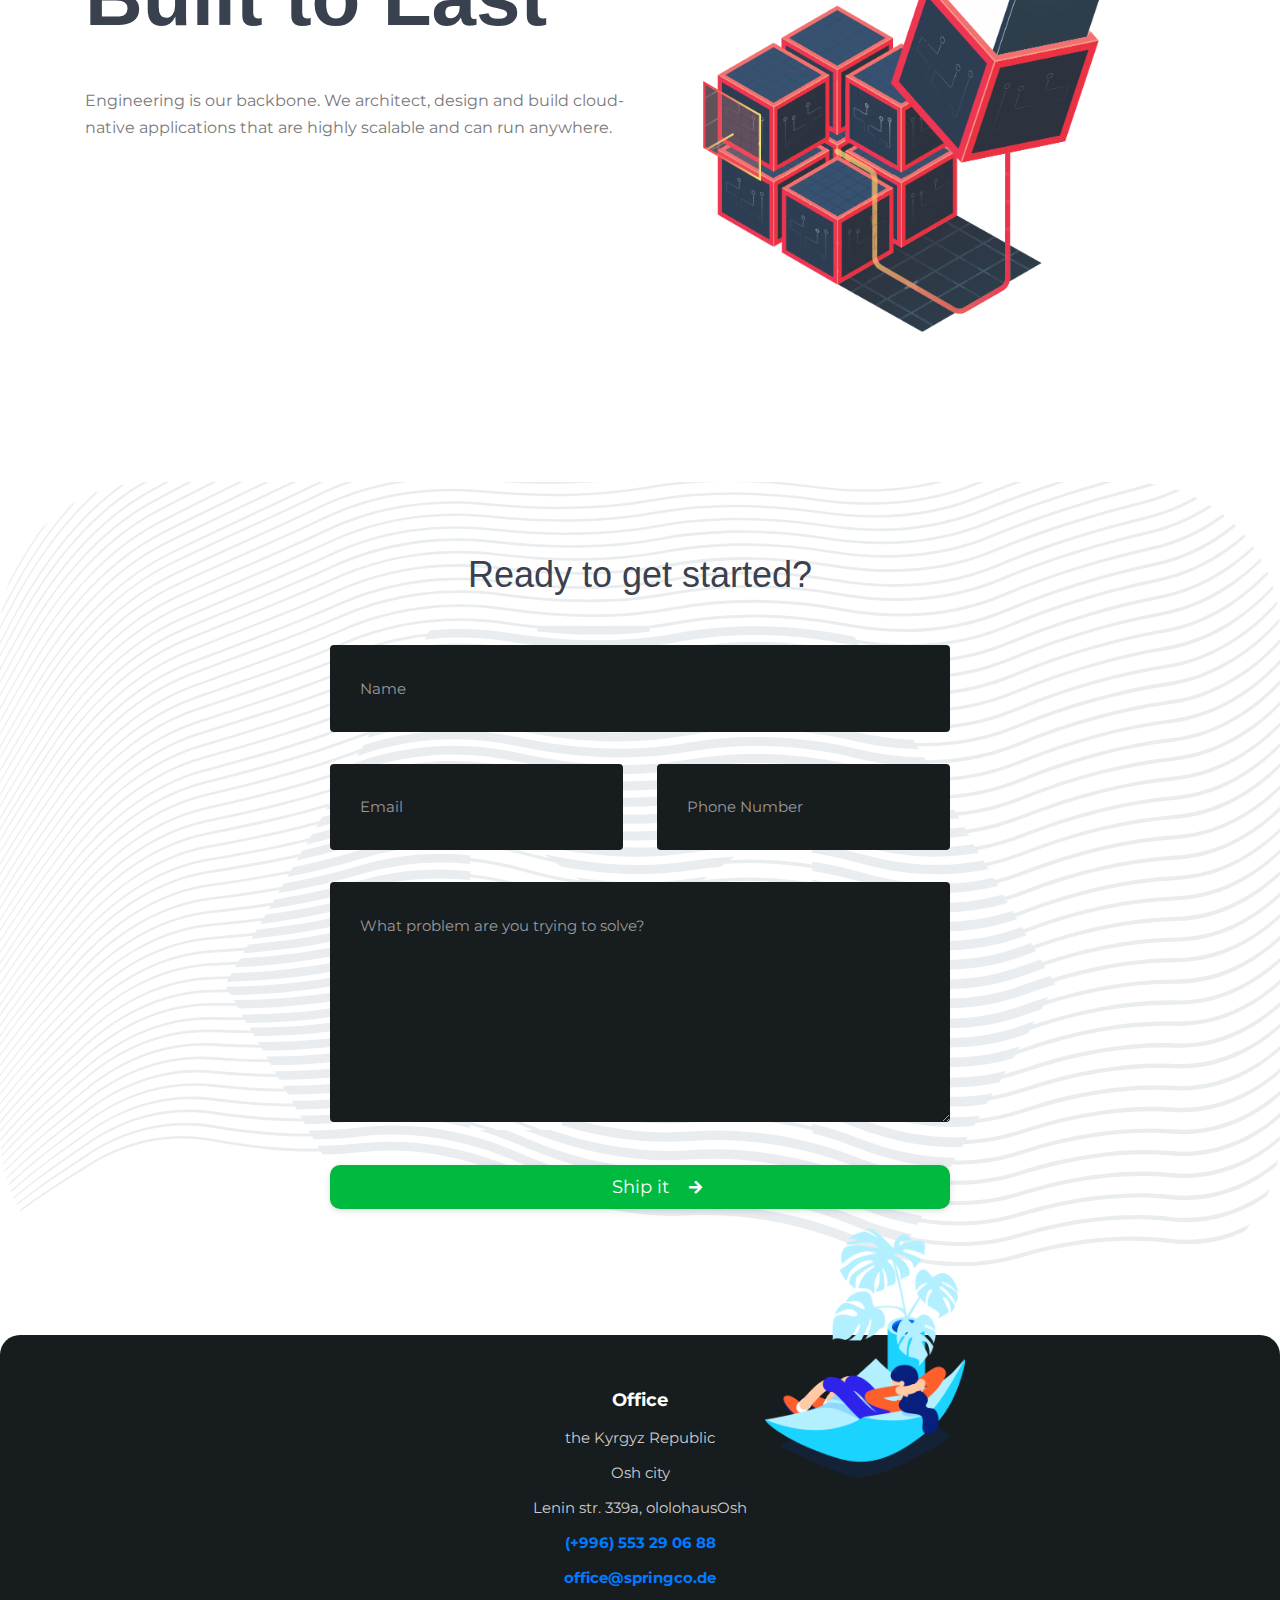
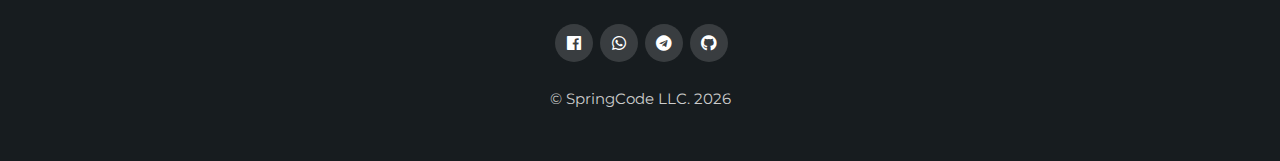
==== commit 6a544c1c: "bug fixes" ====
--- a/index.html
+++ b/index.html
@@ -4,7 +4,7 @@
   <meta charset="UTF-8">
   <meta name="viewport" content="width=device-width, initial-scale=1.0">
   <meta http-equiv="X-UA-Compatible" content="ie=edge">
-  <title>SpringCode - Software Development</title>
+  <title>SpringCode - Software Development Company</title>
 
   <link rel="shortcut icon" href="img/favi.ico" type="image/png">
   <link rel="stylesheet" href="vendors/bootstrap/bootstrap.min.css">
@@ -42,9 +42,10 @@
               <li class="nav-item active"><a class="nav-link" onclick="slowScroll('#s0')">Home</a></li>
               <li class="nav-item"><a class="nav-link" onclick="slowScroll('#s1')">About us</a></li>
               <li class="nav-item"><a class="nav-link" onclick="slowScroll('#s2')">Our services</a></li>
+              <li class="nav-item"><a class="nav-link" onclick="slowScroll('#s3')">Start Your Project</a></li>
               <li class="nav-item"><a class="nav-link" onclick="slowScroll('#s4')">Contacts</a></li>
               <li class="nav-item contacts"></li>
-              <li class="nav-item rus"><a class="nav-link" href="ru/index.html">Русский</a></li>
+              <li class="nav-item rus"><a class="nav-link" href="#">Русский</a></li>
             </ul>
           </div>
         </div>
@@ -107,7 +108,7 @@
             <div class="about__content">
 
               <h2 style="font-family:Altis-Bold,-apple-system,BlinkMacSystemFont,Segoe UI, Roboto,Oxygen,Ubuntu,Cantarell,Fira Sans,Droid Sans,Helvetica Neue, sans-serif;">Who we are</h2>
-              <p>We - are team of developers, who has experience of more than 5 years in the IT sector, joined under the SpringCode, providing our own IT services and solutions in different directions. Our company - it is not only developers, but specialists on 1C, experts on robotics and promoting on Internet.
+              <p class="section-intro__subtitle">We - are team of developers, who has experience of more than 5 years in the IT sector, joined under the SpringCode, providing our own IT services and solutions in different directions. Our company - it is not only developers, but specialists on 1C, experts on robotics and promoting on Internet.
               <br><br>
 				Actually, it is enough about us. Let's talk about You. You need a business card site, or to develop application to improve relations with clients or to automate Your business for higher efficiency? In this case you are moving in right direction!</p>
 
@@ -141,8 +142,9 @@
 
         <div class="container">
           <div class="row service">
-            <div class="col-md-6 service-block shrink-on-hover service-img1">
+            <div class="col-md-6 service-block shrink-on-hover service-img1" >
               <div class="content">
+                <p>Programming</p>
                 <h2>Mobile App Development</h2>
                 <div class="content-img">
                   <img src="img/android.png" alt="">
@@ -152,6 +154,7 @@
             </div>
             <div class="col-md-6 service-block shrink-on-hover service-img2">
               <div class="content">
+                <p>Technology</p>
                 <h2>Software Development</h2>
                 <div class="content-img">
                   <img src="img/idea.png" alt="">
@@ -162,6 +165,7 @@
             </div>
             <div class="col-md-6 service-block shrink-on-hover service-img3">
               <div class="content">
+                <p>Services</p>
                 <h2>Authomatization of business processes</h2>
                 <div class="content-img">
                   <img src="img/service-1.png" alt="">
@@ -170,6 +174,7 @@
             </div>
             <div class="col-md-6 service-block shrink-on-hover service-img4">
               <div class="content">
+                <p>24/7</p>
                 <h2>Technical support</h2>
                 <div class="content-img">
                   <img src="img/service-3.png" alt="">
@@ -240,6 +245,12 @@
           <p class="section-intro__subtitle">We use modern technologies in order to provide most optimal and modern solutions.</p>
         </div>
 
+        <div class="row">
+          <div class="col-sm-12 col-md-12 soft-img">
+            <img src="img/side-img.png" alt="">
+          </div>
+        </div>
+
 
         <div class="row offer-single-wrapper">
 
@@ -268,15 +279,7 @@
 			</div>
 		  </div>
 
-		  <div class="col-lg-2 col-md-6 offer-single">
-			<div class="text-center">
-			  <span class="offer-single__icon">
-				<img src="img/icons/Vue_JS_Tutorial_For_Beginners.png" alt="" width="80">
-			  </span>
-			  <h4>Vue</h4>
-
-			</div>
-		  </div>
+		  
 
 
 
@@ -385,26 +388,6 @@
 		  <div class="col-lg-2 col-md-6 offer-single">
 			<div class="text-center">
 			  <span class="offer-single__icon">
-				<img src="img/asana-logo-logo-png-transparent.png" alt="" width="90">
-			  </span>
-			  <h4>Asana</h4>
-
-			</div>
-		  </div>
-
-		  <div class="col-lg-2 col-md-6 offer-single">
-			<div class="text-center">
-			  <span class="offer-single__icon">
-				<img src="img/icons/zoom.png" alt="" width="80">
-			  </span>
-			  <h4>Zoom</h4>
-
-			</div>
-		  </div>
-
-		  <div class="col-lg-2 col-md-6 offer-single">
-			<div class="text-center">
-			  <span class="offer-single__icon">
 				<img src="img/icons/slack.png" alt="" width="80">
 			  </span>
 			  <h4>Slack</h4>
@@ -415,9 +398,9 @@
 		  <div class="col-lg-2 col-md-6 offer-single">
 			<div class="text-center">
 			  <span class="offer-single__icon">
-				<img src="img/icons/skype_jMNa5Tb.png" alt="" width="80">
-			  </span>
-			  <h4>Skype</h4>
+				<img src="img/hangouts.png" alt="" width="70">
+			  </span>
+			  <h4>Hangouts</h4>
 
 			</div>
 		  </div>
@@ -442,45 +425,167 @@
 -->
       </div>
     </section>
-    <section class="section-margin section-contacts-bg">
+
+
+    <!-- <section class="section-margin section-service" rel='m_PageScroll2id' id="s2">
+      <div class="container">
+        <div class="section-intro pb-85px text-center">
+          <h2 class="section-intro__title" style="font-family:Altis-Bold,-apple-system,BlinkMacSystemFont,Segoe UI, Roboto,Oxygen,Ubuntu,Cantarell,Fira Sans,Droid Sans,Helvetica Neue, sans-serif;">SpringCode Advantage</h2>
+          <p class="section-intro__subtitle">SpringCode are in-house, full-time resources, committed to the success of our clients. We work in small, empowered teams focused on delivering valuable software for clients every day.</p>
+        </div>
+
+        <div class="container">
+          <div class="row service">
+            <div class="col-md-4 service-block shrink-on-hover adv-img1" >
+              <div class="content">
+                <h2>Team Strength</h2>
+              </div>
+            </div>
+            <div class="col-md-4 service-block shrink-on-hover adv-img2">
+              <div class="content">
+                <h2>Value Driven</h2>
+              </div>
+            </div>
+            <div class="col-md-4 service-block shrink-on-hover adv-img3">
+              <div class="content">
+                <h2>Built to Last</h2>
+              </div>
+            </div>
+          </div>
+        </div>
+      </div>
+    </section> -->
+
+    <section class="mb-5">
+      <div class="container">
+  		<div class="row text-center justify-content-center">
+
+        <div class="col-lg-12 pt-5">
+    			<div class="info">
+    			  <h1>We don’t just think. <br>
+              <span>We do.</span></h1>
+    			</div>
+  		  </div>
+  		  <!-- <div class="col-lg-5 home-bg">
+  		  </div> -->
+  		</div>
+  	  </div>
+    </section>
+
+    <section>
+      <div class="container">
+    		<div class="row mb-5">
+
+          <div class="col-lg-6 pt-5">
+      			<div class="adv-info">
+      			  <h3>SPRINGCODE ADVANTAGE</h3>
+              <h2>Team Strength</h2>
+              <div>
+                <p>SpringCode are in-house, full-time resources, committed to the success of our clients. We work in small, empowered teams focused on delivering valuable software for clients every day.</p>
+              </div>
+      			</div>
+    		  </div>
+
+          <div class="col-lg-6 pt-5">
+      			<div class="adv-img">
+      			  <img src="img/moment.png" alt="">
+      			</div>
+    		  </div>
+    		  <!-- <div class="col-lg-5 home-bg">
+    		  </div> -->
+    		</div>
+
+        <div class="row mb-5">
+
+          <div class="col-lg-6 pt-5">
+      			<div class="adv-info">
+      			  <h3>SPRINGCODE ADVANTAGE</h3>
+              <h2>Value Driven</h2>
+              <div>
+                <p>We help enterprises move faster, and startups build smarter. SpringCode's battle-tested process radically improves the agility of software teams and the resilience of applications.</p>
+              </div>
+      			</div>
+    		  </div>
+
+          <div class="col-lg-6 pt-5">
+      			<div class="adv-img">
+      			  <img src="img/image-1.png" alt="">
+      			</div>
+    		  </div>
+    		  <!-- <div class="col-lg-5 home-bg">
+    		  </div> -->
+    		</div>
+
+        <div class="row mb-5">
+
+          <div class="col-lg-6 pt-5">
+      			<div class="adv-info">
+      			  <h3>SPRINGCODE ADVANTAGE</h3>
+              <h2>Built to Last</h2>
+              <div>
+                <p>Engineering is our backbone. We architect, design and build cloud-native applications that are highly scalable and can run anywhere.</p>
+              </div>
+      			</div>
+    		  </div>
+
+          <div class="col-lg-6 pt-5">
+      			<div class="adv-img">
+      			  <img style="position:relative; top: -100px;" class="pl-5 mt-5" src="img/384.png" alt="">
+      			</div>
+    		  </div>
+    		  <!-- <div class="col-lg-5 home-bg">
+    		  </div> -->
+    		</div>
+  	  </div>
+    </section>
+
+
+
+    <section class="section-margin section-contacts-bg" id="s3">
       <div class="container section-contacts">
-
-      	<div class="row input-container">
-          <div class="col-xs-12 col-sm-12 text-center">
-            <h2 style="color: #3a414e; margin-bottom: 2rem;">Ready to get started?</h2>
-          </div>
+        <form action="https://formspree.io/karimovaakylai@gmail.com" method="POST">
+      	  <div class="row input-container">
+            <div class="col-xs-12 col-sm-12 text-center">
+              <h2 style="color: #3a414e; margin-bottom: 2rem;">Ready to get started?</h2>
+            </div>
 
       			<div class="col-xs-12 col-sm-12">
       				<div class="styled-input wide">
-      					<input type="text" required />
+      					<input type="text" name="name" class="name" required />
       					<label>Name</label>
       				</div>
       			</div>
       			<div class="col-md-6 col-sm-12">
       				<div class="styled-input">
-      					<input type="text" required />
+      					<input type="text" name="email" class="email" required />
       					<label>Email</label>
       				</div>
       			</div>
       			<div class="col-md-6 col-sm-12">
       				<div class="styled-input" style="float:right;">
-      					<input type="text" required />
+      					<input type="text" name="phone" class="phone" required />
       					<label>Phone Number</label>
       				</div>
       			</div>
       			<div class="col-xs-12 col-sm-12">
       				<div class="styled-input wide">
-      					<textarea required></textarea>
-      					<label>Message</label>
+      					<textarea class="message" name="message" required></textarea>
+      					<label>What problem are you trying to solve?</label>
       				</div>
       			</div>
 
             <div class="status col-12"></div>
-      			<div class="col-xs-12 col-sm-12">
-      				<div class="btn-lrg submit-btn">Ship it  <i style="padding-left: 10px" class="fas fa-arrow-right"></i></div>
-      			</div>
-      	</div>
+      			<div class="col-xs-12 col-sm-12" style="display:inline-flex; align-items:center; position:relative">
+      				<input type="submit" class="btn-lrg submit-btn" name="" value="Ship it"><i style="padding-left: 10px; position:absolute; left: 56%;color:#fff;" class="fas fa-arrow-right"></i>
+      			</div>
+
+            <div class="col-sm-12 col-md-12 relax-img">
+              <img src="img/form-icon.png" alt="">
+            </div>
+      	  </div>
+        </form>
       </div>
+
     </section>
 
 
@@ -515,7 +620,7 @@
 				</div>
 
 				<p class="footer-text m-0 col-lg-12 col-md-12"><!-- Link back to Colorlib can't be removed. Template is licensed under CC BY 3.0. -->
- &copy; SpringCode LLC. <script>document.write(new Date().getFullYear());</script> All rights reserved
+ &copy; SpringCode LLC. <script>document.write(new Date().getFullYear());</script>
 
 			</div>
 
@@ -524,6 +629,8 @@
   <!-- ================ End footer Area ================= -->
 
 
+  <script src="js/jquery.min.js"></script>
+  <script src="js/validation.js"></script>
   <script src="js/swiper.min.js"></script>
   <script src="vendors/jquery/jquery-3.2.1.min.js"></script>
   <script src="vendors/bootstrap/bootstrap.bundle.min.js"></script>
@@ -534,7 +641,7 @@
   <script src="js/particles.js"></script>
   <script src="js/app.js"></script>
   <script src="js/script.js"></script>
-  <!-- <script src="//code.tidio.co/vhetq9qu7lilm0f1m3fzfir0naycjo5f.js"></script> -->
+  <script src="//code.tidio.co/vhetq9qu7lilm0f1m3fzfir0naycjo5f.js"></script>
   <script src="js/file.js"></script>
 
   <script>
--- a/css/style.css
+++ b/css/style.css
@@ -458,6 +458,14 @@
 	transition: all ease 0.5s;
 }
 
+.service-block p{
+  position: absolute;
+	top: 75%;
+  left: 5%;
+  color: rgb(0, 186, 64);
+  font-family:Altis-Bold,-apple-system,BlinkMacSystemFont,Segoe UI, Roboto,Oxygen,Ubuntu,Cantarell,Fira Sans,Droid Sans,Helvetica Neue, sans-serif;
+}
+
 .service-block:hover{
 	cursor: pointer;
 }
@@ -475,8 +483,8 @@
   transition-property: transform;
 }
 .shrink-on-hover:hover, .shrink-on-hover:focus, .shrink-on-hover:active {
-  -webkit-transform: scale(0.9);
-  transform: scale(0.9);
+  -webkit-transform: scale(0.97);
+  transform: scale(0.97);
 }
 
 @keyframes rotateme {
@@ -567,6 +575,44 @@
     -o-animation-timing-function: linear;
 }
 
+.section-adv:before{
+    animation-name: rotateme;
+    animation-duration: 24s;
+    animation-iteration-count: infinite;
+    animation-timing-function: linear;
+
+	-webkit-animation-name: rotateme;
+    -webkit-animation-duration: 24s;
+    -webkit-animation-iteration-count: infinite;
+    -webkit-animation-timing-function: linear;
+
+	-moz-animation-name: rotateme;
+    -moz-animation-duration: 24s;
+    -moz-animation-iteration-count: infinite;
+    -moz-animation-timing-function: linear;
+
+	-ms-animation-name: rotateme;
+    -ms-animation-duration: 24s;
+    -ms-animation-iteration-count: infinite;
+    -ms-animation-timing-function: linear;
+
+	-o-animation-name: rotateme;
+    -o-animation-duration: 24s;
+    -o-animation-iteration-count: infinite;
+    -o-animation-timing-function: linear;
+}
+
+.section-adv:before{
+		position: absolute;
+    content: '';
+    left: -70px;
+    top: 390vh;
+    width: 335px;
+    height: 384px;
+    display: inline-block;
+    background: url(../img/icon-1.png) no-repeat;
+		z-index: 99;
+}
 
 .section-dev:before{
 		position: absolute;
@@ -617,7 +663,7 @@
 	color: #fff;
 	font-size: 1.5rem;
 	position: absolute;
-	top: 15%;
+	top: 17%;
 	font-weight: 700;
 	font-family:Altis-Bold,-apple-system,BlinkMacSystemFont,Segoe UI, Roboto,Oxygen,Ubuntu,Cantarell,Fira Sans,Droid Sans,Helvetica Neue, sans-serif;
 }
@@ -1543,7 +1589,7 @@
 }
 
 .section-intro__subtitle {
-	font-size: 15px;
+	font-size: 1rem;
 	color: #797979;
 	margin-bottom: 0
 }
@@ -1875,6 +1921,32 @@
 		margin: 0 10px;
 		padding: 20px;
 	}
+
+	.section-contacts-bg{
+		border-radius: 100px;
+	}
+}
+
+.relax-img{
+	position: relative;
+}
+
+.soft-img{
+	position: relative;
+}
+
+.soft-img img{
+	position: absolute;
+	right: 100px;
+	top: -270px;
+	width: 150px;
+}
+
+.relax-img img{
+	position: absolute;
+	right: 0;
+	top: 20px;
+	width: 200px;
 }
 
 .our_major_cause .card {
@@ -1888,12 +1960,140 @@
 	.our_major_cause .card .card-body {
 		padding: 5px
 	}
+
+	.relax-img img{
+		width: 120px;
+		right: 20px;
+		top: 40px;
+	}
+
+	.soft-img img{
+		right: 20px;
+		width: 80px;
+		top: -30px;
+	}
+}
+
+@media (max-width: 768px) {
+	.soft-img img{
+		right: 20px;
+		width: 100px;
+		top: -60px;
+	}
+}
+
+@media (max-width: 1024px) {
+	.soft-img img{
+		right: 40px;
+		width: 150px;
+		top: -240px;
+	}
+}
+
+@media (max-width: 992px) {
+	.soft-img img{
+		right: 0px;
+		width: 120px;
+		top: -100px;
+	}
+}
+
+@media (max-width: 375px) {
+	.soft-img img{
+		right: 10px;
+		width: 80px;
+		top: -20px;
+	}
+}
+
+
+.status{
+	border: 1px solid red;
+	display: none;
 }
 
 .our_major_cause .card figure {
 	overflow: hidden;
 	margin: 0
 }
+
+.adv-img1{
+	background: url('../img/cloud-native.jpg') no-repeat center/cover;
+	transition: all ease 0.7s;
+}
+
+.adv-img2{
+	background: url('../img/pm-diagram.jpg') no-repeat center/cover;
+}
+
+.adv-img3{
+	background: url('../img/technology.webp') no-repeat center/cover;
+}
+
+.info h1{
+	color:rgb(137, 151, 156);
+	font-size: 10rem;
+	font-weight: 700;
+	font-family:Altis-Bold,-apple-system,BlinkMacSystemFont,Segoe UI, Roboto,Oxygen,Ubuntu,Cantarell,Fira Sans,Droid Sans,Helvetica Neue, sans-serif;
+}
+
+.info span{
+	color:#171c1f;
+}
+
+@media screen and (max-width: 768px){
+	.info h1{
+		font-size: 8rem;
+	}
+}
+
+@media screen and (max-width: 400px){
+	.info h1{
+		font-size: 6rem;
+	}
+}
+
+.adv-info h3{
+	font-size: 0.8rem;
+	margin-bottom: 30px;
+  letter-spacing: 2px;
+	font-family:Altis-Bold,-apple-system,BlinkMacSystemFont,Segoe UI, Roboto,Oxygen,Ubuntu,Cantarell,Fira Sans,Droid Sans,Helvetica Neue, sans-serif;
+}
+
+.adv-info h2{
+	margin-bottom: 50px;
+	font-size: 5rem;
+	line-height: 1;
+	font-weight: 700;
+	font-family:Altis-Bold,-apple-system,BlinkMacSystemFont,Segoe UI, Roboto,Oxygen,Ubuntu,Cantarell,Fira Sans,Droid Sans,Helvetica Neue, sans-serif;
+}
+
+@media screen and (max-width: 500px){
+	.adv-info h2{
+		font-size: 3rem;
+		}
+}
+
+.adv-info p{
+	font-size: 1rem;
+	font-family:'Montserrat', sans-serif;
+}
+
+.adv-info div{
+	width: 100%;
+}
+
+.adv-img img{
+	width: 90%;
+}
+
+.green{
+	color: rgb(0, 186, 64);
+}
+
+
+
+
 
 .our_major_cause .card figure img {
 	-webkit-transition: all 0.3s ease 0s;
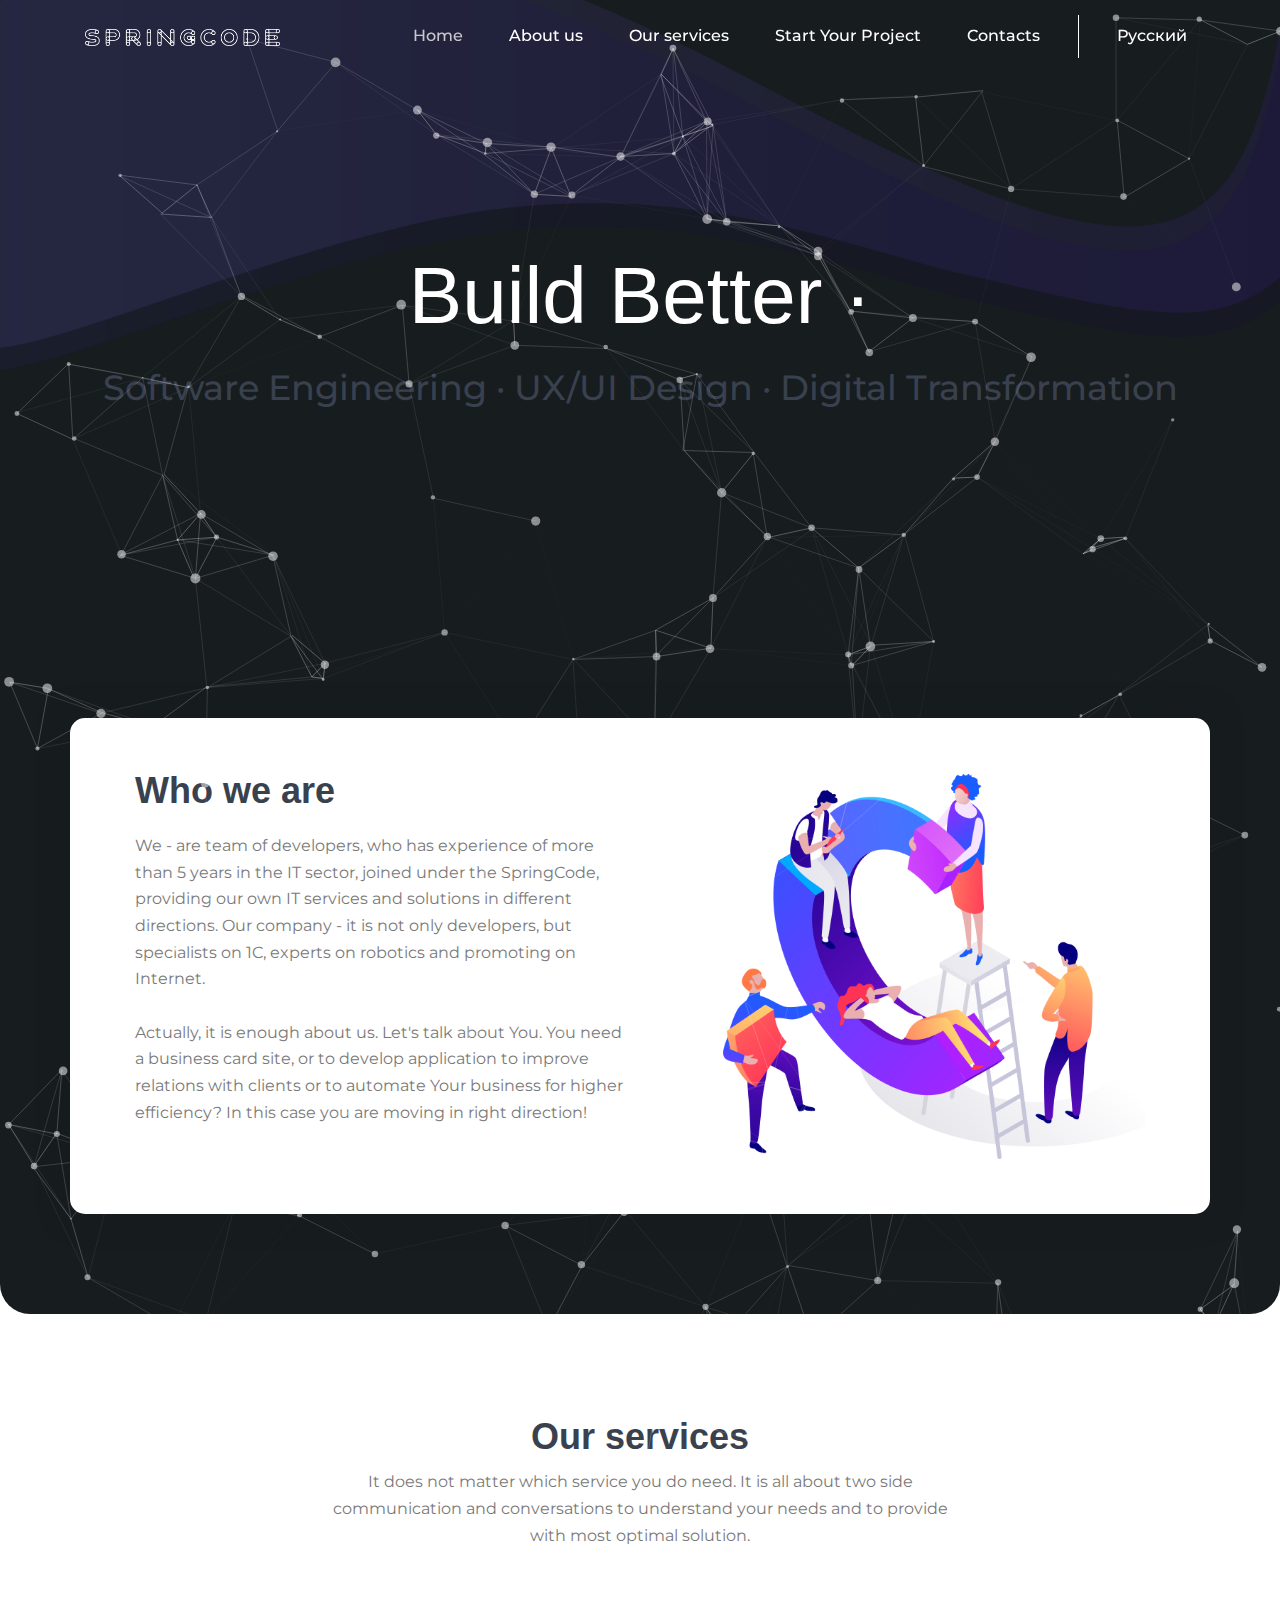
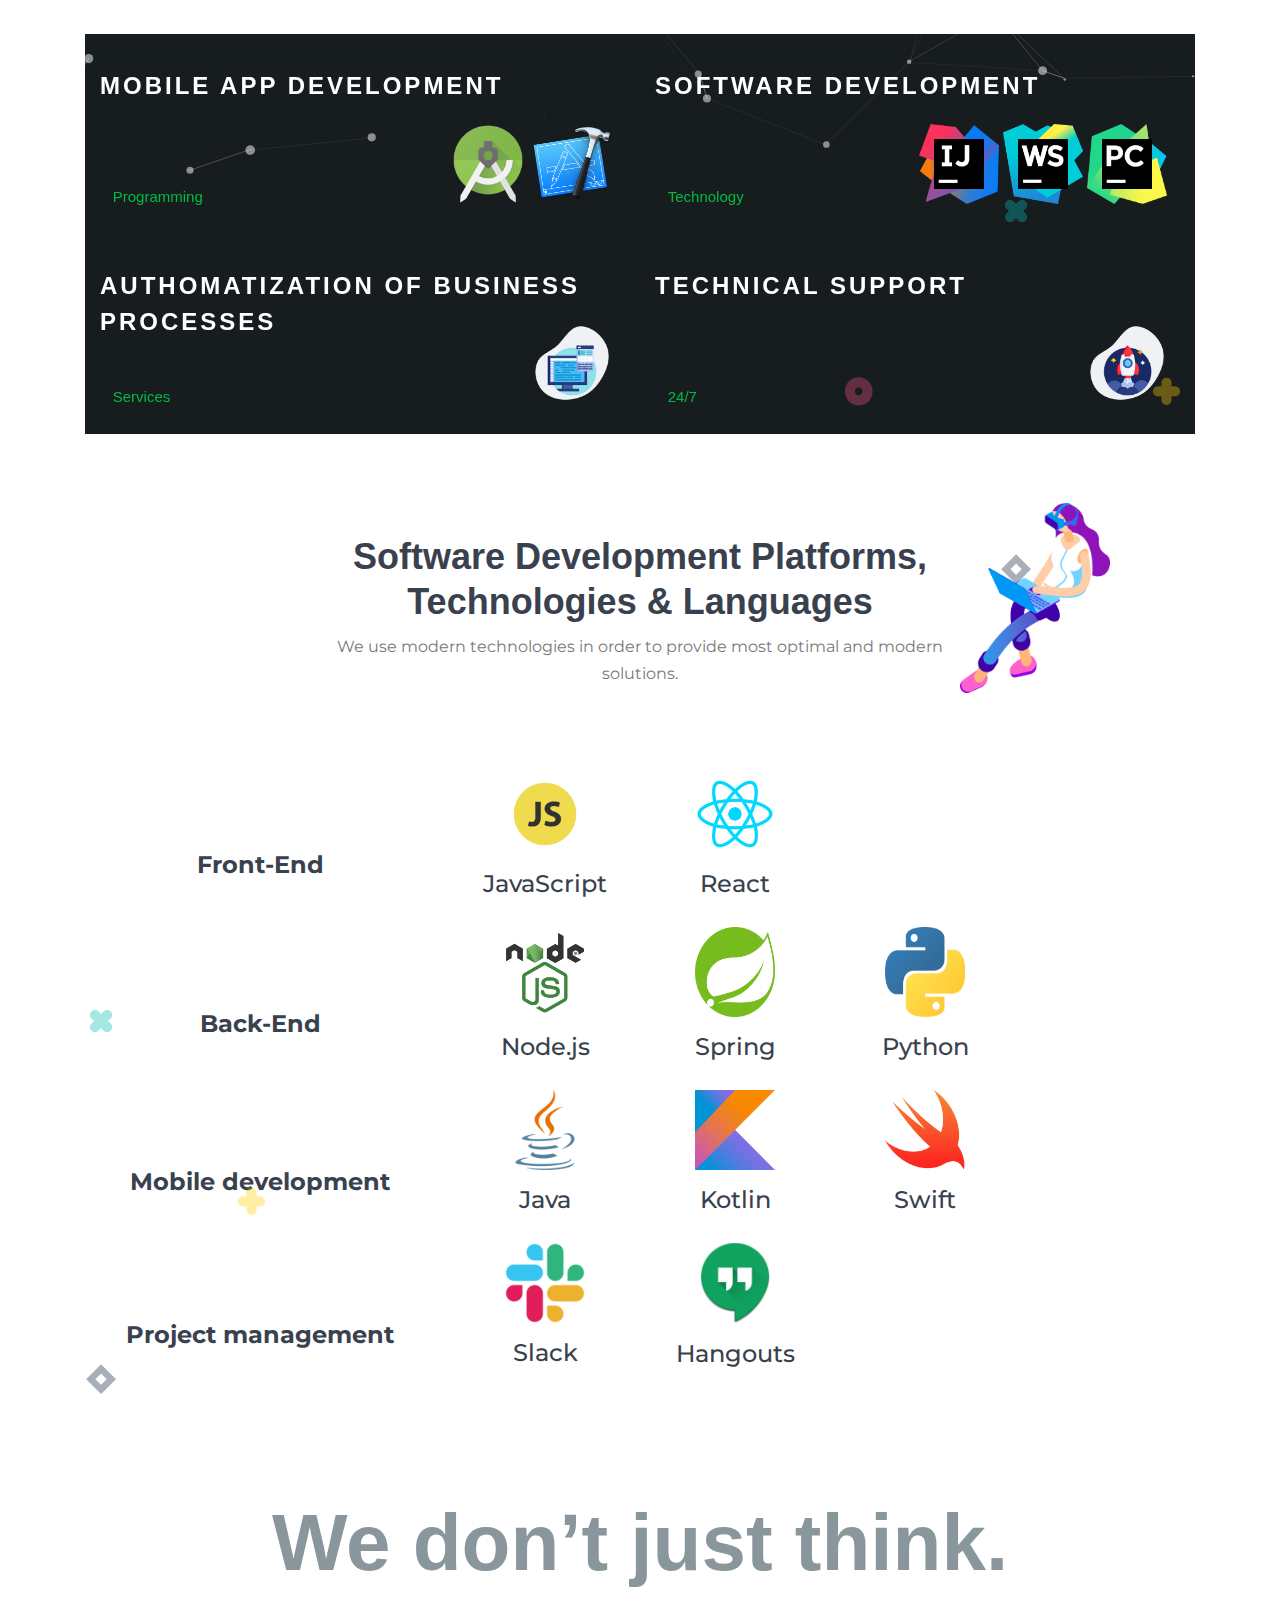
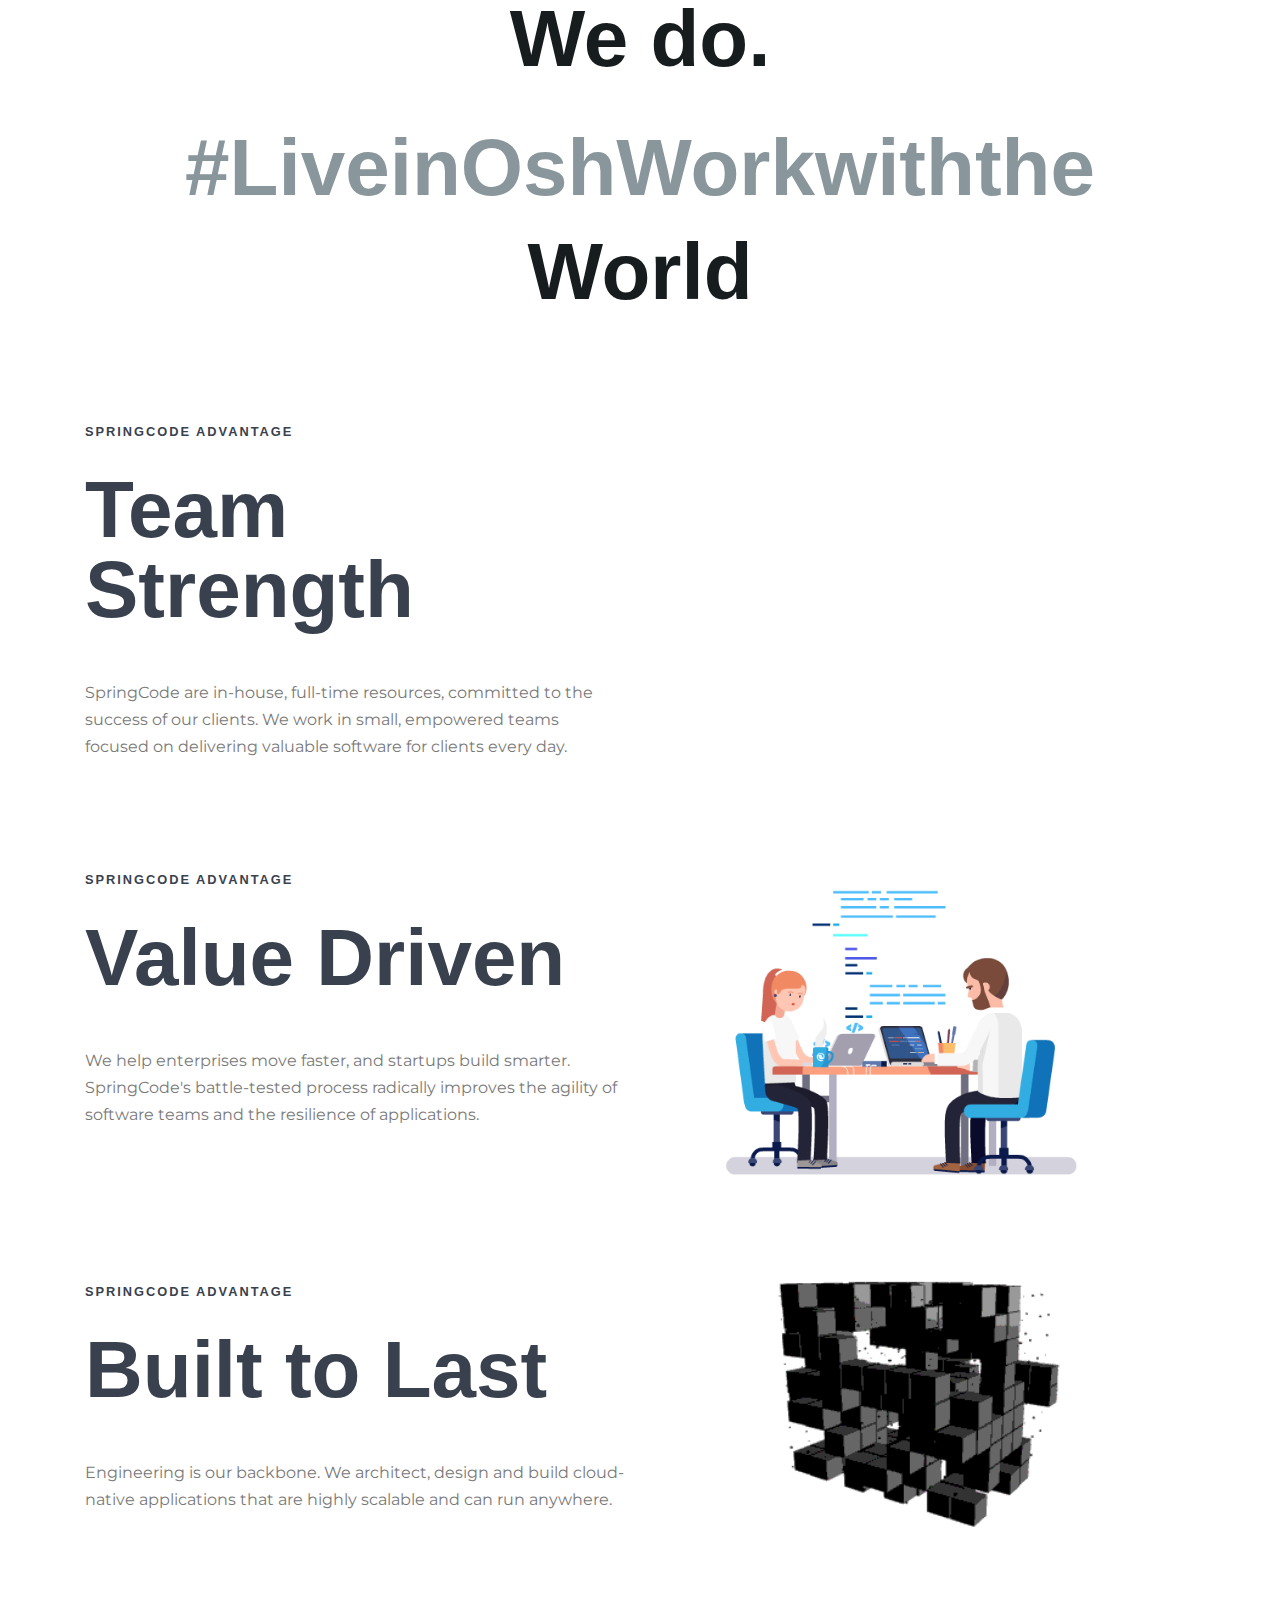
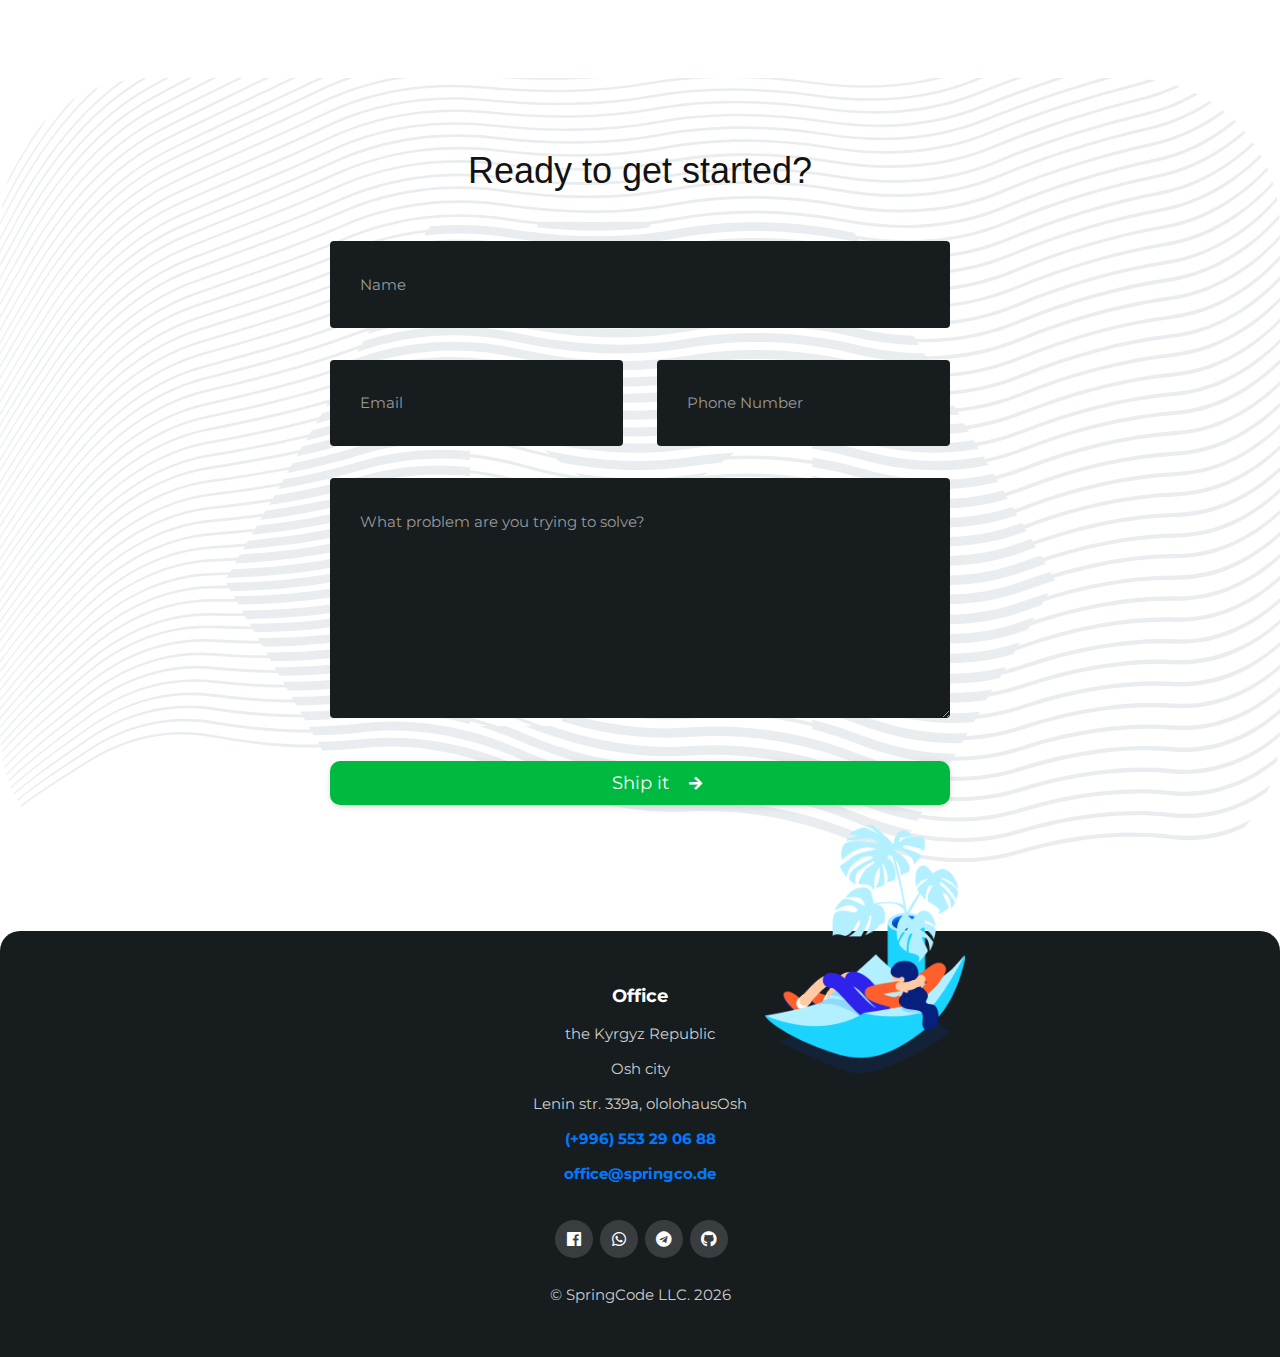
==== commit a069bbd0: "urmat commit" ====
--- a/index.html
+++ b/index.html
@@ -45,7 +45,7 @@
               <li class="nav-item"><a class="nav-link" onclick="slowScroll('#s3')">Start Your Project</a></li>
               <li class="nav-item"><a class="nav-link" onclick="slowScroll('#s4')">Contacts</a></li>
               <li class="nav-item contacts"></li>
-              <li class="nav-item rus"><a class="nav-link" href="#">Русский</a></li>
+              <li class="nav-item rus"><a class="nav-link" href="ru/index.html">Русский</a></li>
             </ul>
           </div>
         </div>
@@ -142,7 +142,83 @@
 
         <div class="container">
           <div class="row service">
-            <div class="col-md-6 service-block shrink-on-hover service-img1" >
+              <div class="modal fade" id="modal-window1" tabindex="-1" role="dialog" aria-labelledby="exampleModalCenterTitle" aria-hidden="true">
+                <div class="modal-dialog modal-dialog-centered" role="document">
+                  <div class="modal-content">
+                    <div class="modal-header">
+                      <h5>MOBILE APP DEVELOPMENT</h5>
+                      <button type="button" class="close" data-dismiss="modal" aria-label="Close">
+                        <span aria-hidden="true">&times;</span>
+                      </button>
+                    </div>
+                    <div class="modal-body">
+                        <div class="modal-body-img" id="modal1">
+                          <img src="img/android.png" alt="">
+                          <img src="img/xcode.png" alt="">
+                        </div>
+                      <p class="text-center">We provide professional services on development of mobile applications - from small business apps to applications for entertainment and recreation.</p>
+                    </div>
+                  </div>
+                </div>
+              </div>
+              <div class="modal fade modal-window2" id="modal-window2" tabindex="-1" role="dialog" aria-labelledby="exampleModalCenterTitle" aria-hidden="true">
+                <div class="modal-dialog modal-dialog-centered" role="document">
+                  <div class="modal-content">
+                    <div class="modal-header">
+                      <h5>SOFTWARE DEVELOPMENT</h5>
+                      <button type="button" class="close" data-dismiss="modal" aria-label="Close">
+                        <span aria-hidden="true">&times;</span>
+                      </button>
+                    </div>
+                    <div class="modal-body">
+                        <div class="modal-body-img" id="modal2">
+                          <img src="img/idea.png" alt="">
+                          <img src="img/web.png" alt="">
+                          <img src="img/py.png" alt="">
+                        </div>
+                      <p class="text-center">We are ready to provide professional development of web-sites of any level - from very simple business card sites to develop very complicated unique projects.</p>
+                    </div>
+                  </div>
+                </div>
+              </div>
+              <div class="modal fade" id="modal-window3" tabindex="-1" role="dialog" aria-labelledby="exampleModalCenterTitle" aria-hidden="true">
+                <div class="modal-dialog modal-dialog-centered" role="document">
+                  <div class="modal-content">
+                    <div class="modal-header">
+                      <h5>AUTHOMATIZATION OF BUSINESS PROCESSES</h5>
+                      <button type="button" class="close" data-dismiss="modal" aria-label="Close">
+                        <span aria-hidden="true">&times;</span>
+                      </button>
+                    </div>
+                    <div class="modal-body">
+                        <div class="modal-body-img" id="modal3">
+                          <img src="img/service-1.png" alt="">
+                          <img src="img/service-2.png" alt="">
+                        </div>
+                      <p class="text-center">Business automatization - it is the way for efficiency. To create effective management in the company it is only possible through the rethought documentary management, corporate content, tasks and business processes integrating special designed programs.</p>
+                    </div>
+                  </div>
+                </div>
+              </div>
+                <div class="modal fade" id="modal-window4" tabindex="-1" role="dialog" aria-labelledby="exampleModalCenterTitle" aria-hidden="true">
+                  <div class="modal-dialog modal-dialog-centered" role="document">
+                    <div class="modal-content">
+                      <div class="modal-header">
+                        <h5>TECHNICAL SUPPORT</h5>
+                        <button type="button" class="close" data-dismiss="modal" aria-label="Close">
+                          <span aria-hidden="true">&times;</span>
+                        </button>
+                      </div>
+                      <div class="modal-body">
+                          <div class="modal-body-img" id="modal4">
+                            <img src="img/service-3.png" alt="">
+                          </div>
+                        <p class="text-center">Relying your site for the support into our specialists' hands, You get rid of problems, related to information update and to control resources maintenance.</p>
+                      </div>
+                    </div>
+                  </div>
+                </div>
+            <div class="col-md-6 service-block shrink-on-hover service-img1" data-toggle="modal" data-target="#modal-window1">
               <div class="content">
                 <p>Programming</p>
                 <h2>Mobile App Development</h2>
@@ -152,7 +228,7 @@
                 </div>
               </div>
             </div>
-            <div class="col-md-6 service-block shrink-on-hover service-img2">
+            <div class="col-md-6 service-block shrink-on-hover service-img2" data-toggle="modal" data-target="#modal-window2">
               <div class="content">
                 <p>Technology</p>
                 <h2>Software Development</h2>
@@ -163,7 +239,7 @@
                 </div>
               </div>
             </div>
-            <div class="col-md-6 service-block shrink-on-hover service-img3">
+            <div class="col-md-6 service-block shrink-on-hover service-img3" data-toggle="modal" data-target="#modal-window3">
               <div class="content">
                 <p>Services</p>
                 <h2>Authomatization of business processes</h2>
@@ -172,7 +248,7 @@
                 </div>
               </div>
             </div>
-            <div class="col-md-6 service-block shrink-on-hover service-img4">
+            <div class="col-md-6 service-block shrink-on-hover service-img4" data-toggle="modal" data-target="#modal-window4">
               <div class="content">
                 <p>24/7</p>
                 <h2>Technical support</h2>
@@ -279,9 +355,6 @@
 			</div>
 		  </div>
 
-		  
-
-
 
 
 		</div>
@@ -304,7 +377,7 @@
 		  </div>
 
 		  <div class="col-lg-2 col-md-6 offer-single">
-			<div class="text-center">
+			<div class="text-center spring">
 			  <span class="offer-single__icon">
 				<img src="img/spring-3-logo-png-transparent.png" alt="" width="80">
 			  </span>
@@ -314,7 +387,7 @@
 		  </div>
 
 		  <div class="col-lg-2 col-md-6 offer-single">
-			<div class="text-center">
+			<div class="text-center python">
 			  <span class="offer-single__icon">
 				<img src="img/icons/python_mAD6bwr.png" alt="" width="80">
 			  </span>
@@ -356,7 +429,7 @@
 		  </div>
 
 		  <div class="col-lg-2 col-md-6 offer-single">
-			<div class="text-center">
+			<div class="text-center swift">
 			  <span class="offer-single__icon">
 				<img src="img/icons/swift.png" alt="" width="80">
 			  </span>
@@ -364,18 +437,6 @@
 
 			</div>
 		  </div>
-
-		  <div class="col-lg-2 col-md-6 offer-single">
-			<div class="text-center">
-			  <span class="offer-single__icon">
-				<img src="img/icons/Objective_C.png" alt="" width="80">
-			  </span>
-			  <h4>Objective-C</h4>
-
-			</div>
-		  </div>
-
-
 		</div>
 
        <div class="row offer-single-wrapper">
@@ -457,13 +518,16 @@
     </section> -->
 
     <section class="mb-5">
-      <div class="container">
+      <div class="container-fluid">
   		<div class="row text-center justify-content-center">
 
         <div class="col-lg-12 pt-5">
     			<div class="info">
     			  <h1>We don’t just think. <br>
               <span>We do.</span></h1>
+              <br>
+            <h1 id="tag-name">#LiveinOshWorkwiththe<br></h1>
+            <h1><span>World</span></h1>
     			</div>
   		  </div>
   		  <!-- <div class="col-lg-5 home-bg">
@@ -488,7 +552,7 @@
 
           <div class="col-lg-6 pt-5">
       			<div class="adv-img">
-      			  <img src="img/moment.png" alt="">
+      			  <img src="img/team-strength.gif" id="adv-img" alt="">
       			</div>
     		  </div>
     		  <!-- <div class="col-lg-5 home-bg">
@@ -509,7 +573,7 @@
 
           <div class="col-lg-6 pt-5">
       			<div class="adv-img">
-      			  <img src="img/image-1.png" alt="">
+      			  <img src="img/value-driven.gif" alt="">
       			</div>
     		  </div>
     		  <!-- <div class="col-lg-5 home-bg">
@@ -528,9 +592,9 @@
       			</div>
     		  </div>
 
-          <div class="col-lg-6 pt-5">
+          <div class="col-lg-6 pt-5 adv-block">
       			<div class="adv-img">
-      			  <img style="position:relative; top: -100px;" class="pl-5 mt-5" src="img/384.png" alt="">
+      			  <img style="position:relative; top: -100px;" class="pl-5 mt-5" src="img/animation-blocks.gif" alt="">
       			</div>
     		  </div>
     		  <!-- <div class="col-lg-5 home-bg">
@@ -546,7 +610,7 @@
         <form action="https://formspree.io/karimovaakylai@gmail.com" method="POST">
       	  <div class="row input-container">
             <div class="col-xs-12 col-sm-12 text-center">
-              <h2 style="color: #3a414e; margin-bottom: 2rem;">Ready to get started?</h2>
+              <h2 style="color: #121213; margin-bottom: 2rem;">Ready to get started?</h2>
             </div>
 
       			<div class="col-xs-12 col-sm-12">
--- a/css/style.css
+++ b/css/style.css
@@ -8,6 +8,19 @@
     -webkit-transition: all 0.225s ease;
     transition: all 0.225s ease;
 }
+
+.swift img{
+	height: 80px;
+}
+
+.spring img{
+	height: 90px;
+}
+
+.python img{
+	height: 90px;
+}
+
 
 .styled-input {
     float: left;
@@ -117,6 +130,58 @@
 input[type=checkbox]:checked + label {
   color: #f00;
   font-style: normal;
+}
+
+.close{
+	margin-left: 0 !important;
+}
+.modal-header{
+	background-color: #171c1f;
+}
+.modal-body{
+	color: rgba(0, 0, 0, 0.8);
+	font-weight: bold;
+	font-size: 17px;
+	position: relative;
+}
+.modal-body-img img{
+	width: 100px;
+	opacity: 0.4;
+}
+.modal-body-img{
+	position: absolute;
+}
+.modal-body p{
+	position: relative;
+}
+.modal-header h5{
+	color: rgba(255, 255, 255, 0.8);
+	margin-bottom: 0;
+	margin: 0 auto !important;
+	letter-spacing: 3px;
+	text-align: center;
+}
+#modal1{
+	left: 28%;
+}
+#modal2{
+	left: 16%;
+}
+#modal3{
+	left: 25%;
+}
+#modal3 img{
+	width: 120px;
+}
+#modal4{
+	left: 35%;
+}
+#modal4 img{
+	width: 120px;
+}
+
+#adv-img{
+	width: 80%;
 }
 
 .section-contacts{
@@ -814,6 +879,7 @@
 		border-radius: 0px;
 		box-shadow: 0px 10px 30px 0px rgba(0, 0, 0, 0.4)
 	}
+	
 }
 
 @media screen and (max-width: 992px){
@@ -822,6 +888,15 @@
 		top: 0% !important;
 		margin-bottom: 30px;
 		font-weight: bold;
+	}
+	.adv-info h2, p{
+		text-align: center !important;
+	}
+	.adv-img img{
+		width: 100% !important;
+	}
+	#adv-img{
+		width: 90% !important;
 	}
 
 	nav{
@@ -1410,6 +1485,15 @@
 	.banner_btn {
 		margin-bottom: 20px
 	}
+	#modal1{
+		left: 23%;
+	}
+	#modal2{
+		left: 14%;
+	}
+	#modal4{
+		left: 32%;
+	}
 }
 
 .parallax{
@@ -1994,7 +2078,25 @@
 	.soft-img img{
 		right: 0px;
 		width: 120px;
-		top: -100px;
+		top: -70px;
+	}
+	.content-img img{
+		width: 65px;
+	}
+}
+@media (max-width: 430px){
+	.soft-img img{
+		top: -45px;
+	}
+
+	#modal1{
+		left: 20%;
+	}
+	#modal2{
+		left: 11%;
+	}
+	#modal3{
+		left: 19%;
 	}
 }
 
@@ -2002,7 +2104,19 @@
 	.soft-img img{
 		right: 10px;
 		width: 80px;
-		top: -20px;
+		top: -50px;
+	}
+	#modal1{
+		left: 18%;
+	}
+	#modal2 img{
+		width: 90px;
+	}
+	#modal3{
+		left: 15%;
+	}
+	#modal4{
+		left: 28%;
 	}
 }
 
@@ -2032,26 +2146,68 @@
 
 .info h1{
 	color:rgb(137, 151, 156);
-	font-size: 10rem;
+	font-size: 5rem;
 	font-weight: 700;
 	font-family:Altis-Bold,-apple-system,BlinkMacSystemFont,Segoe UI, Roboto,Oxygen,Ubuntu,Cantarell,Fira Sans,Droid Sans,Helvetica Neue, sans-serif;
 }
+#tag-name{
+	font-size: 5rem !important;
+}
 
 .info span{
 	color:#171c1f;
 }
-
+@media screen and (max-width: 992px){
+	#tag-name{
+		font-size: 4.5rem !important;
+	}
+}
+@media screen and (max-width: 900px){
+	#tag-name{
+		font-size: 4.25rem !important;
+	}
+}
+@media screen and (max-width: 845px){
+	#tag-name{
+		font-size: 4rem !important;
+	}
+}
 @media screen and (max-width: 768px){
 	.info h1{
-		font-size: 8rem;
+		font-size: 6.5rem;
+	}
+	#tag-name{
+		font-size: 3.25rem !important;
+	}
+}
+@media screen and (max-width: 675px){
+	#tag-name{
+		font-size: 3rem !important;
+	}
+	.info h1{
+		font-size: 5.75rem;
+	}
+}
+@media screen and (max-width: 600px){
+	#tag-name{
+		font-size: 2.75rem !important;
+	}
+}
+@media screen and (max-width: 570px){
+	#tag-name{
+		font-size: 2rem !important;
+	}
+	.info h1{
+		font-size: 5rem;
 	}
 }
 
 @media screen and (max-width: 400px){
 	.info h1{
-		font-size: 6rem;
-	}
-}
+		font-size: 4.25rem;
+	}
+}
+
 
 .adv-info h3{
 	font-size: 0.8rem;
@@ -2071,7 +2227,20 @@
 @media screen and (max-width: 500px){
 	.adv-info h2{
 		font-size: 3rem;
-		}
+	}
+	#tag-name{
+		font-size: 2rem !important;
+	}
+}
+@media screen and (max-width: 399px){
+	#tag-name{
+		font-size: 1.75rem !important;
+	}
+}
+@media screen and (max-width: 360px){
+	#tag-name{
+		font-size: 1.5rem !important;
+	}
 }
 
 .adv-info p{
@@ -2085,8 +2254,8 @@
 
 .adv-img img{
 	width: 90%;
-}
-
+	border-radius: 20px;
+}
 .green{
 	color: rgb(0, 186, 64);
 }
